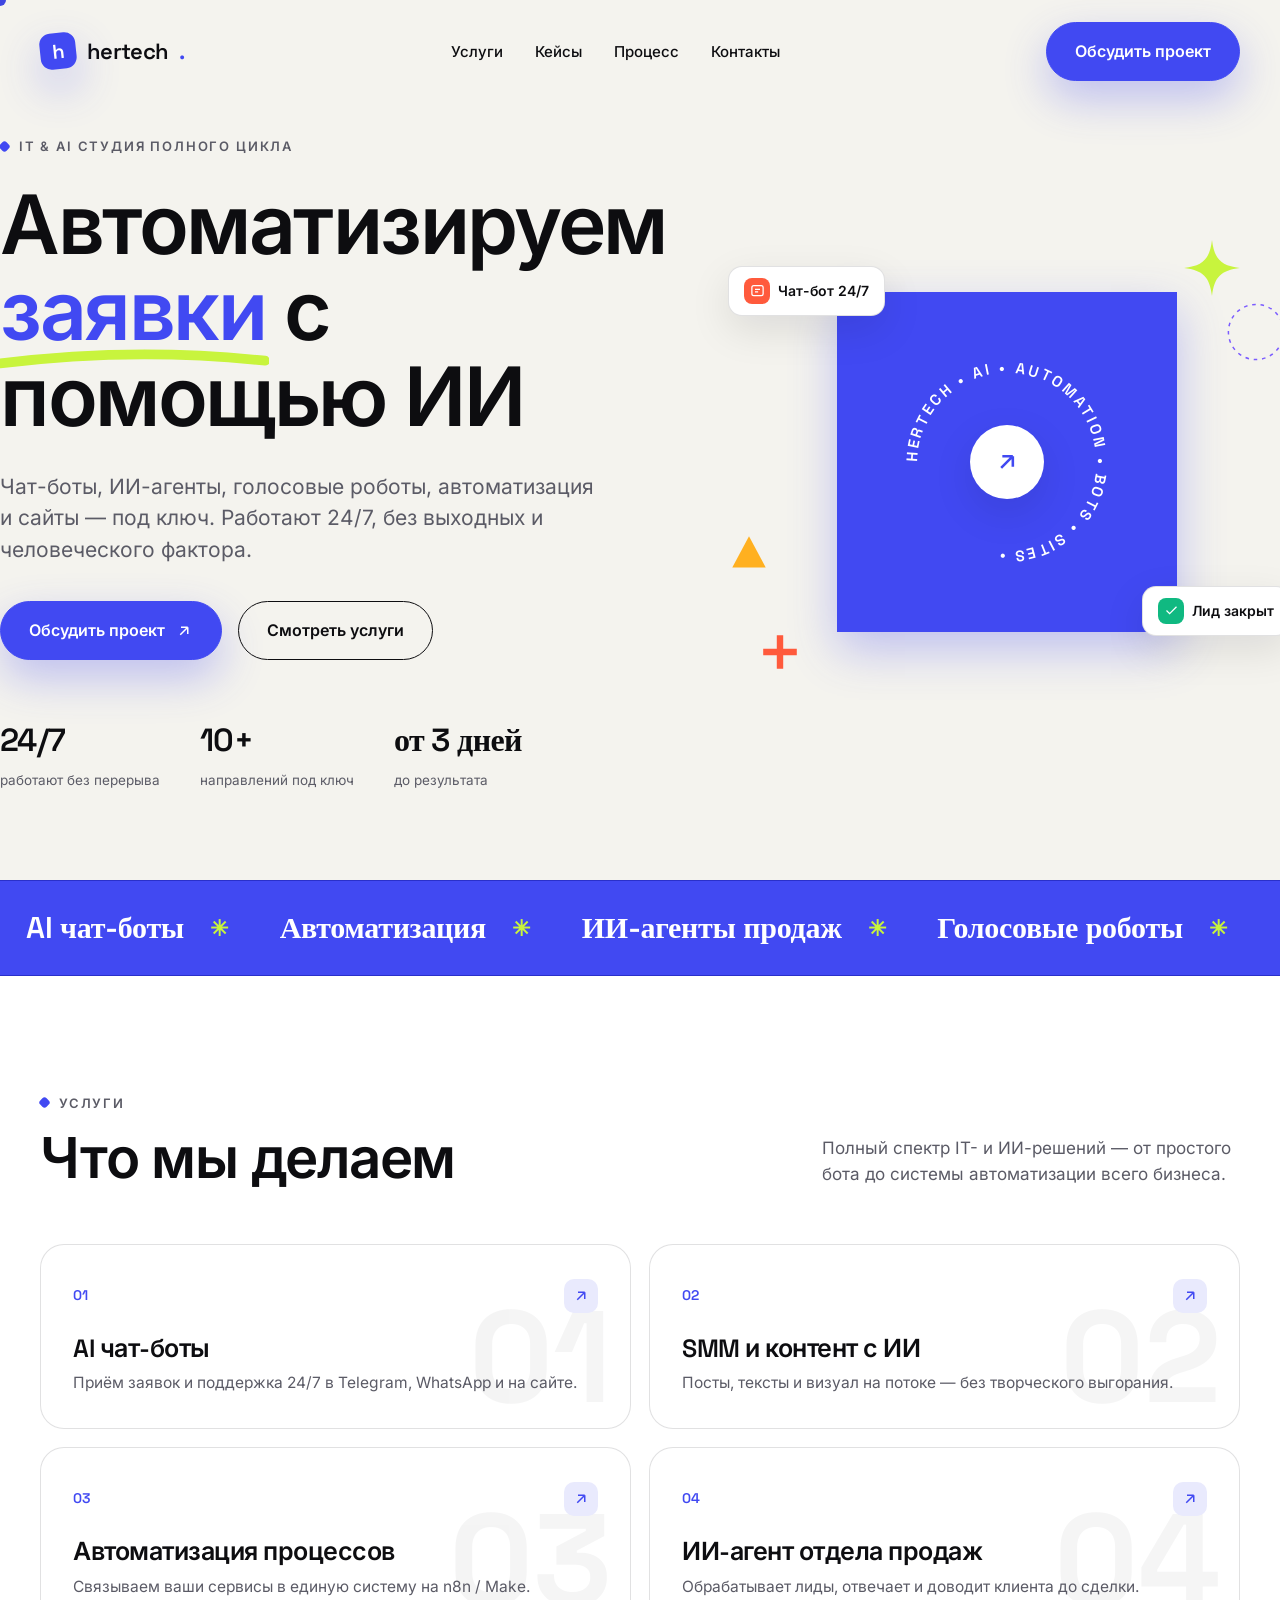
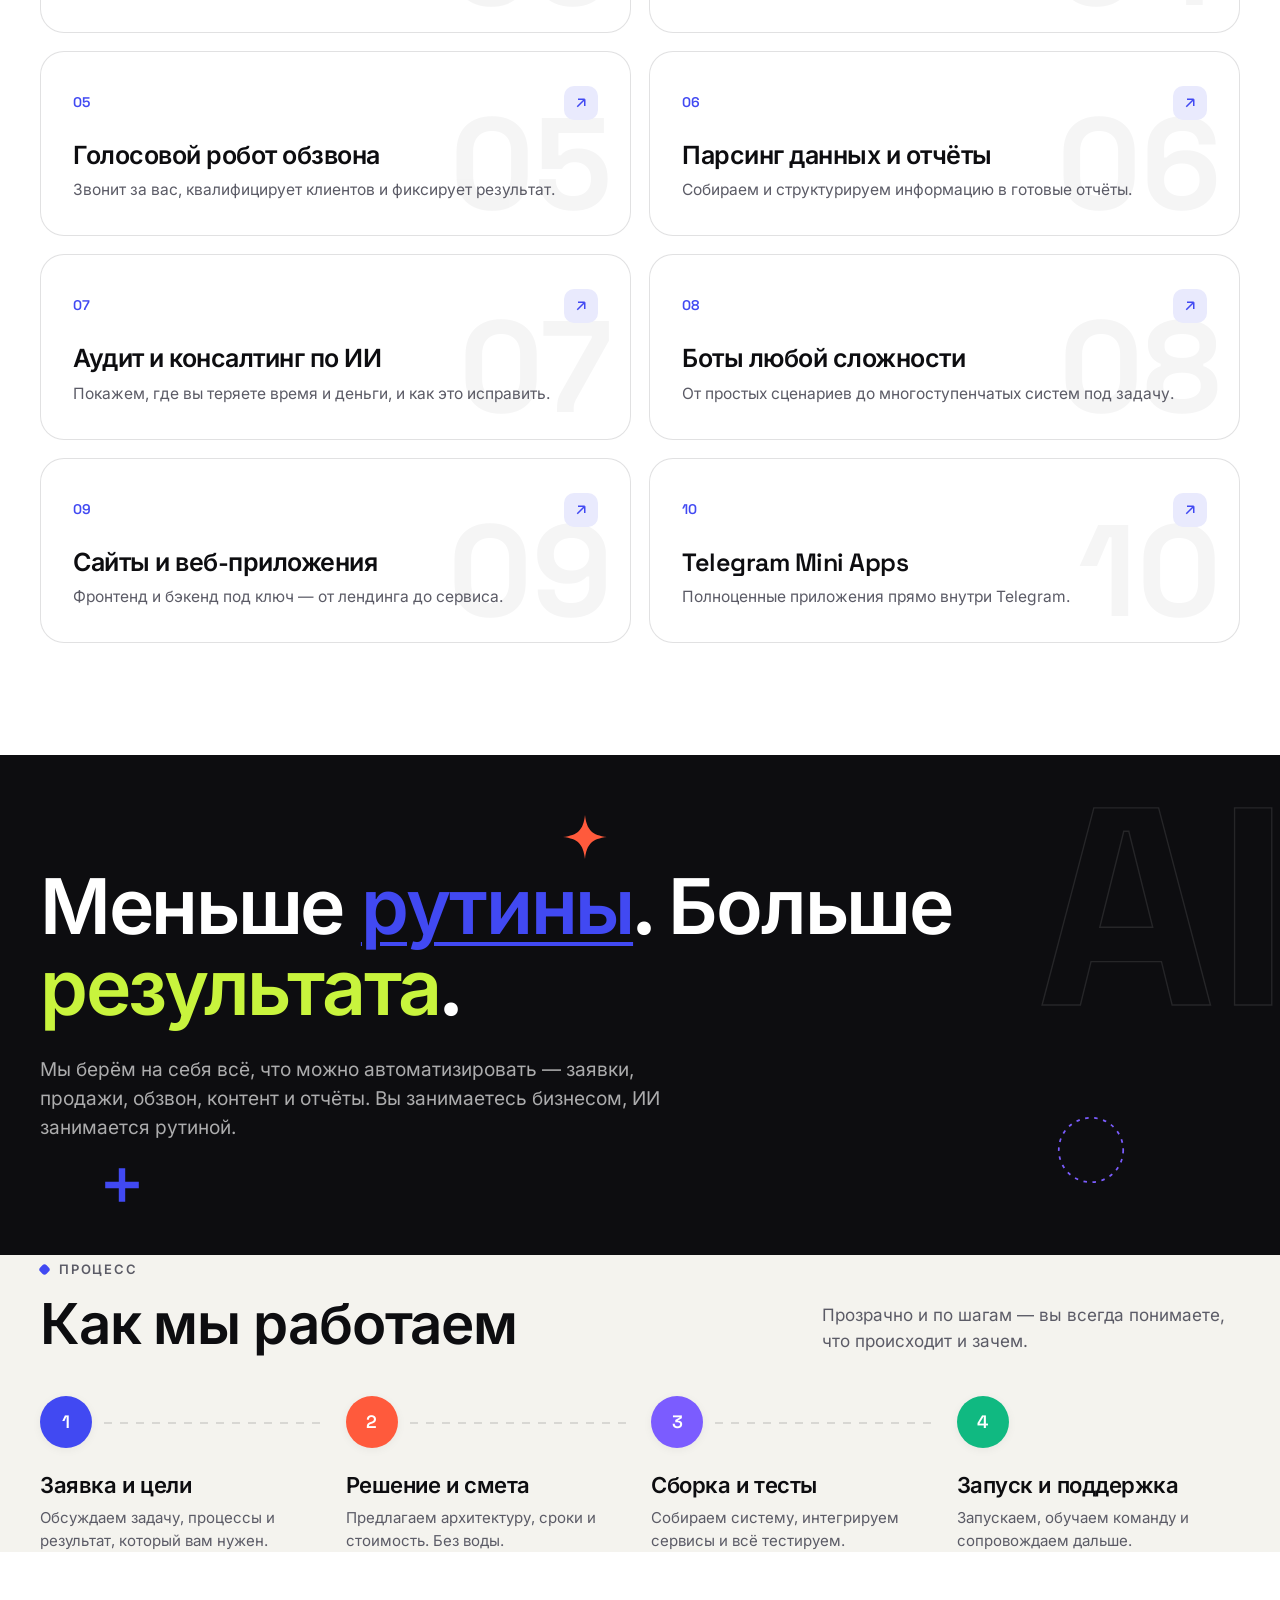
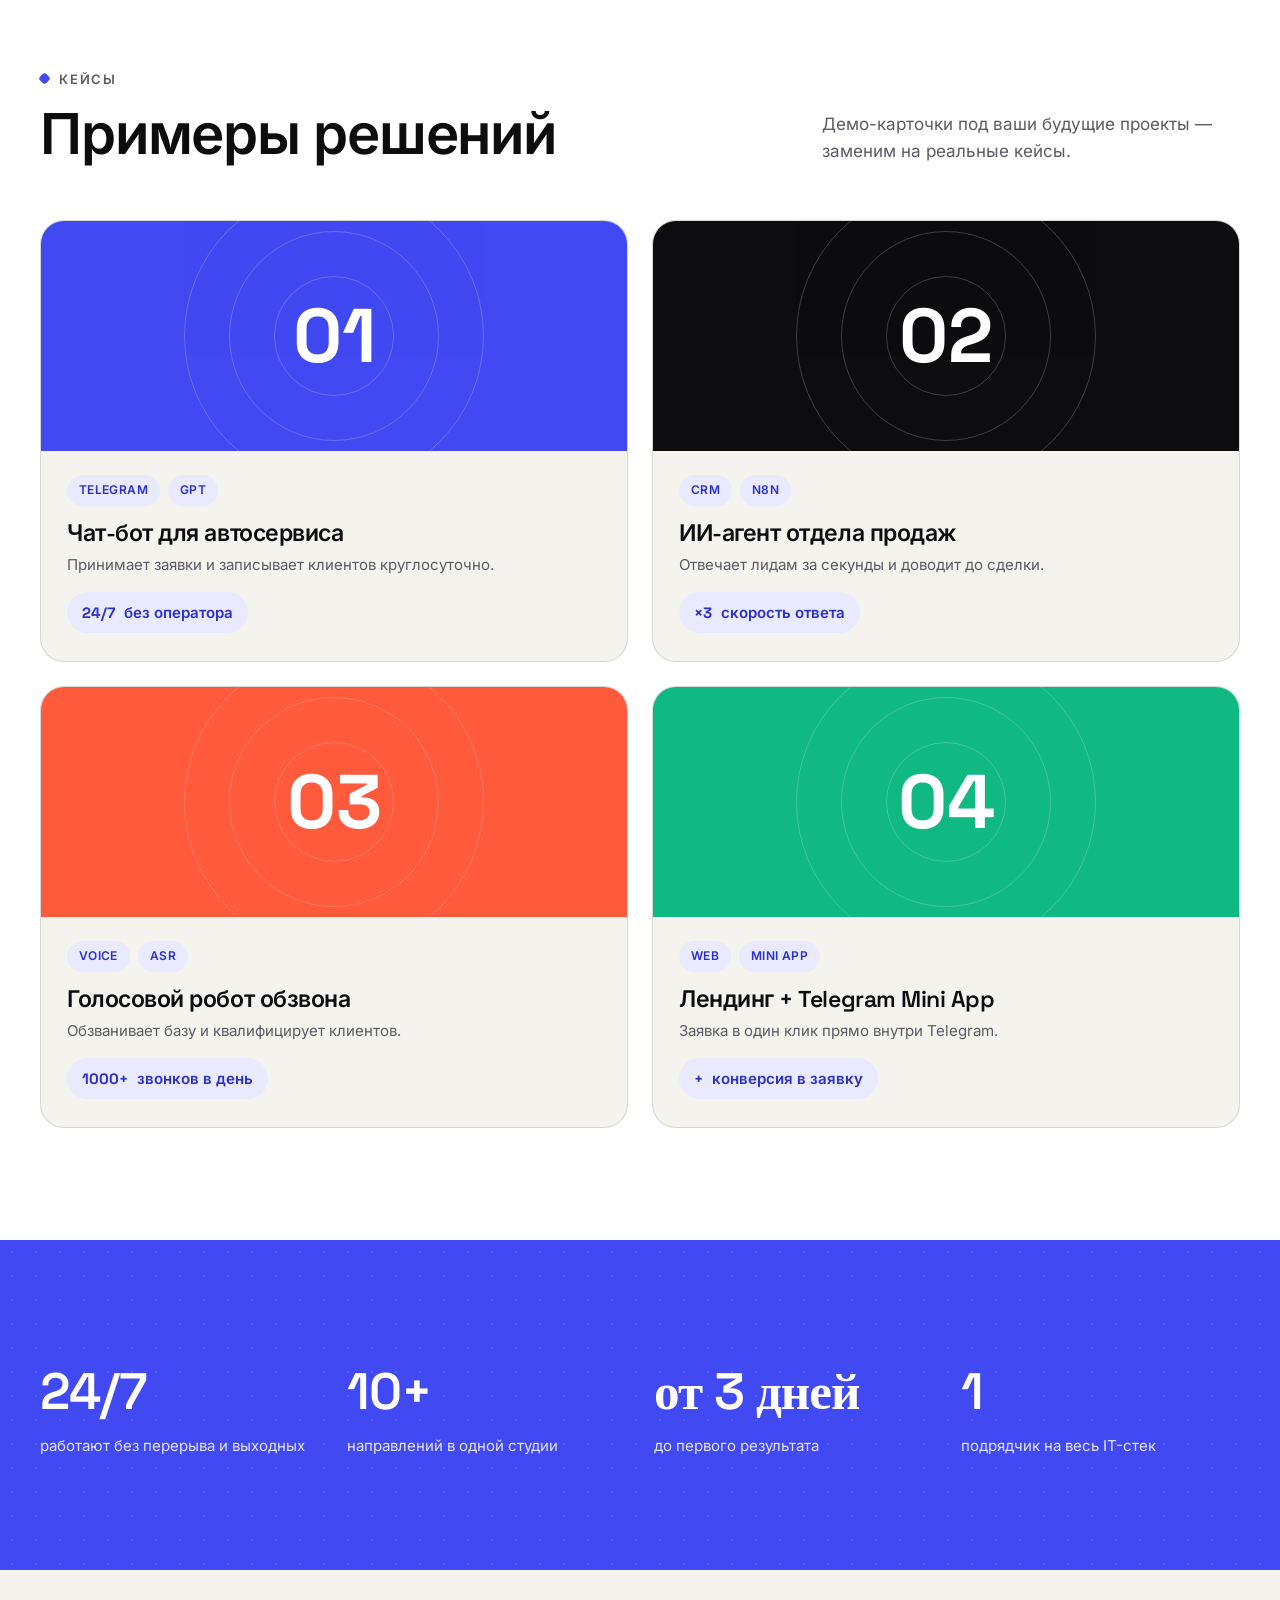
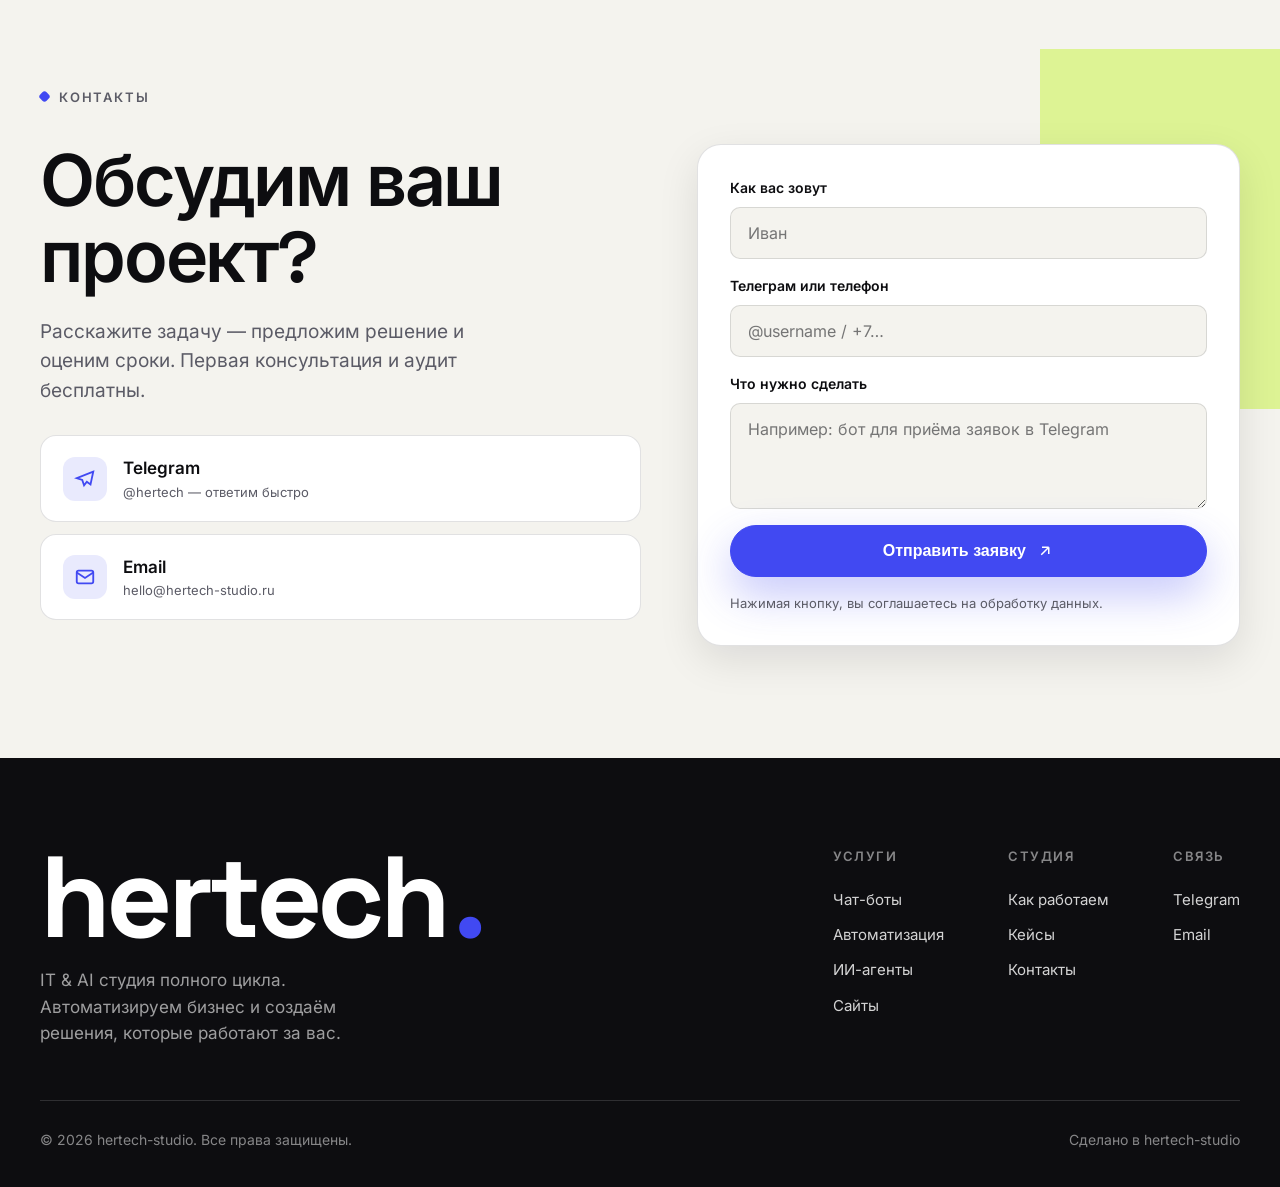
==== index.html @ 15179fe3 "Add files via upload" ====
<!DOCTYPE html>
<html lang="ru">
<head>
<meta charset="UTF-8">
<meta name="viewport" content="width=device-width, initial-scale=1.0">
<meta name="theme-color" content="#4149F2">
<meta http-equiv="Content-Security-Policy" content="default-src 'self'; script-src 'self' 'unsafe-inline'; style-src 'self' 'unsafe-inline'; font-src 'self'; img-src 'self' data:; connect-src 'self'; form-action 'self'; base-uri 'self'; object-src 'none'">
<meta name="referrer" content="strict-origin-when-cross-origin">
<title>hertech-studio — ИИ-решения и автоматизация для бизнеса</title>
<meta name="description" content="hertech-studio — IT & AI студия полного цикла. Чат-боты, ИИ-агенты продаж, голосовые роботы, автоматизация процессов, парсинг, сайты и Telegram Mini Apps под ключ.">
<link rel="preload" as="font" type="font/woff2" href="fonts/inter-cyrillic-400-normal.woff2" crossorigin>
<link rel="preload" as="font" type="font/woff2" href="fonts/inter-cyrillic-600-normal.woff2" crossorigin>
<style>
@font-face{font-family:'Inter';font-style:normal;font-weight:400;font-display:swap;src:url(fonts/inter-cyrillic-400-normal.woff2) format('woff2');unicode-range:U+0301,U+0400-045F,U+0490-0491,U+04B0-04B1,U+2116}
@font-face{font-family:'Inter';font-style:normal;font-weight:400;font-display:swap;src:url(fonts/inter-latin-400-normal.woff2) format('woff2');unicode-range:U+0000-00FF,U+0131,U+0152-0153,U+02BB-02BC,U+02C6,U+02DA,U+02DC,U+0304,U+0308,U+0329,U+2000-206F,U+20AC,U+2122,U+2191,U+2193,U+2212,U+2215,U+FEFF,U+FFFD}
@font-face{font-family:'Inter';font-style:normal;font-weight:500;font-display:swap;src:url(fonts/inter-cyrillic-500-normal.woff2) format('woff2');unicode-range:U+0301,U+0400-045F,U+0490-0491,U+04B0-04B1,U+2116}
@font-face{font-family:'Inter';font-style:normal;font-weight:500;font-display:swap;src:url(fonts/inter-latin-500-normal.woff2) format('woff2');unicode-range:U+0000-00FF,U+0131,U+0152-0153,U+02BB-02BC,U+02C6,U+02DA,U+02DC,U+0304,U+0308,U+0329,U+2000-206F,U+20AC,U+2122,U+2191,U+2193,U+2212,U+2215,U+FEFF,U+FFFD}
@font-face{font-family:'Inter';font-style:normal;font-weight:600;font-display:swap;src:url(fonts/inter-cyrillic-600-normal.woff2) format('woff2');unicode-range:U+0301,U+0400-045F,U+0490-0491,U+04B0-04B1,U+2116}
@font-face{font-family:'Inter';font-style:normal;font-weight:600;font-display:swap;src:url(fonts/inter-latin-600-normal.woff2) format('woff2');unicode-range:U+0000-00FF,U+0131,U+0152-0153,U+02BB-02BC,U+02C6,U+02DA,U+02DC,U+0304,U+0308,U+0329,U+2000-206F,U+20AC,U+2122,U+2191,U+2193,U+2212,U+2215,U+FEFF,U+FFFD}
@font-face{font-family:'Inter';font-style:normal;font-weight:700;font-display:swap;src:url(fonts/inter-cyrillic-700-normal.woff2) format('woff2');unicode-range:U+0301,U+0400-045F,U+0490-0491,U+04B0-04B1,U+2116}
@font-face{font-family:'Inter';font-style:normal;font-weight:700;font-display:swap;src:url(fonts/inter-latin-700-normal.woff2) format('woff2');unicode-range:U+0000-00FF,U+0131,U+0152-0153,U+02BB-02BC,U+02C6,U+02DA,U+02DC,U+0304,U+0308,U+0329,U+2000-206F,U+20AC,U+2122,U+2191,U+2193,U+2212,U+2215,U+FEFF,U+FFFD}
@font-face{font-family:'Space Grotesk';font-style:normal;font-weight:400;font-display:swap;src:url(fonts/space-grotesk-latin-400-normal.woff2) format('woff2');unicode-range:U+0000-00FF,U+0131,U+0152-0153,U+02BB-02BC,U+02C6,U+02DA,U+02DC,U+0304,U+0308,U+0329,U+2000-206F,U+20AC,U+2122,U+2191,U+2193,U+2212,U+2215,U+FEFF,U+FFFD}
@font-face{font-family:'Space Grotesk';font-style:normal;font-weight:500;font-display:swap;src:url(fonts/space-grotesk-latin-500-normal.woff2) format('woff2');unicode-range:U+0000-00FF,U+0131,U+0152-0153,U+02BB-02BC,U+02C6,U+02DA,U+02DC,U+0304,U+0308,U+0329,U+2000-206F,U+20AC,U+2122,U+2191,U+2193,U+2212,U+2215,U+FEFF,U+FFFD}
@font-face{font-family:'Space Grotesk';font-style:normal;font-weight:600;font-display:swap;src:url(fonts/space-grotesk-latin-600-normal.woff2) format('woff2');unicode-range:U+0000-00FF,U+0131,U+0152-0153,U+02BB-02BC,U+02C6,U+02DA,U+02DC,U+0304,U+0308,U+0329,U+2000-206F,U+20AC,U+2122,U+2191,U+2193,U+2212,U+2215,U+FEFF,U+FFFD}
@font-face{font-family:'Space Grotesk';font-style:normal;font-weight:700;font-display:swap;src:url(fonts/space-grotesk-latin-700-normal.woff2) format('woff2');unicode-range:U+0000-00FF,U+0131,U+0152-0153,U+02BB-02BC,U+02C6,U+02DA,U+02DC,U+0304,U+0308,U+0329,U+2000-206F,U+20AC,U+2122,U+2191,U+2193,U+2212,U+2215,U+FEFF,U+FFFD}
:root{
  --paper:#f4f3ee; --surface:#ffffff; --ink:#0d0d10; --muted:#5b5b66;
  --primary:#4149F2; --primary-ink:#2a30c9; --primary-soft:#e9eafd;
  --lime:#c8f43d; --orange:#ff5a3c; --violet:#7b5cff; --green:#10b981; --pink:#ff5ea8; --amber:#ffb020;
  --line:rgba(13,13,16,.12); --line-2:rgba(13,13,16,.06);
  --shadow-sm:0 2px 10px rgba(13,13,16,.05); --shadow-md:0 14px 40px rgba(13,13,16,.10);
  --shadow-primary:0 18px 44px rgba(65,73,242,.30);
  --r-sm:10px; --r:16px; --r-lg:24px; --r-xl:40px; --maxw:1280px;
}
*{box-sizing:border-box;margin:0;padding:0}
html{scroll-behavior:smooth;scroll-padding-top:96px}
body{background:var(--paper);color:var(--ink);font-family:"Inter",system-ui,sans-serif;font-size:17px;line-height:1.55;-webkit-font-smoothing:antialiased;-webkit-text-size-adjust:100%;text-size-adjust:100%;overflow-x:hidden}
a{color:inherit;text-decoration:none}
h1,h2,h3{font-family:"Space Grotesk","Inter",sans-serif;font-weight:600;line-height:1.05;letter-spacing:-.02em;overflow-wrap:break-word}
section{padding:112px 0;position:relative}
.wrap{max-width:var(--maxw);margin:0 auto;padding:0 40px}
:focus-visible{outline:3px solid var(--primary);outline-offset:3px;border-radius:6px}
.eyebrow{display:inline-flex;align-items:center;gap:10px;font-size:13px;font-weight:600;letter-spacing:.14em;text-transform:uppercase;color:var(--muted)}
.eyebrow::before{content:"";width:9px;height:9px;background:var(--primary);border-radius:3px;transform:rotate(45deg)}
.btn{display:inline-flex;align-items:center;gap:10px;font-weight:600;font-size:16px;padding:16px 28px;border-radius:100px;border:1.5px solid var(--ink);transition:transform .2s,background .2s,color .2s,box-shadow .2s;cursor:pointer;background:none}
.btn svg{width:18px;height:18px;transition:transform .2s}
.btn:hover{transform:translateY(-2px)}
.btn:hover svg{transform:translate(3px,-3px)}
.btn-primary{background:var(--primary);border-color:var(--primary);color:#fff;box-shadow:var(--shadow-primary)}
.btn-primary:hover{background:var(--primary-ink);border-color:var(--primary-ink)}
.btn-ghost:hover{background:var(--ink);color:var(--paper)}
.dots{background-image:radial-gradient(var(--line) 1.4px,transparent 1.4px);background-size:22px 22px}

@keyframes float{0%,100%{transform:translateY(0)}50%{transform:translateY(-16px)}}
@keyframes spin{to{transform:rotate(360deg)}}
@keyframes blob{0%,100%{border-radius:42% 58% 63% 37%/42% 45% 55% 58%}50%{border-radius:58% 42% 37% 63%/55% 58% 42% 45%}}
@keyframes scroll{to{transform:translateX(-50%)}}
.float{animation:float 6s ease-in-out infinite}
.float.d1{animation-delay:-1.5s}.float.d2{animation-delay:-3s}.float.d3{animation-delay:-4.5s}
.spin-slow{animation:spin 26s linear infinite}

/* NAV */
header{position:fixed;top:0;left:0;right:0;z-index:100;transition:.3s}
.nav{display:flex;align-items:center;justify-content:space-between;padding:22px 40px;transition:.3s}
header.solid .nav{padding:13px 40px;background:rgba(244,243,238,.82);backdrop-filter:blur(14px);border-bottom:1px solid var(--line)}
.logo{display:flex;align-items:center;gap:11px;font-family:"Space Grotesk";font-weight:600;font-size:22px;letter-spacing:-.03em}
.logo-mark{width:36px;height:36px;border-radius:11px;background:var(--primary);display:grid;place-items:center;color:#fff;font-size:20px;transform:rotate(-6deg);transition:.3s;box-shadow:var(--shadow-primary)}
.logo:hover .logo-mark{transform:rotate(8deg) scale(1.05)}
.logo em{color:var(--primary);font-style:normal}
.nav-mid{display:flex;gap:32px;align-items:center}
.nav-mid a{font-size:15px;font-weight:500;position:relative}
.nav-mid a::after{content:"";position:absolute;left:0;bottom:-5px;width:0;height:2px;background:var(--primary);transition:.25s}
.nav-mid a:hover::after{width:100%}
.nav-right{display:flex;align-items:center;gap:16px}
.pill{display:inline-flex;align-items:center;gap:8px;font-size:13px;font-weight:600;color:var(--green);padding:7px 14px;border:1px solid var(--line);border-radius:100px;background:var(--surface)}
.pill i{width:8px;height:8px;border-radius:50%;background:var(--green);display:inline-block;box-shadow:0 0 0 4px rgba(16,185,129,.18)}
.burger{display:none;flex-direction:column;gap:5px;background:none;border:none;cursor:pointer;padding:8px}
.burger span{width:26px;height:2.5px;background:var(--ink);border-radius:2px;transition:.3s}

/* HERO */
.hero{display:grid;grid-template-columns:1.12fr .88fr;gap:40px;align-items:center;padding:132px 0 88px;position:relative}
.hero-copy .eyebrow{margin-bottom:26px}
.hero h1{font-size:clamp(46px,6.4vw,92px);font-weight:600;letter-spacing:-.03em}
.hl{position:relative;white-space:nowrap}
.hl svg{position:absolute;left:-4px;right:-4px;bottom:-8px;width:calc(100% + 8px);height:.34em;z-index:-1}
.rot{color:var(--primary)}
.hero .lead{font-size:clamp(18px,1.7vw,21px);color:var(--muted);max-width:46ch;margin:30px 0 36px;line-height:1.5}
.hero-cta{display:flex;gap:16px;flex-wrap:wrap}
.hero-stats{display:flex;gap:40px;margin-top:56px;flex-wrap:wrap}
.hero-stats b{font-family:"Space Grotesk";font-size:32px;font-weight:600;display:block;letter-spacing:-.02em}
.hero-stats small{font-size:13.5px;color:var(--muted)}
/* hero visual */
.hero-visual{position:relative;height:460px}
.blob{position:absolute;top:50%;left:50%;width:340px;height:340px;transform:translate(-50%,-50%);background:var(--primary);animation:blob 16s ease-in-out infinite;box-shadow:var(--shadow-primary)}
.badge{position:absolute;top:50%;left:50%;transform:translate(-50%,-50%)}
.badge-text{font-family:"Space Grotesk";font-size:14px;font-weight:600;letter-spacing:2.5px;fill:#fff;text-transform:uppercase}
.badge-core{position:absolute;top:50%;left:50%;transform:translate(-50%,-50%);width:74px;height:74px;border-radius:50%;background:#fff;display:grid;place-items:center;box-shadow:var(--shadow-md)}
.badge-core svg{width:28px;height:28px;stroke:var(--primary)}
.chip{position:absolute;display:inline-flex;align-items:center;gap:8px;background:var(--surface);border:1px solid var(--line);border-radius:14px;padding:11px 15px;font-size:14px;font-weight:600;box-shadow:var(--shadow-md)}
.chip .ic{width:26px;height:26px;border-radius:8px;display:grid;place-items:center;color:#fff}
.chip svg{width:15px;height:15px;stroke:#fff}
.c-a{top:34px;left:-6px}.c-b{bottom:56px;right:-10px}
.shape{position:absolute}
.s-star{top:8px;right:40px;width:56px;height:56px;color:var(--lime)}
.s-plus{bottom:20px;left:26px;width:40px;height:40px;color:var(--orange)}
.s-ring{top:70px;right:-6px;width:60px;height:60px}
.s-ring circle{fill:none;stroke:var(--violet);stroke-width:2.5;stroke-dasharray:6 8}
.s-tri{bottom:120px;left:-4px;width:38px;height:38px;color:var(--amber)}

/* MARQUEE */
.marquee{background:var(--primary);color:#fff;padding:24px 0;overflow:hidden;white-space:nowrap;border-top:1px solid var(--primary-ink);border-bottom:1px solid var(--primary-ink)}
.marquee-track{display:inline-flex;animation:scroll 34s linear infinite}
.marquee-track span{font-family:"Space Grotesk";font-weight:600;font-size:30px;letter-spacing:-.01em;padding:0 26px;display:inline-flex;align-items:center;gap:26px}
.marquee-track span::after{content:"✳";color:var(--lime);font-size:22px}
.marquee:hover .marquee-track{animation-play-state:paused}

/* SECTION HEAD */
.sec-head{display:flex;justify-content:space-between;align-items:flex-end;gap:30px;margin-bottom:56px;flex-wrap:wrap}
.sec-head h2{font-size:clamp(36px,4.4vw,62px);margin-top:14px}
.sec-head p{color:var(--muted);max-width:38ch}

/* SERVICES */
.services{background:var(--surface)}
.svc-grid{display:grid;grid-template-columns:repeat(2,1fr);gap:18px}
.svc{position:relative;overflow:hidden;padding:34px 32px;border:1px solid var(--line);border-radius:var(--r-lg);background:var(--surface);transition:transform .25s,box-shadow .25s;cursor:pointer;isolation:isolate}
.svc::before{content:"";position:absolute;inset:0;transform:translateY(101%);transition:transform .4s cubic-bezier(.4,0,.1,1);z-index:-1}
.svc:hover{transform:translateY(-6px);box-shadow:var(--shadow-md);border-color:transparent}
.svc:hover::before{transform:translateY(0)}
.svc:hover,.svc:hover .svc-top span,.svc:hover p{color:#fff}
.svc:nth-child(6n+1)::before{background:var(--primary)}
.svc:nth-child(6n+2)::before{background:var(--ink)}
.svc:nth-child(6n+3)::before{background:var(--orange)}
.svc:nth-child(6n+4)::before{background:var(--violet)}
.svc:nth-child(6n+5)::before{background:var(--green)}
.svc:nth-child(6n+6)::before{background:var(--pink)}
.svc-top{display:flex;align-items:center;justify-content:space-between;margin-bottom:22px}
.svc-top span{font-family:"Space Grotesk";font-size:14px;font-weight:600;color:var(--primary)}
.svc-dot{width:34px;height:34px;border-radius:10px;display:grid;place-items:center;background:var(--primary-soft);transition:.3s}
.svc-dot svg{width:18px;height:18px;stroke:var(--primary);transition:.3s}
.svc:hover .svc-dot{background:rgba(255,255,255,.22)}
.svc:hover .svc-dot svg{stroke:#fff;transform:translate(2px,-2px)}
.svc h3{font-size:25px;font-weight:600;margin-bottom:10px}
.svc p{font-size:15.5px;color:var(--muted);line-height:1.5}
.svc-ghost{position:absolute;right:18px;bottom:-30px;font-family:"Space Grotesk";font-size:130px;font-weight:700;color:var(--ink);opacity:.04;z-index:-1;transition:.3s}
.svc:hover .svc-ghost{color:#fff;opacity:.12}

/* STATEMENT */
.statement{background:var(--ink);color:#fff;overflow:hidden}
.statement .wrap{position:relative;z-index:1}
.statement h2{font-size:clamp(38px,6vw,84px);font-weight:600;max-width:20ch;letter-spacing:-.03em}
.statement h2 em{font-style:normal;color:var(--lime)}
.statement h2 u{text-decoration:none;color:var(--primary);text-decoration:underline;text-decoration-color:var(--primary);text-underline-offset:8px;text-decoration-thickness:4px}
.statement p{color:rgba(255,255,255,.66);max-width:52ch;margin-top:26px;font-size:19px}
.ghost-word{position:absolute;right:-10px;top:40px;font-family:"Space Grotesk";font-size:clamp(120px,22vw,300px);font-weight:700;color:transparent;-webkit-text-stroke:1.4px rgba(255,255,255,.10);z-index:0;pointer-events:none;line-height:.8}
.st-shape{position:absolute;z-index:0;pointer-events:none}
.st-star{top:60px;left:44%;width:44px;color:var(--orange)}
.st-plus{bottom:50px;left:8%;width:40px;color:var(--primary)}
.st-ring{bottom:70px;right:12%;width:70px;height:70px}
.st-ring circle{fill:none;stroke:var(--violet);stroke-width:2.5;stroke-dasharray:5 8}

/* PROCESS */
.proc-grid{display:grid;grid-template-columns:repeat(4,1fr);gap:22px}
.proc{position:relative;padding-top:30px}
.proc-n{position:absolute;top:-14px;left:0;width:52px;height:52px;border-radius:50%;display:grid;place-items:center;font-family:"Space Grotesk";font-weight:600;color:#fff;font-size:18px;box-shadow:var(--shadow-sm)}
.proc:nth-child(1) .proc-n{background:var(--primary)}
.proc:nth-child(2) .proc-n{background:var(--orange)}
.proc:nth-child(3) .proc-n{background:var(--violet)}
.proc:nth-child(4) .proc-n{background:var(--green)}
.proc h3{font-size:22px;font-weight:600;margin:34px 0 10px}
.proc p{font-size:15px;color:var(--muted);line-height:1.5}
.proc::after{content:"";position:absolute;top:12px;left:64px;right:-4px;height:2px;background:repeating-linear-gradient(90deg,var(--line) 0 8px,transparent 8px 16px)}
.proc:last-child::after{display:none}

/* CASES */
.cases{background:var(--surface)}
.case-grid{display:grid;grid-template-columns:repeat(2,1fr);gap:24px}
.case{border-radius:var(--r-lg);overflow:hidden;border:1px solid var(--line);background:var(--paper);transition:transform .3s,box-shadow .3s;cursor:pointer}
.case:hover{transform:translateY(-6px);box-shadow:var(--shadow-md)}
.case-vis{height:230px;position:relative;overflow:hidden;display:grid;place-items:center}
.case-vis .num{font-family:"Space Grotesk";font-weight:700;font-size:76px;color:#fff;z-index:2}
.case-vis .rings{position:absolute;inset:0;opacity:.5}
.case-vis .rings i{position:absolute;top:50%;left:50%;transform:translate(-50%,-50%);border:1.5px solid rgba(255,255,255,.4);border-radius:50%}
.case-vis .rings i:nth-child(1){width:120px;height:120px}
.case-vis .rings i:nth-child(2){width:210px;height:210px}
.case-vis .rings i:nth-child(3){width:300px;height:300px}
.case-arrow{position:absolute;top:16px;right:16px;width:42px;height:42px;border-radius:50%;background:#fff;display:grid;place-items:center;opacity:0;transform:translateY(-6px);transition:.3s;z-index:3}
.case-arrow svg{width:18px;height:18px;stroke:var(--ink)}
.case:hover .case-arrow{opacity:1;transform:none}
.cv1{background:var(--primary)}.cv2{background:var(--ink)}.cv3{background:var(--orange)}.cv4{background:var(--green)}
.case-body{padding:24px 26px 28px}
.case-tags{display:flex;gap:8px;flex-wrap:wrap;margin-bottom:15px}
.tag{font-size:12px;font-weight:600;letter-spacing:.03em;text-transform:uppercase;padding:6px 12px;border-radius:100px;background:var(--primary-soft);color:var(--primary-ink)}
.case h3{font-size:23px;font-weight:600;margin-bottom:8px}
.case-body p{color:var(--muted);font-size:15px}
.case-res{display:inline-flex;align-items:center;gap:9px;font-weight:600;color:var(--primary-ink);font-size:15px;margin-top:16px;background:var(--primary-soft);padding:9px 15px;border-radius:100px}
.case-res b{font-family:"Space Grotesk"}

/* STATS BAND */
.band{background:var(--primary);color:#fff;overflow:hidden}
.band .wrap{position:relative;z-index:1;display:grid;grid-template-columns:repeat(4,1fr);gap:28px}
.band-item b{font-family:"Space Grotesk";font-size:clamp(40px,4vw,60px);font-weight:600;display:block;letter-spacing:-.02em}
.band-item span{font-size:15px;opacity:.86}
.band .dots{position:absolute;inset:0;opacity:.22;z-index:0;background-image:radial-gradient(rgba(255,255,255,.5) 1.4px,transparent 1.4px);background-size:24px 24px}

/* CONTACT */
.contact{position:relative;overflow:hidden}
.contact .cblob{position:absolute;top:10%;right:-120px;width:360px;height:360px;background:var(--lime);opacity:.5;animation:blob 18s ease-in-out infinite;z-index:0}
.contact .wrap{position:relative;z-index:1}
.contact h2{font-size:clamp(40px,5.6vw,82px);font-weight:600;max-width:15ch;margin-bottom:22px;letter-spacing:-.03em}
.contact-grid{display:grid;grid-template-columns:1.05fr .95fr;gap:56px;align-items:start}
.contact-lead{color:var(--muted);font-size:19px;margin-bottom:30px;max-width:40ch}
.contact-methods{display:flex;flex-direction:column;gap:12px}
.cm{display:flex;align-items:center;gap:16px;padding:19px 22px;border:1px solid var(--line);border-radius:var(--r);background:var(--surface);transition:.25s;font-weight:600}
.cm:hover{background:var(--ink);color:var(--paper);transform:translateX(6px)}
.cm .ic{width:44px;height:44px;border-radius:12px;background:var(--primary-soft);display:grid;place-items:center;flex-shrink:0;transition:.25s}
.cm .ic svg{width:22px;height:22px;stroke:var(--primary)}
.cm:hover .ic{background:rgba(255,255,255,.16)}.cm:hover .ic svg{stroke:#fff}
.cm small{display:block;font-weight:400;font-size:13px;color:var(--muted)}
.cm:hover small{color:rgba(255,255,255,.7)}
form{display:flex;flex-direction:column;gap:16px;background:var(--surface);padding:32px;border-radius:var(--r-lg);border:1px solid var(--line);box-shadow:var(--shadow-md)}
label{font-size:14px;font-weight:600;margin-bottom:-8px}
input,textarea{font-family:inherit;font-size:16px;padding:15px 17px;border:1px solid var(--line);border-radius:var(--r-sm);background:var(--paper);color:var(--ink);transition:.2s;width:100%}
input:focus,textarea:focus{outline:none;border-color:var(--primary);box-shadow:0 0 0 3px var(--primary-soft)}
textarea{resize:vertical;min-height:106px}

/* FOOTER */
footer{background:var(--ink);color:#fff;padding:88px 0 36px;position:relative;overflow:hidden}
.foot-top{display:flex;justify-content:space-between;gap:50px;flex-wrap:wrap;padding-bottom:54px;border-bottom:1px solid rgba(255,255,255,.14)}
.foot-brand{max-width:34ch}
.foot-mark{font-family:"Space Grotesk";font-size:clamp(60px,9vw,120px);font-weight:700;letter-spacing:-.04em;line-height:.9;display:flex;align-items:center;gap:6px}
.foot-mark em{color:var(--primary);font-style:normal}
.foot-mark .fstar{width:.32em;height:.32em;color:var(--lime)}
.foot-brand p{color:rgba(255,255,255,.6);margin-top:18px}
.foot-cols{display:flex;gap:64px;flex-wrap:wrap}
.foot-col h4{font-size:13px;text-transform:uppercase;letter-spacing:.12em;color:rgba(255,255,255,.5);margin-bottom:16px;font-weight:600}
.foot-col a{display:block;color:rgba(255,255,255,.82);padding:6px 0;font-size:15px;transition:.2s}
.foot-col a:hover{color:var(--lime);padding-left:6px}
.foot-bottom{display:flex;justify-content:space-between;gap:20px;flex-wrap:wrap;padding-top:28px;font-size:14px;color:rgba(255,255,255,.5)}
.totop{position:fixed;right:26px;bottom:26px;width:52px;height:52px;border-radius:50%;background:var(--primary);border:none;display:grid;place-items:center;cursor:pointer;box-shadow:var(--shadow-primary);opacity:0;transform:translateY(20px);transition:.3s;z-index:90}
.totop.show{opacity:1;transform:none}
.totop svg{width:22px;height:22px;stroke:#fff}

/* REVEAL + CURSOR */
.reveal{opacity:0;transform:translateY(28px);transition:opacity .7s cubic-bezier(.2,.7,.2,1),transform .7s cubic-bezier(.2,.7,.2,1)}
.reveal.in{opacity:1;transform:none}
.cursor{position:fixed;top:0;left:0;width:12px;height:12px;border-radius:50%;background:var(--primary);pointer-events:none;z-index:9999;mix-blend-mode:multiply;transform:translate(-50%,-50%);transition:width .2s,height .2s,opacity .2s}
.cursor.big{width:46px;height:46px;opacity:.4}
@media(hover:none){.cursor{display:none}}

@media(max-width:1000px){
  .hero{grid-template-columns:1fr}
  .hero-visual{display:none}
  .proc-grid{grid-template-columns:repeat(2,1fr);gap:40px 22px}
  .proc::after{display:none}
}
@media(max-width:820px){
  section{padding:76px 0}
  .wrap,.nav{padding-left:22px;padding-right:22px}
  .nav-mid,.pill{display:none}
  .nav-right .btn{display:none}
  .burger{display:flex}
  .nav-mid.open{display:flex;position:absolute;top:100%;left:0;right:0;flex-direction:column;gap:0;background:var(--paper);border-bottom:1px solid var(--line);padding:8px 22px 20px}
  .nav-mid.open a{padding:14px 0;border-bottom:1px solid var(--line-2);width:100%}
  .svc-grid,.case-grid,.band .wrap,.contact-grid{grid-template-columns:1fr}
  .band .wrap{gap:34px}
  .hero{padding:104px 0 56px}
}
@media(max-width:520px){
  .proc-grid{grid-template-columns:1fr;gap:34px}
  .hero h1{font-size:clamp(30px,8.5vw,38px)}
  .hero .lead{font-size:17px;margin:24px 0 30px}
  .hero-stats{gap:22px;margin-top:40px}
  .hero-stats b{font-size:28px}
  .sec-head h2{font-size:clamp(28px,7vw,34px)}
  .statement h2{font-size:clamp(28px,7.5vw,36px)}
  .contact h2{font-size:clamp(30px,8vw,40px)}
  .contact-grid{gap:36px}
  .svc{padding:28px 22px}
  .svc h3{font-size:22px}
  .marquee-track span{font-size:24px;padding:0 20px}
  .foot-mark{font-size:clamp(46px,13vw,60px)}
  .foot-top{gap:32px}
}
@media(prefers-reduced-motion:reduce){*{animation:none!important;transition:none!important}.reveal{opacity:1;transform:none}}
</style>
<noscript><style>.reveal{opacity:1!important;transform:none!important}</style></noscript>
</head>
<body>
<div class="cursor" id="cursor" aria-hidden="true"></div>

<header id="header">
  <nav class="wrap nav">
    <a href="#top" class="logo"><span class="logo-mark">h</span>hertech<em>.</em></a>
    <div class="nav-mid" id="navmid">
      <a href="#services">Услуги</a>
      <a href="#cases">Кейсы</a>
      <a href="#process">Процесс</a>
      <a href="#contact">Контакты</a>
    </div>
    <div class="nav-right">
      <a href="#contact" class="btn btn-primary">Обсудить проект</a>
      <button class="burger" id="burger" aria-label="Открыть меню" aria-expanded="false"><span></span><span></span><span></span></button>
    </div>
  </nav>
</header>

<main id="top">
  <section class="hero wrap">
    <div class="hero-copy">
      <span class="eyebrow">IT &amp; AI студия полного цикла</span>
      <h1>Автоматизируем <span class="hl"><span class="rot" id="rot">продажи</span><svg viewBox="0 0 200 20" preserveAspectRatio="none" aria-hidden="true"><path d="M3 14 Q100 2 197 12" fill="none" stroke="#c8f43d" stroke-width="7" stroke-linecap="round"/></svg></span> с помощью ИИ</h1>
      <p class="lead">Чат-боты, ИИ-агенты, голосовые роботы, автоматизация и сайты — под ключ. Работают 24/7, без выходных и человеческого фактора.</p>
      <div class="hero-cta">
        <a href="#contact" class="btn btn-primary">Обсудить проект <svg viewBox="0 0 24 24" fill="none" stroke="currentColor" stroke-width="2"><path d="M7 17L17 7M17 7H8M17 7V16"/></svg></a>
        <a href="#services" class="btn btn-ghost">Смотреть услуги</a>
      </div>
      <div class="hero-stats">
        <div><b>24/7</b><small>работают без перерыва</small></div>
        <div><b>10+</b><small>направлений под ключ</small></div>
        <div><b>от 3&nbsp;дней</b><small>до результата</small></div>
      </div>
    </div>
    <div class="hero-visual" aria-hidden="true">
      <div class="blob float"></div>
      <svg class="badge spin-slow" viewBox="0 0 220 220" width="240" height="240"><defs><path id="bc" d="M110,110 m-82,0 a82,82 0 1,1 164,0 a82,82 0 1,1 -164,0"/></defs><text class="badge-text"><textPath href="#bc" xlink:href="#bc">hertech • ai • automation • bots • sites • </textPath></text></svg>
      <div class="badge-core"><svg viewBox="0 0 24 24" fill="none" stroke-width="2.2"><path d="M7 17L17 7M17 7H8M17 7V16"/></svg></div>
      <div class="chip c-a float d1"><span class="ic" style="background:var(--orange)"><svg viewBox="0 0 24 24" fill="none" stroke-width="2"><path d="M8 10h8M8 14h5"/><rect x="3" y="4" width="18" height="16" rx="3"/></svg></span>Чат-бот 24/7</div>
      <div class="chip c-b float d2"><span class="ic" style="background:var(--green)"><svg viewBox="0 0 24 24" fill="none" stroke-width="2"><path d="M4 12l5 5L20 6"/></svg></span>Лид закрыт</div>
      <svg class="shape s-star float d3" viewBox="0 0 100 100" fill="currentColor"><path d="M50 0C54 34 66 46 100 50C66 54 54 66 50 100C46 66 34 54 0 50C34 46 46 34 50 0Z"/></svg>
      <svg class="shape s-plus float d1" viewBox="0 0 100 100" fill="currentColor"><path d="M42 8h16v34h34v16H58v34H42V58H8V42h34z"/></svg>
      <svg class="shape s-ring spin-slow" viewBox="0 0 100 100"><circle cx="50" cy="50" r="46"/></svg>
      <svg class="shape s-tri float d2" viewBox="0 0 100 100" fill="currentColor"><path d="M50 6l44 82H6z"/></svg>
    </div>
  </section>

  <div class="marquee" aria-hidden="true">
    <div class="marquee-track">
      <span>AI чат-боты</span><span>Автоматизация</span><span>ИИ-агенты продаж</span><span>Голосовые роботы</span><span>SMM с ИИ</span><span>Парсинг данных</span><span>Сайты</span><span>Tg Mini Apps</span>
      <span>AI чат-боты</span><span>Автоматизация</span><span>ИИ-агенты продаж</span><span>Голосовые роботы</span><span>SMM с ИИ</span><span>Парсинг данных</span><span>Сайты</span><span>Tg Mini Apps</span>
    </div>
  </div>

  <section class="services" id="services">
    <div class="wrap">
      <div class="sec-head reveal">
        <div><span class="eyebrow">Услуги</span><h2>Что мы делаем</h2></div>
        <p>Полный спектр IT- и ИИ-решений — от простого бота до системы автоматизации всего бизнеса.</p>
      </div>
      <div class="svc-grid">
        <div class="svc reveal"><div class="svc-top"><span>01</span><span class="svc-dot"><svg viewBox="0 0 24 24" fill="none" stroke-width="2"><path d="M7 17L17 7M17 7H8M17 7V16"/></svg></span></div><h3>AI чат-боты</h3><p>Приём заявок и поддержка 24/7 в Telegram, WhatsApp и на сайте.</p><span class="svc-ghost">01</span></div>
        <div class="svc reveal"><div class="svc-top"><span>02</span><span class="svc-dot"><svg viewBox="0 0 24 24" fill="none" stroke-width="2"><path d="M7 17L17 7M17 7H8M17 7V16"/></svg></span></div><h3>SMM и контент с ИИ</h3><p>Посты, тексты и визуал на потоке — без творческого выгорания.</p><span class="svc-ghost">02</span></div>
        <div class="svc reveal"><div class="svc-top"><span>03</span><span class="svc-dot"><svg viewBox="0 0 24 24" fill="none" stroke-width="2"><path d="M7 17L17 7M17 7H8M17 7V16"/></svg></span></div><h3>Автоматизация процессов</h3><p>Связываем ваши сервисы в единую систему на n8n / Make.</p><span class="svc-ghost">03</span></div>
        <div class="svc reveal"><div class="svc-top"><span>04</span><span class="svc-dot"><svg viewBox="0 0 24 24" fill="none" stroke-width="2"><path d="M7 17L17 7M17 7H8M17 7V16"/></svg></span></div><h3>ИИ-агент отдела продаж</h3><p>Обрабатывает лиды, отвечает и доводит клиента до сделки.</p><span class="svc-ghost">04</span></div>
        <div class="svc reveal"><div class="svc-top"><span>05</span><span class="svc-dot"><svg viewBox="0 0 24 24" fill="none" stroke-width="2"><path d="M7 17L17 7M17 7H8M17 7V16"/></svg></span></div><h3>Голосовой робот обзвона</h3><p>Звонит за вас, квалифицирует клиентов и фиксирует результат.</p><span class="svc-ghost">05</span></div>
        <div class="svc reveal"><div class="svc-top"><span>06</span><span class="svc-dot"><svg viewBox="0 0 24 24" fill="none" stroke-width="2"><path d="M7 17L17 7M17 7H8M17 7V16"/></svg></span></div><h3>Парсинг данных и отчёты</h3><p>Собираем и структурируем информацию в готовые отчёты.</p><span class="svc-ghost">06</span></div>
        <div class="svc reveal"><div class="svc-top"><span>07</span><span class="svc-dot"><svg viewBox="0 0 24 24" fill="none" stroke-width="2"><path d="M7 17L17 7M17 7H8M17 7V16"/></svg></span></div><h3>Аудит и консалтинг по ИИ</h3><p>Покажем, где вы теряете время и деньги, и как это исправить.</p><span class="svc-ghost">07</span></div>
        <div class="svc reveal"><div class="svc-top"><span>08</span><span class="svc-dot"><svg viewBox="0 0 24 24" fill="none" stroke-width="2"><path d="M7 17L17 7M17 7H8M17 7V16"/></svg></span></div><h3>Боты любой сложности</h3><p>От простых сценариев до многоступенчатых систем под задачу.</p><span class="svc-ghost">08</span></div>
        <div class="svc reveal"><div class="svc-top"><span>09</span><span class="svc-dot"><svg viewBox="0 0 24 24" fill="none" stroke-width="2"><path d="M7 17L17 7M17 7H8M17 7V16"/></svg></span></div><h3>Сайты и веб-приложения</h3><p>Фронтенд и бэкенд под ключ — от лендинга до сервиса.</p><span class="svc-ghost">09</span></div>
        <div class="svc reveal"><div class="svc-top"><span>10</span><span class="svc-dot"><svg viewBox="0 0 24 24" fill="none" stroke-width="2"><path d="M7 17L17 7M17 7H8M17 7V16"/></svg></span></div><h3>Telegram Mini Apps</h3><p>Полноценные приложения прямо внутри Telegram.</p><span class="svc-ghost">10</span></div>
      </div>
    </div>
  </section>

  <section class="statement">
    <span class="ghost-word" aria-hidden="true">AI</span>
    <svg class="st-shape st-star float" viewBox="0 0 100 100" fill="currentColor" aria-hidden="true"><path d="M50 0C54 34 66 46 100 50C66 54 54 66 50 100C46 66 34 54 0 50C34 46 46 34 50 0Z"/></svg>
    <svg class="st-shape st-plus float d2" viewBox="0 0 100 100" fill="currentColor" aria-hidden="true"><path d="M42 8h16v34h34v16H58v34H42V58H8V42h34z"/></svg>
    <svg class="st-shape st-ring spin-slow" viewBox="0 0 100 100" aria-hidden="true"><circle cx="50" cy="50" r="46"/></svg>
    <div class="wrap">
      <h2 class="reveal">Меньше <u>рутины</u>. Больше <em>результата</em>.</h2>
      <p class="reveal">Мы берём на себя всё, что можно автоматизировать — заявки, продажи, обзвон, контент и отчёты. Вы занимаетесь бизнесом, ИИ занимается рутиной.</p>
    </div>
  </section>

  <section class="process wrap" id="process">
    <div class="sec-head reveal">
      <div><span class="eyebrow">Процесс</span><h2>Как мы работаем</h2></div>
      <p>Прозрачно и по шагам — вы всегда понимаете, что происходит и зачем.</p>
    </div>
    <div class="proc-grid">
      <div class="proc reveal"><div class="proc-n">1</div><h3>Заявка и цели</h3><p>Обсуждаем задачу, процессы и результат, который вам нужен.</p></div>
      <div class="proc reveal"><div class="proc-n">2</div><h3>Решение и смета</h3><p>Предлагаем архитектуру, сроки и стоимость. Без воды.</p></div>
      <div class="proc reveal"><div class="proc-n">3</div><h3>Сборка и тесты</h3><p>Собираем систему, интегрируем сервисы и всё тестируем.</p></div>
      <div class="proc reveal"><div class="proc-n">4</div><h3>Запуск и поддержка</h3><p>Запускаем, обучаем команду и сопровождаем дальше.</p></div>
    </div>
  </section>

  <section class="cases" id="cases">
    <div class="wrap">
      <div class="sec-head reveal">
        <div><span class="eyebrow">Кейсы</span><h2>Примеры решений</h2></div>
        <p>Демо-карточки под ваши будущие проекты — заменим на реальные кейсы.</p>
      </div>
      <div class="case-grid">
        <div class="case reveal"><div class="case-vis cv1"><div class="rings"><i></i><i></i><i></i></div><div class="num">01</div><span class="case-arrow"><svg viewBox="0 0 24 24" fill="none" stroke-width="2"><path d="M7 17L17 7M17 7H8M17 7V16"/></svg></span></div><div class="case-body"><div class="case-tags"><span class="tag">Telegram</span><span class="tag">GPT</span></div><h3>Чат-бот для автосервиса</h3><p>Принимает заявки и записывает клиентов круглосуточно.</p><div class="case-res"><b>24/7</b> без оператора</div></div></div>
        <div class="case reveal"><div class="case-vis cv2"><div class="rings"><i></i><i></i><i></i></div><div class="num">02</div><span class="case-arrow"><svg viewBox="0 0 24 24" fill="none" stroke-width="2"><path d="M7 17L17 7M17 7H8M17 7V16"/></svg></span></div><div class="case-body"><div class="case-tags"><span class="tag">CRM</span><span class="tag">n8n</span></div><h3>ИИ-агент отдела продаж</h3><p>Отвечает лидам за секунды и доводит до сделки.</p><div class="case-res"><b>×3</b> скорость ответа</div></div></div>
        <div class="case reveal"><div class="case-vis cv3"><div class="rings"><i></i><i></i><i></i></div><div class="num">03</div><span class="case-arrow"><svg viewBox="0 0 24 24" fill="none" stroke-width="2"><path d="M7 17L17 7M17 7H8M17 7V16"/></svg></span></div><div class="case-body"><div class="case-tags"><span class="tag">Voice</span><span class="tag">ASR</span></div><h3>Голосовой робот обзвона</h3><p>Обзванивает базу и квалифицирует клиентов.</p><div class="case-res"><b>1000+</b> звонков в день</div></div></div>
        <div class="case reveal"><div class="case-vis cv4"><div class="rings"><i></i><i></i><i></i></div><div class="num">04</div><span class="case-arrow"><svg viewBox="0 0 24 24" fill="none" stroke-width="2"><path d="M7 17L17 7M17 7H8M17 7V16"/></svg></span></div><div class="case-body"><div class="case-tags"><span class="tag">Web</span><span class="tag">Mini App</span></div><h3>Лендинг + Telegram Mini App</h3><p>Заявка в один клик прямо внутри Telegram.</p><div class="case-res"><b>+</b> конверсия в заявку</div></div></div>
      </div>
    </div>
  </section>

  <section class="band">
    <div class="dots" aria-hidden="true"></div>
    <div class="wrap">
      <div class="band-item reveal"><b>24/7</b><span>работают без перерыва и выходных</span></div>
      <div class="band-item reveal"><b>10+</b><span>направлений в одной студии</span></div>
      <div class="band-item reveal"><b>от 3&nbsp;дней</b><span>до первого результата</span></div>
      <div class="band-item reveal"><b>1</b><span>подрядчик на весь IT-стек</span></div>
    </div>
  </section>

  <section class="contact" id="contact">
    <div class="cblob" aria-hidden="true"></div>
    <div class="wrap">
      <div class="sec-head reveal" style="margin-bottom:36px"><div><span class="eyebrow">Контакты</span></div></div>
      <div class="contact-grid">
        <div class="reveal">
          <h2>Обсудим ваш проект?</h2>
          <p class="contact-lead">Расскажите задачу — предложим решение и оценим сроки. Первая консультация и аудит бесплатны.</p>
          <div class="contact-methods">
            <a href="https://t.me/hertech" class="cm" rel="noopener noreferrer"><span class="ic"><svg viewBox="0 0 24 24" fill="none" stroke-width="2"><path d="M21 4L3 11l6 2 2 6 3-4 4 3z"/></svg></span><div>Telegram<small>@hertech — ответим быстро</small></div></a>
            <a href="mailto:hello@hertech-studio.ru" class="cm"><span class="ic"><svg viewBox="0 0 24 24" fill="none" stroke-width="2"><rect x="3" y="5" width="18" height="14" rx="2"/><path d="M3 7l9 6 9-6"/></svg></span><div>Email<small>hello@hertech-studio.ru</small></div></a>
          </div>
        </div>
        <form class="reveal" id="leadform">
          <label for="fn">Как вас зовут</label>
          <input id="fn" name="name" placeholder="Иван" required>
          <label for="ct">Телеграм или телефон</label>
          <input id="ct" name="contact" placeholder="@username / +7…" required>
          <label for="ms">Что нужно сделать</label>
          <textarea id="ms" name="msg" placeholder="Например: бот для приёма заявок в Telegram"></textarea>
          <button type="submit" class="btn btn-primary" style="justify-content:center;width:100%">Отправить заявку <svg viewBox="0 0 24 24" fill="none" stroke="currentColor" stroke-width="2"><path d="M7 17L17 7M17 7H8M17 7V16"/></svg></button>
          <small style="color:var(--muted);font-size:13px">Нажимая кнопку, вы соглашаетесь на обработку данных.</small>
        </form>
      </div>
    </div>
  </section>
</main>

<footer>
  <div class="wrap">
    <div class="foot-top">
      <div class="foot-brand">
        <div class="foot-mark">hertech<em>.</em><svg class="fstar spin-slow" viewBox="0 0 100 100" fill="currentColor" aria-hidden="true"><path d="M50 0C54 34 66 46 100 50C66 54 54 66 50 100C46 66 34 54 0 50C34 46 46 34 50 0Z"/></svg></div>
        <p>IT &amp; AI студия полного цикла. Автоматизируем бизнес и создаём решения, которые работают за вас.</p>
      </div>
      <div class="foot-cols">
        <div class="foot-col"><h4>Услуги</h4><a href="#services">Чат-боты</a><a href="#services">Автоматизация</a><a href="#services">ИИ-агенты</a><a href="#services">Сайты</a></div>
        <div class="foot-col"><h4>Студия</h4><a href="#process">Как работаем</a><a href="#cases">Кейсы</a><a href="#contact">Контакты</a></div>
        <div class="foot-col"><h4>Связь</h4><a href="https://t.me/hertech" rel="noopener noreferrer">Telegram</a><a href="mailto:hello@hertech-studio.ru">Email</a></div>
      </div>
    </div>
    <div class="foot-bottom">
      <span>© 2026 hertech-studio. Все права защищены.</span>
      <span>Сделано в hertech-studio</span>
    </div>
  </div>
</footer>

<button class="totop" id="totop" aria-label="Наверх"><svg viewBox="0 0 24 24" fill="none" stroke="currentColor" stroke-width="2"><path d="M12 19V5M5 12l7-7 7 7"/></svg></button>

<script>
(function(){
  var header=document.getElementById('header'),totop=document.getElementById('totop');
  addEventListener('scroll',function(){var y=scrollY;header.classList.toggle('solid',y>40);totop.classList.toggle('show',y>600)},{passive:true});
  totop.addEventListener('click',function(){scrollTo({top:0,behavior:'smooth'})});

  var burger=document.getElementById('burger'),mid=document.getElementById('navmid');
  burger.addEventListener('click',function(){var o=mid.classList.toggle('open');burger.setAttribute('aria-expanded',o)});
  mid.addEventListener('click',function(e){if(e.target.tagName==='A'){mid.classList.remove('open');burger.setAttribute('aria-expanded','false')}});

  var words=['продажи','заявки','поддержку','контент','отчёты','рутину'],i=0,rot=document.getElementById('rot');
  rot.style.transition='opacity .22s';
  setInterval(function(){i=(i+1)%words.length;rot.style.opacity=0;setTimeout(function(){rot.textContent=words[i];rot.style.opacity=1},220)},2300);

  var io=new IntersectionObserver(function(es){es.forEach(function(en){if(en.isIntersecting){en.target.classList.add('in');io.unobserve(en.target)}})},{threshold:.14});
  document.querySelectorAll('.reveal').forEach(function(el){io.observe(el)});

  if(matchMedia('(pointer:fine)').matches){
    var cur=document.getElementById('cursor'),cx=0,cy=0,tx=0,ty=0;
    addEventListener('mousemove',function(e){tx=e.clientX;ty=e.clientY});
    (function loop(){cx+=(tx-cx)*.22;cy+=(ty-cy)*.22;cur.style.left=cx+'px';cur.style.top=cy+'px';requestAnimationFrame(loop)})();
    document.querySelectorAll('a,button,.svc,.case').forEach(function(el){
      el.addEventListener('mouseenter',function(){cur.classList.add('big')});
      el.addEventListener('mouseleave',function(){cur.classList.remove('big')});
    });
  }

  var lead=document.getElementById('leadform');
  if(lead)lead.addEventListener('submit',function(e){
    e.preventDefault();
    var v=function(id){var el=document.getElementById(id);return el?(el.value||'').trim():''};
    var body=encodeURIComponent('Имя: '+v('fn')+'\nКонтакт: '+v('ct')+'\nЗадача: '+v('ms'));
    window.location.href='mailto:hello@hertech-studio.ru?subject='+encodeURIComponent('Заявка с сайта')+'&body='+body;
  });
})();
</script>
</body>
</html>
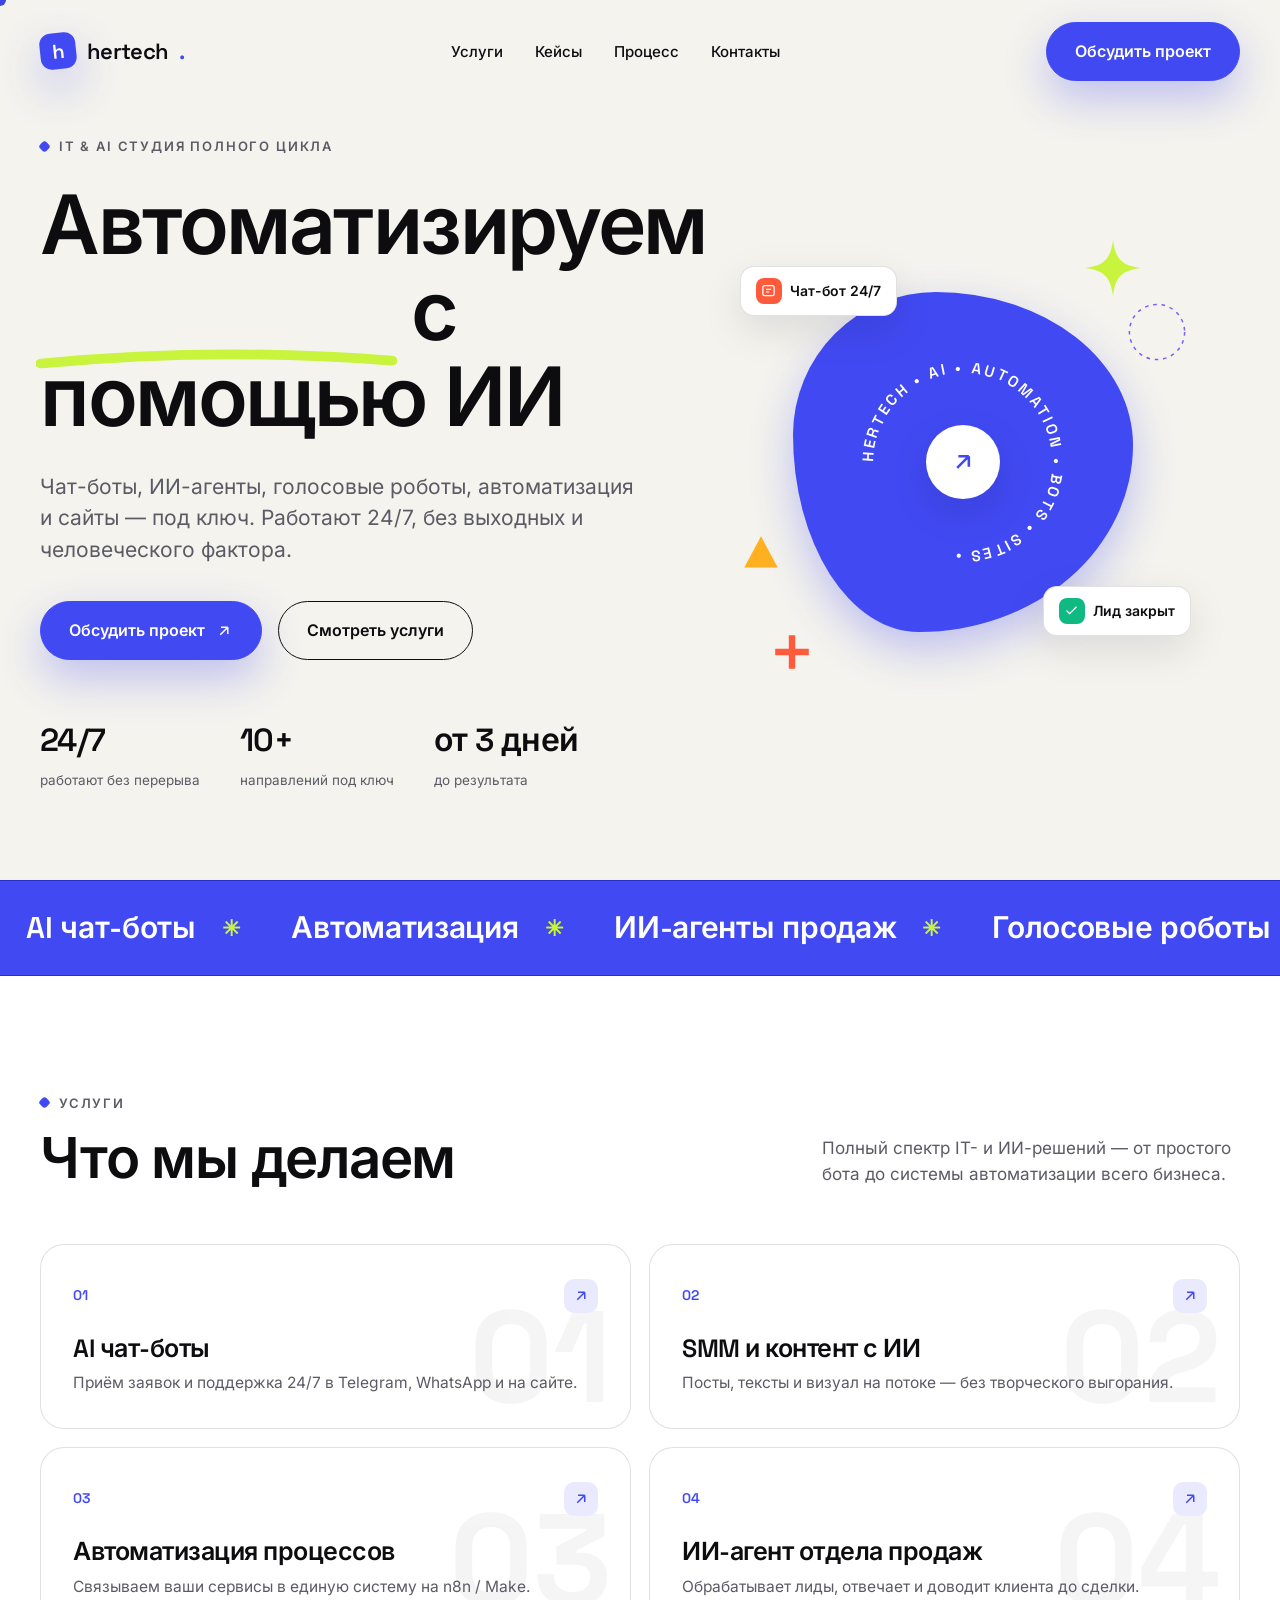
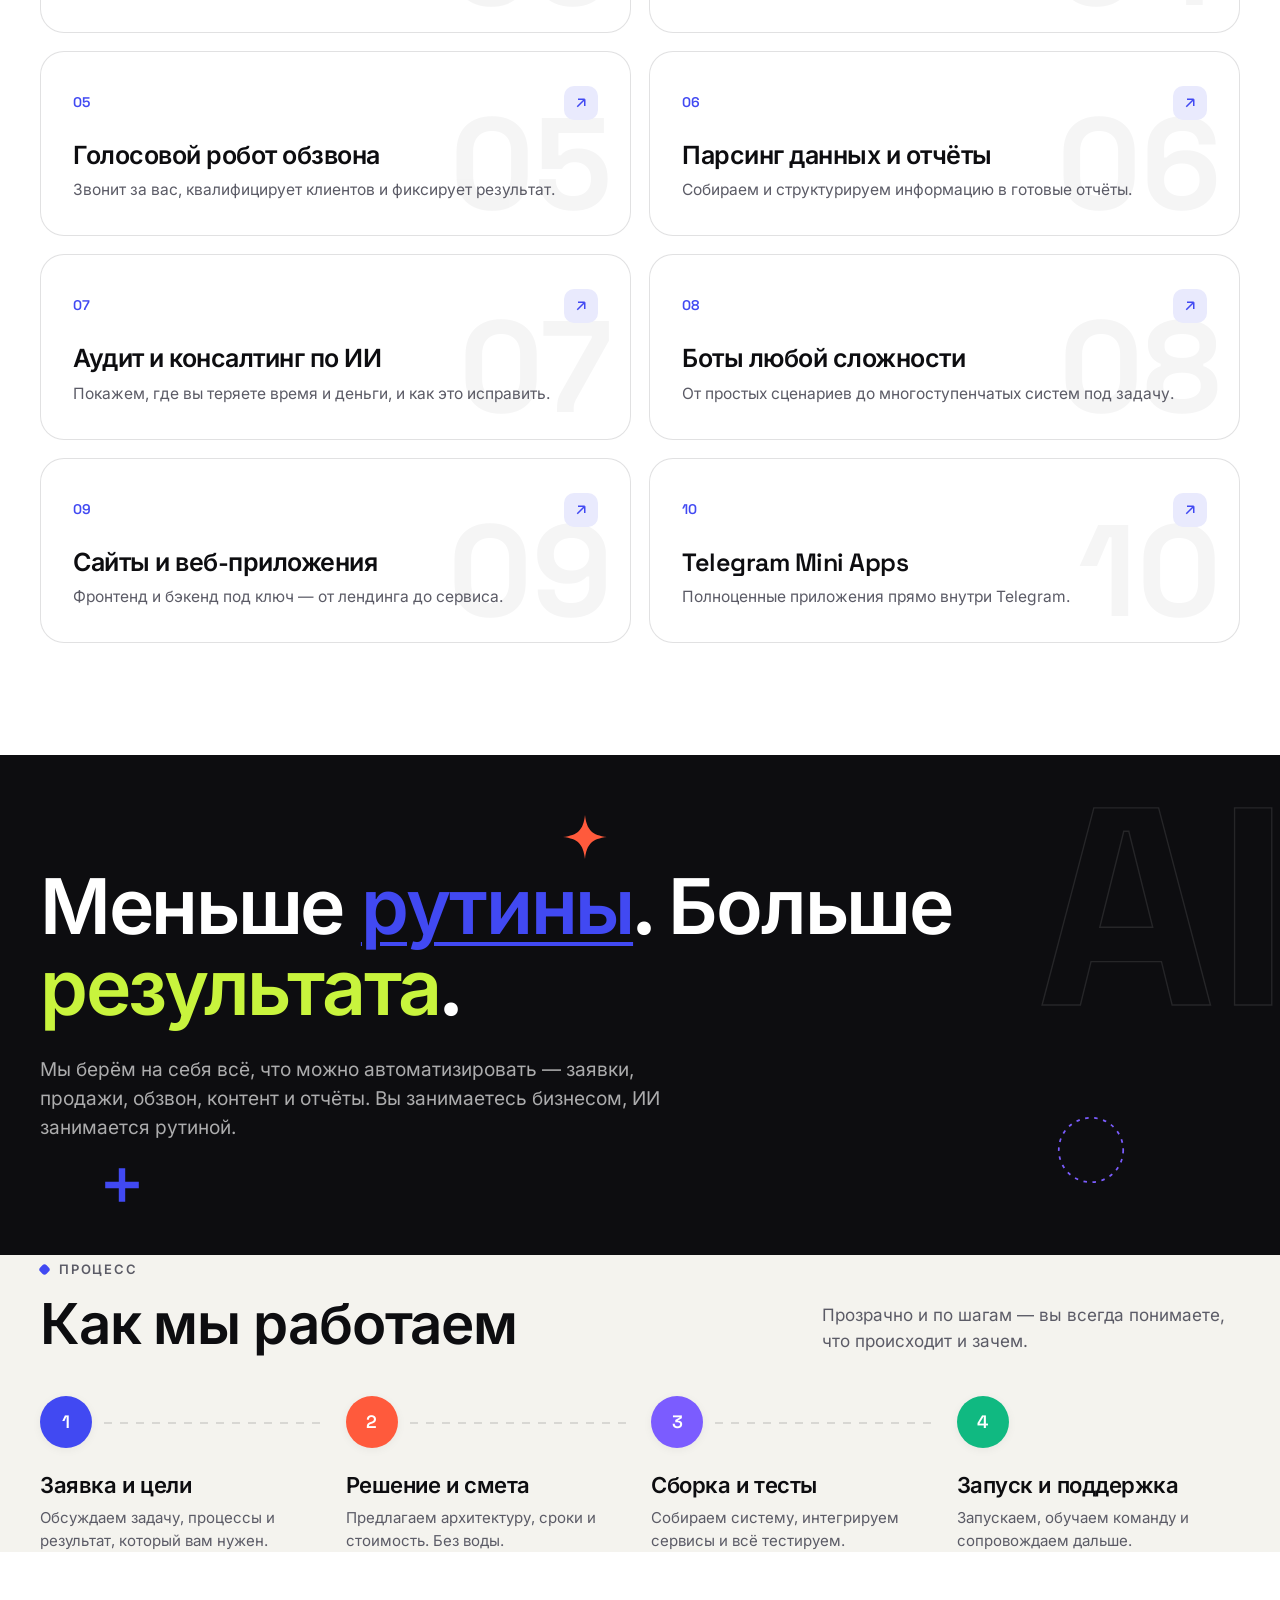
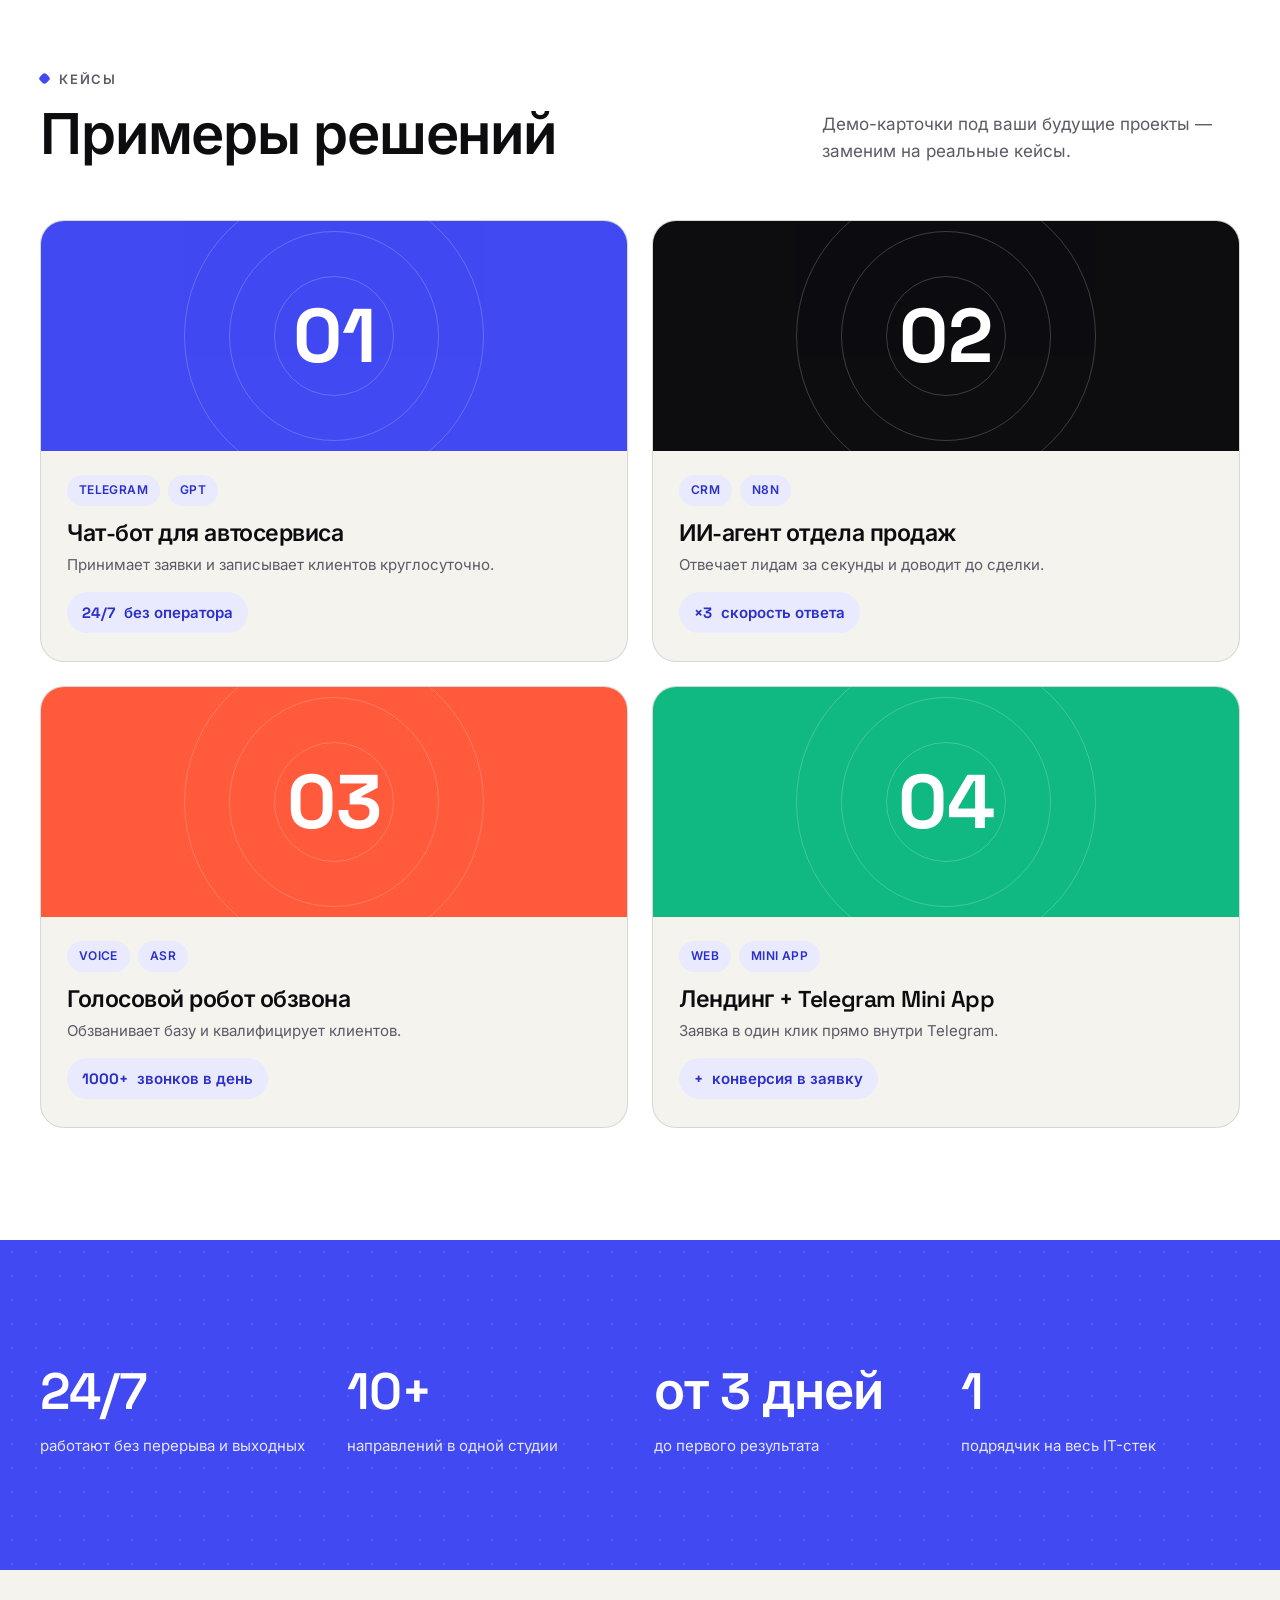
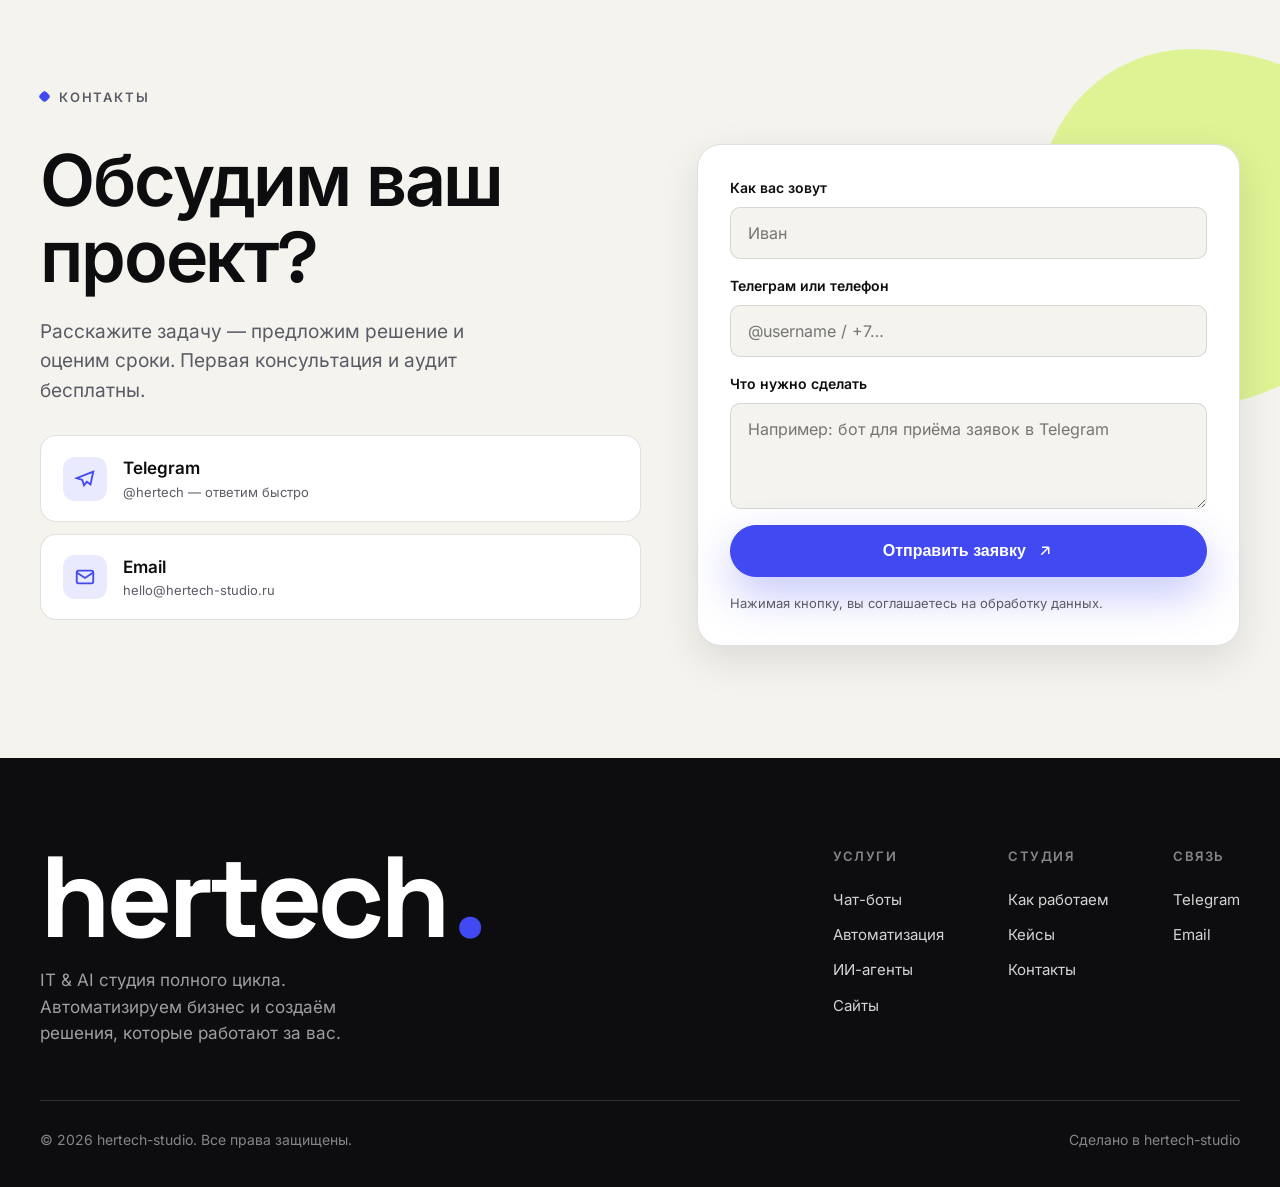
==== commit 6f82358c: "Оптимизация мобильной версии: отступы hero, кириллица, декор, мобильное меню" ====
--- a/index.html
+++ b/index.html
@@ -63,7 +63,7 @@
 header{position:fixed;top:0;left:0;right:0;z-index:100;transition:.3s}
 .nav{display:flex;align-items:center;justify-content:space-between;padding:22px 40px;transition:.3s}
 header.solid .nav{padding:13px 40px;background:rgba(244,243,238,.82);backdrop-filter:blur(14px);border-bottom:1px solid var(--line)}
-.logo{display:flex;align-items:center;gap:11px;font-family:"Space Grotesk";font-weight:600;font-size:22px;letter-spacing:-.03em}
+.logo{display:flex;align-items:center;gap:11px;font-family:"Space Grotesk","Inter",sans-serif;font-weight:600;font-size:22px;letter-spacing:-.03em}
 .logo-mark{width:36px;height:36px;border-radius:11px;background:var(--primary);display:grid;place-items:center;color:#fff;font-size:20px;transform:rotate(-6deg);transition:.3s;box-shadow:var(--shadow-primary)}
 .logo:hover .logo-mark{transform:rotate(8deg) scale(1.05)}
 .logo em{color:var(--primary);font-style:normal}
@@ -76,9 +76,10 @@
 .pill i{width:8px;height:8px;border-radius:50%;background:var(--green);display:inline-block;box-shadow:0 0 0 4px rgba(16,185,129,.18)}
 .burger{display:none;flex-direction:column;gap:5px;background:none;border:none;cursor:pointer;padding:8px}
 .burger span{width:26px;height:2.5px;background:var(--ink);border-radius:2px;transition:.3s}
+.menu-cta{display:none}
 
 /* HERO */
-.hero{display:grid;grid-template-columns:1.12fr .88fr;gap:40px;align-items:center;padding:132px 0 88px;position:relative}
+.hero{display:grid;grid-template-columns:1.12fr .88fr;gap:40px;align-items:center;padding-top:132px;padding-bottom:88px;position:relative}
 .hero-copy .eyebrow{margin-bottom:26px}
 .hero h1{font-size:clamp(46px,6.4vw,92px);font-weight:600;letter-spacing:-.03em}
 .hl{position:relative;white-space:nowrap}
@@ -87,13 +88,13 @@
 .hero .lead{font-size:clamp(18px,1.7vw,21px);color:var(--muted);max-width:46ch;margin:30px 0 36px;line-height:1.5}
 .hero-cta{display:flex;gap:16px;flex-wrap:wrap}
 .hero-stats{display:flex;gap:40px;margin-top:56px;flex-wrap:wrap}
-.hero-stats b{font-family:"Space Grotesk";font-size:32px;font-weight:600;display:block;letter-spacing:-.02em}
+.hero-stats b{font-family:"Space Grotesk","Inter",sans-serif;font-size:32px;font-weight:600;display:block;letter-spacing:-.02em}
 .hero-stats small{font-size:13.5px;color:var(--muted)}
 /* hero visual */
 .hero-visual{position:relative;height:460px}
-.blob{position:absolute;top:50%;left:50%;width:340px;height:340px;transform:translate(-50%,-50%);background:var(--primary);animation:blob 16s ease-in-out infinite;box-shadow:var(--shadow-primary)}
+.blob{position:absolute;top:50%;left:50%;width:340px;height:340px;transform:translate(-50%,-50%);background:var(--primary);border-radius:42% 58% 63% 37%/42% 45% 55% 58%;animation:blob 16s ease-in-out infinite;box-shadow:var(--shadow-primary)}
 .badge{position:absolute;top:50%;left:50%;transform:translate(-50%,-50%)}
-.badge-text{font-family:"Space Grotesk";font-size:14px;font-weight:600;letter-spacing:2.5px;fill:#fff;text-transform:uppercase}
+.badge-text{font-family:"Space Grotesk","Inter",sans-serif;font-size:14px;font-weight:600;letter-spacing:2.5px;fill:#fff;text-transform:uppercase}
 .badge-core{position:absolute;top:50%;left:50%;transform:translate(-50%,-50%);width:74px;height:74px;border-radius:50%;background:#fff;display:grid;place-items:center;box-shadow:var(--shadow-md)}
 .badge-core svg{width:28px;height:28px;stroke:var(--primary)}
 .chip{position:absolute;display:inline-flex;align-items:center;gap:8px;background:var(--surface);border:1px solid var(--line);border-radius:14px;padding:11px 15px;font-size:14px;font-weight:600;box-shadow:var(--shadow-md)}
@@ -110,7 +111,7 @@
 /* MARQUEE */
 .marquee{background:var(--primary);color:#fff;padding:24px 0;overflow:hidden;white-space:nowrap;border-top:1px solid var(--primary-ink);border-bottom:1px solid var(--primary-ink)}
 .marquee-track{display:inline-flex;animation:scroll 34s linear infinite}
-.marquee-track span{font-family:"Space Grotesk";font-weight:600;font-size:30px;letter-spacing:-.01em;padding:0 26px;display:inline-flex;align-items:center;gap:26px}
+.marquee-track span{font-family:"Space Grotesk","Inter",sans-serif;font-weight:600;font-size:30px;letter-spacing:-.01em;padding:0 26px;display:inline-flex;align-items:center;gap:26px}
 .marquee-track span::after{content:"✳";color:var(--lime);font-size:22px}
 .marquee:hover .marquee-track{animation-play-state:paused}
 
@@ -134,14 +135,14 @@
 .svc:nth-child(6n+5)::before{background:var(--green)}
 .svc:nth-child(6n+6)::before{background:var(--pink)}
 .svc-top{display:flex;align-items:center;justify-content:space-between;margin-bottom:22px}
-.svc-top span{font-family:"Space Grotesk";font-size:14px;font-weight:600;color:var(--primary)}
+.svc-top span{font-family:"Space Grotesk","Inter",sans-serif;font-size:14px;font-weight:600;color:var(--primary)}
 .svc-dot{width:34px;height:34px;border-radius:10px;display:grid;place-items:center;background:var(--primary-soft);transition:.3s}
 .svc-dot svg{width:18px;height:18px;stroke:var(--primary);transition:.3s}
 .svc:hover .svc-dot{background:rgba(255,255,255,.22)}
 .svc:hover .svc-dot svg{stroke:#fff;transform:translate(2px,-2px)}
 .svc h3{font-size:25px;font-weight:600;margin-bottom:10px}
 .svc p{font-size:15.5px;color:var(--muted);line-height:1.5}
-.svc-ghost{position:absolute;right:18px;bottom:-30px;font-family:"Space Grotesk";font-size:130px;font-weight:700;color:var(--ink);opacity:.04;z-index:-1;transition:.3s}
+.svc-ghost{position:absolute;right:18px;bottom:-30px;font-family:"Space Grotesk","Inter",sans-serif;font-size:130px;font-weight:700;color:var(--ink);opacity:.04;z-index:-1;transition:.3s}
 .svc:hover .svc-ghost{color:#fff;opacity:.12}
 
 /* STATEMENT */
@@ -151,7 +152,7 @@
 .statement h2 em{font-style:normal;color:var(--lime)}
 .statement h2 u{text-decoration:none;color:var(--primary);text-decoration:underline;text-decoration-color:var(--primary);text-underline-offset:8px;text-decoration-thickness:4px}
 .statement p{color:rgba(255,255,255,.66);max-width:52ch;margin-top:26px;font-size:19px}
-.ghost-word{position:absolute;right:-10px;top:40px;font-family:"Space Grotesk";font-size:clamp(120px,22vw,300px);font-weight:700;color:transparent;-webkit-text-stroke:1.4px rgba(255,255,255,.10);z-index:0;pointer-events:none;line-height:.8}
+.ghost-word{position:absolute;right:-10px;top:40px;font-family:"Space Grotesk","Inter",sans-serif;font-size:clamp(120px,22vw,300px);font-weight:700;color:transparent;-webkit-text-stroke:1.4px rgba(255,255,255,.10);z-index:0;pointer-events:none;line-height:.8}
 .st-shape{position:absolute;z-index:0;pointer-events:none}
 .st-star{top:60px;left:44%;width:44px;color:var(--orange)}
 .st-plus{bottom:50px;left:8%;width:40px;color:var(--primary)}
@@ -161,7 +162,7 @@
 /* PROCESS */
 .proc-grid{display:grid;grid-template-columns:repeat(4,1fr);gap:22px}
 .proc{position:relative;padding-top:30px}
-.proc-n{position:absolute;top:-14px;left:0;width:52px;height:52px;border-radius:50%;display:grid;place-items:center;font-family:"Space Grotesk";font-weight:600;color:#fff;font-size:18px;box-shadow:var(--shadow-sm)}
+.proc-n{position:absolute;top:-14px;left:0;width:52px;height:52px;border-radius:50%;display:grid;place-items:center;font-family:"Space Grotesk","Inter",sans-serif;font-weight:600;color:#fff;font-size:18px;box-shadow:var(--shadow-sm)}
 .proc:nth-child(1) .proc-n{background:var(--primary)}
 .proc:nth-child(2) .proc-n{background:var(--orange)}
 .proc:nth-child(3) .proc-n{background:var(--violet)}
@@ -177,7 +178,7 @@
 .case{border-radius:var(--r-lg);overflow:hidden;border:1px solid var(--line);background:var(--paper);transition:transform .3s,box-shadow .3s;cursor:pointer}
 .case:hover{transform:translateY(-6px);box-shadow:var(--shadow-md)}
 .case-vis{height:230px;position:relative;overflow:hidden;display:grid;place-items:center}
-.case-vis .num{font-family:"Space Grotesk";font-weight:700;font-size:76px;color:#fff;z-index:2}
+.case-vis .num{font-family:"Space Grotesk","Inter",sans-serif;font-weight:700;font-size:76px;color:#fff;z-index:2}
 .case-vis .rings{position:absolute;inset:0;opacity:.5}
 .case-vis .rings i{position:absolute;top:50%;left:50%;transform:translate(-50%,-50%);border:1.5px solid rgba(255,255,255,.4);border-radius:50%}
 .case-vis .rings i:nth-child(1){width:120px;height:120px}
@@ -193,18 +194,18 @@
 .case h3{font-size:23px;font-weight:600;margin-bottom:8px}
 .case-body p{color:var(--muted);font-size:15px}
 .case-res{display:inline-flex;align-items:center;gap:9px;font-weight:600;color:var(--primary-ink);font-size:15px;margin-top:16px;background:var(--primary-soft);padding:9px 15px;border-radius:100px}
-.case-res b{font-family:"Space Grotesk"}
+.case-res b{font-family:"Space Grotesk","Inter",sans-serif}
 
 /* STATS BAND */
 .band{background:var(--primary);color:#fff;overflow:hidden}
 .band .wrap{position:relative;z-index:1;display:grid;grid-template-columns:repeat(4,1fr);gap:28px}
-.band-item b{font-family:"Space Grotesk";font-size:clamp(40px,4vw,60px);font-weight:600;display:block;letter-spacing:-.02em}
+.band-item b{font-family:"Space Grotesk","Inter",sans-serif;font-size:clamp(40px,4vw,60px);font-weight:600;display:block;letter-spacing:-.02em}
 .band-item span{font-size:15px;opacity:.86}
 .band .dots{position:absolute;inset:0;opacity:.22;z-index:0;background-image:radial-gradient(rgba(255,255,255,.5) 1.4px,transparent 1.4px);background-size:24px 24px}
 
 /* CONTACT */
 .contact{position:relative;overflow:hidden}
-.contact .cblob{position:absolute;top:10%;right:-120px;width:360px;height:360px;background:var(--lime);opacity:.5;animation:blob 18s ease-in-out infinite;z-index:0}
+.contact .cblob{position:absolute;top:10%;right:-120px;width:360px;height:360px;background:var(--lime);opacity:.5;border-radius:42% 58% 63% 37%/42% 45% 55% 58%;animation:blob 18s ease-in-out infinite;z-index:0}
 .contact .wrap{position:relative;z-index:1}
 .contact h2{font-size:clamp(40px,5.6vw,82px);font-weight:600;max-width:15ch;margin-bottom:22px;letter-spacing:-.03em}
 .contact-grid{display:grid;grid-template-columns:1.05fr .95fr;gap:56px;align-items:start}
@@ -227,7 +228,7 @@
 footer{background:var(--ink);color:#fff;padding:88px 0 36px;position:relative;overflow:hidden}
 .foot-top{display:flex;justify-content:space-between;gap:50px;flex-wrap:wrap;padding-bottom:54px;border-bottom:1px solid rgba(255,255,255,.14)}
 .foot-brand{max-width:34ch}
-.foot-mark{font-family:"Space Grotesk";font-size:clamp(60px,9vw,120px);font-weight:700;letter-spacing:-.04em;line-height:.9;display:flex;align-items:center;gap:6px}
+.foot-mark{font-family:"Space Grotesk","Inter",sans-serif;font-size:clamp(60px,9vw,120px);font-weight:700;letter-spacing:-.04em;line-height:.9;display:flex;align-items:center;gap:6px}
 .foot-mark em{color:var(--primary);font-style:normal}
 .foot-mark .fstar{width:.32em;height:.32em;color:var(--lime)}
 .foot-brand p{color:rgba(255,255,255,.6);margin-top:18px}
@@ -255,21 +256,33 @@
 }
 @media(max-width:820px){
   section{padding:76px 0}
-  .wrap,.nav{padding-left:22px;padding-right:22px}
+  .wrap,.nav,header.solid .nav{padding-left:22px;padding-right:22px}
   .nav-mid,.pill{display:none}
   .nav-right .btn{display:none}
   .burger{display:flex}
-  .nav-mid.open{display:flex;position:absolute;top:100%;left:0;right:0;flex-direction:column;gap:0;background:var(--paper);border-bottom:1px solid var(--line);padding:8px 22px 20px}
-  .nav-mid.open a{padding:14px 0;border-bottom:1px solid var(--line-2);width:100%}
+  header.menu-open .nav{background:rgba(244,243,238,.96);backdrop-filter:blur(14px);border-bottom:1px solid var(--line)}
+  header.menu-open .burger span:nth-child(1){transform:translateY(7.5px) rotate(45deg)}
+  header.menu-open .burger span:nth-child(2){opacity:0}
+  header.menu-open .burger span:nth-child(3){transform:translateY(-7.5px) rotate(-45deg)}
+  .nav-mid.open{display:flex;position:absolute;top:100%;left:0;right:0;flex-direction:column;gap:0;background:var(--paper);border-bottom:1px solid var(--line);padding:8px 22px 20px;box-shadow:var(--shadow-md)}
+  .nav-mid.open a{padding:14px 0;border-bottom:1px solid var(--line-2);width:100%;font-size:16px}
+  .nav-mid.open a.menu-cta{display:flex;justify-content:center;margin-top:16px;padding:14px 20px;border:none;background:var(--primary);color:#fff;border-radius:100px;font-weight:600;box-shadow:var(--shadow-primary)}
+  .nav-mid.open a.menu-cta::after{display:none}
+  .st-shape{display:none}
+  .ghost-word{font-size:clamp(90px,18vw,150px);top:24px}
+  .contact .cblob{width:220px;height:220px;right:-110px;top:2%;opacity:.35}
   .svc-grid,.case-grid,.band .wrap,.contact-grid{grid-template-columns:1fr}
   .band .wrap{gap:34px}
-  .hero{padding:104px 0 56px}
+  .hero{padding-top:104px;padding-bottom:56px}
 }
 @media(max-width:520px){
   .proc-grid{grid-template-columns:1fr;gap:34px}
+  .proc h3{margin:28px 0 8px}
   .hero h1{font-size:clamp(30px,8.5vw,38px)}
   .hero .lead{font-size:17px;margin:24px 0 30px}
-  .hero-stats{gap:22px;margin-top:40px}
+  .hero-cta{flex-direction:column;align-items:stretch}
+  .hero-cta .btn{justify-content:center}
+  .hero-stats{gap:22px 28px;margin-top:40px}
   .hero-stats b{font-size:28px}
   .sec-head h2{font-size:clamp(28px,7vw,34px)}
   .statement h2{font-size:clamp(28px,7.5vw,36px)}
@@ -296,6 +309,7 @@
       <a href="#cases">Кейсы</a>
       <a href="#process">Процесс</a>
       <a href="#contact">Контакты</a>
+      <a href="#contact" class="menu-cta">Обсудить проект</a>
     </div>
     <div class="nav-right">
       <a href="#contact" class="btn btn-primary">Обсудить проект</a>
@@ -467,8 +481,8 @@
   totop.addEventListener('click',function(){scrollTo({top:0,behavior:'smooth'})});
 
   var burger=document.getElementById('burger'),mid=document.getElementById('navmid');
-  burger.addEventListener('click',function(){var o=mid.classList.toggle('open');burger.setAttribute('aria-expanded',o)});
-  mid.addEventListener('click',function(e){if(e.target.tagName==='A'){mid.classList.remove('open');burger.setAttribute('aria-expanded','false')}});
+  burger.addEventListener('click',function(){var o=mid.classList.toggle('open');burger.setAttribute('aria-expanded',o);header.classList.toggle('menu-open',o)});
+  mid.addEventListener('click',function(e){if(e.target.tagName==='A'){mid.classList.remove('open');burger.setAttribute('aria-expanded','false');header.classList.remove('menu-open')}});
 
   var words=['продажи','заявки','поддержку','контент','отчёты','рутину'],i=0,rot=document.getElementById('rot');
   rot.style.transition='opacity .22s';
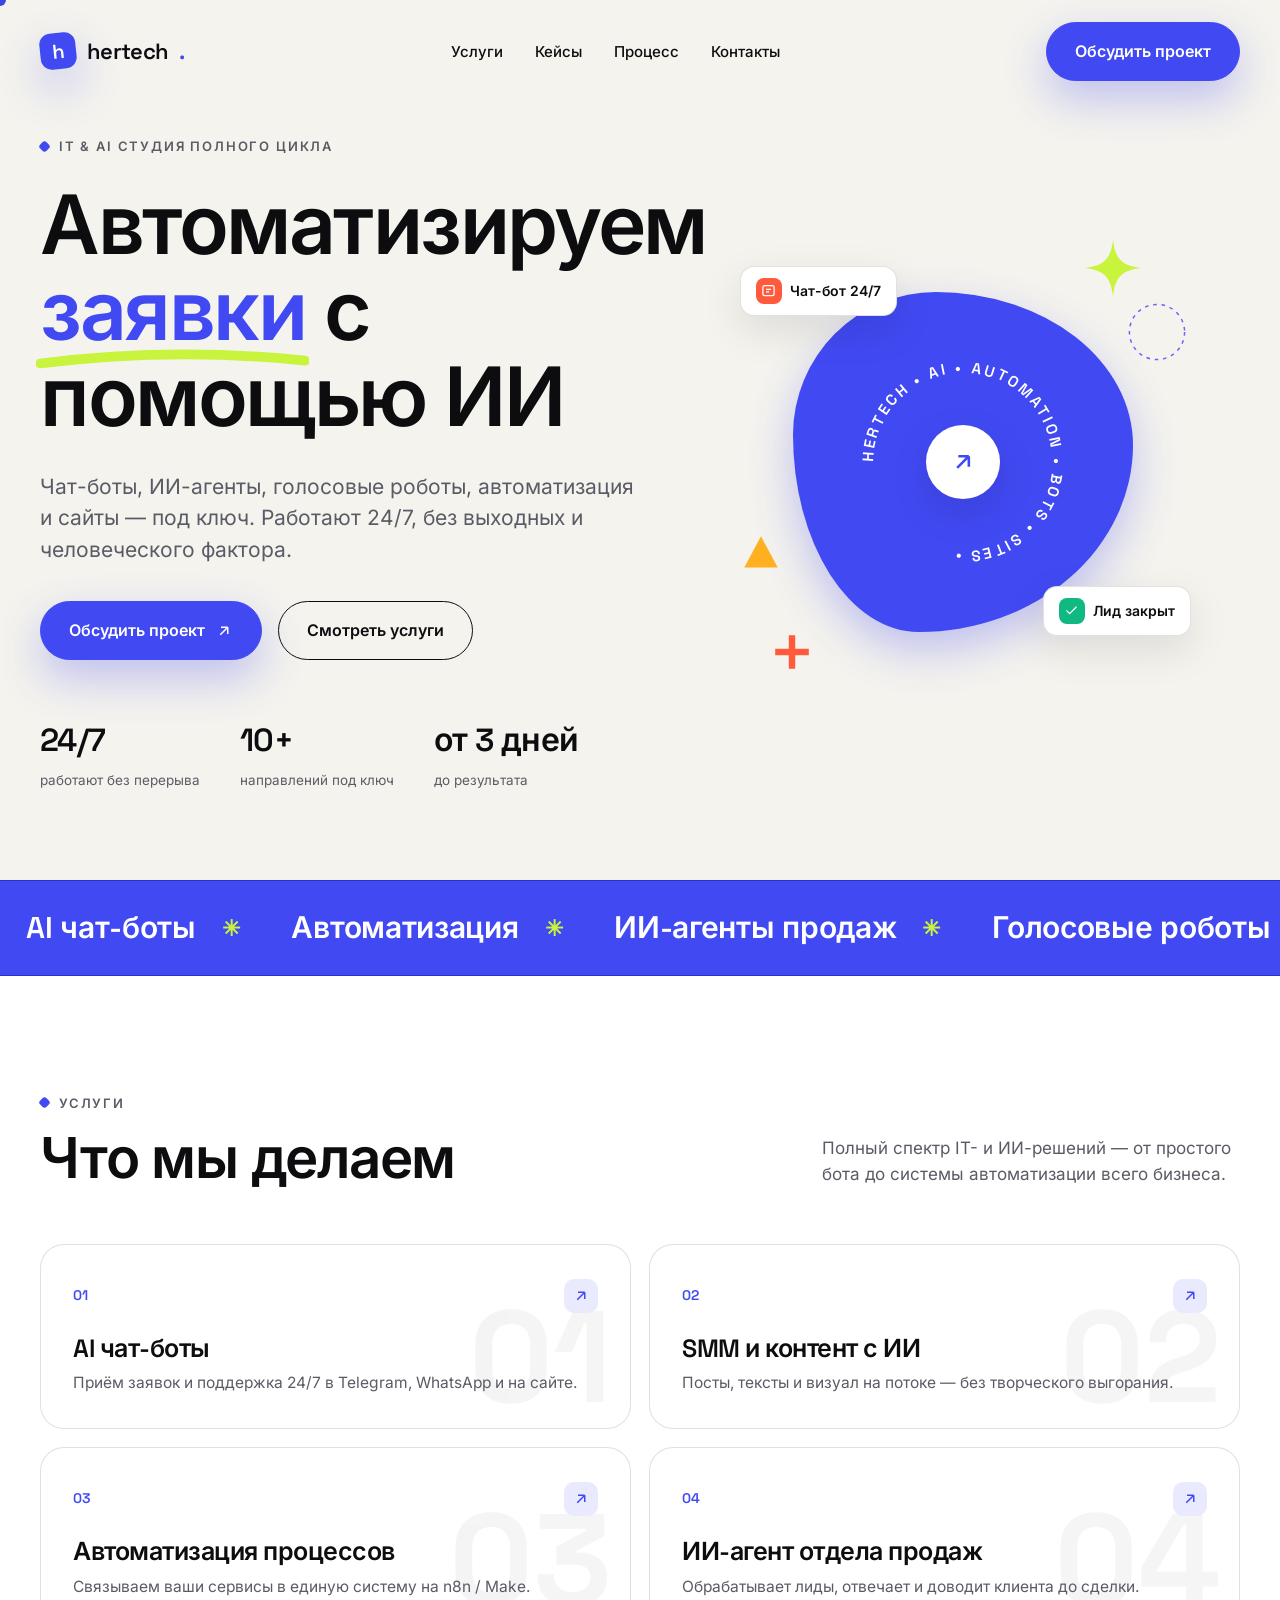
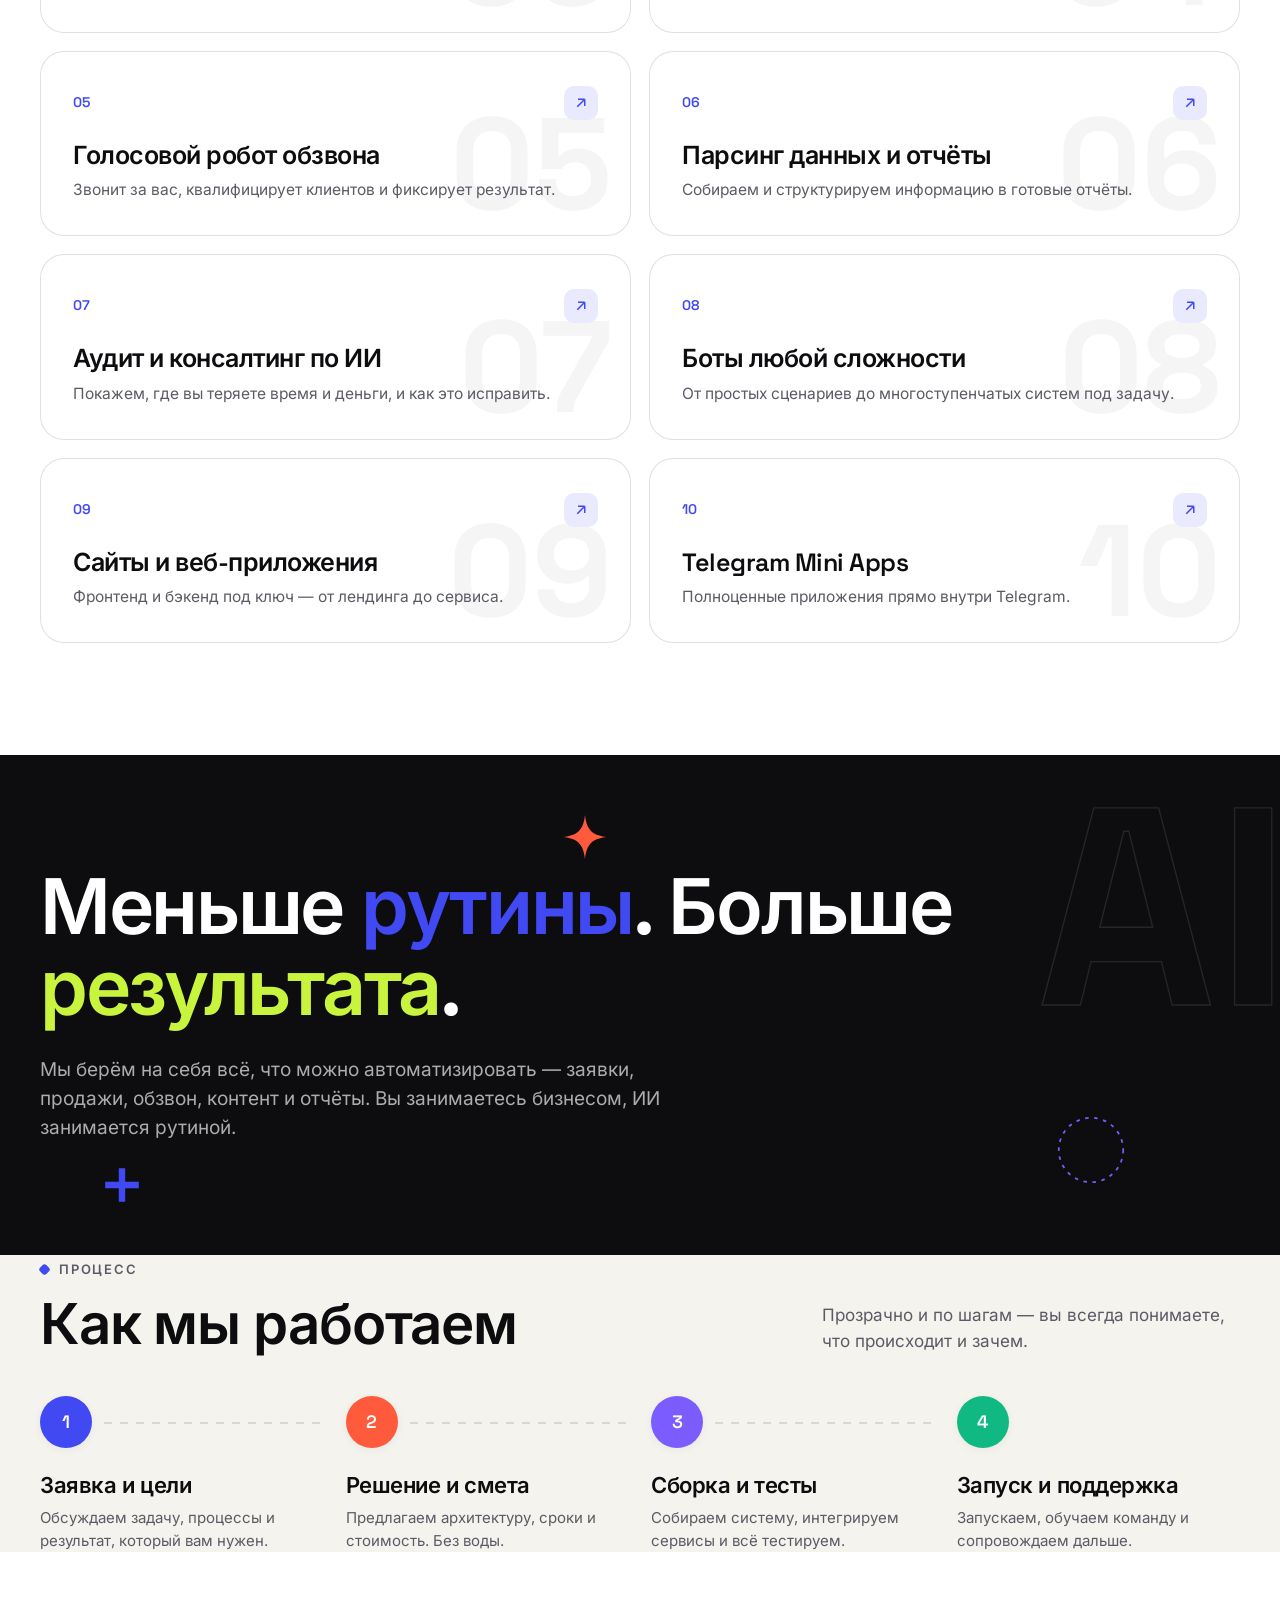
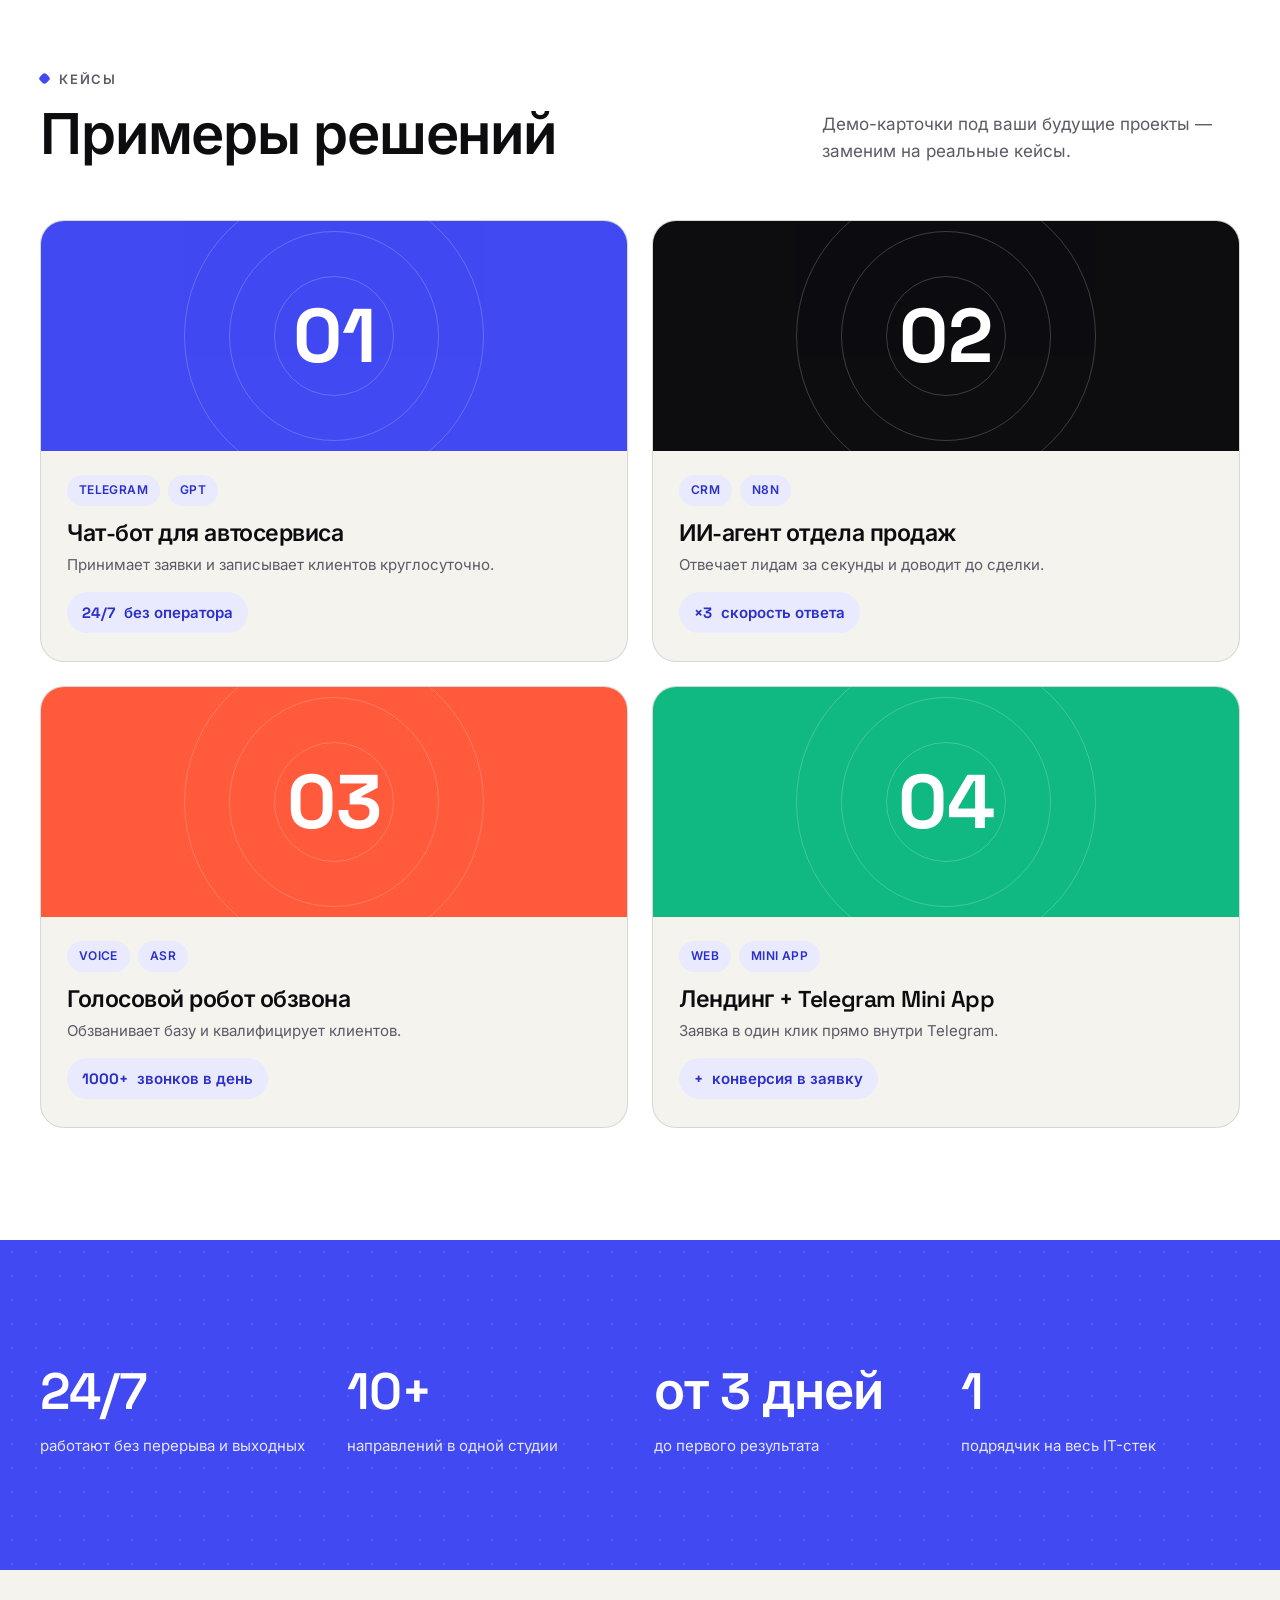
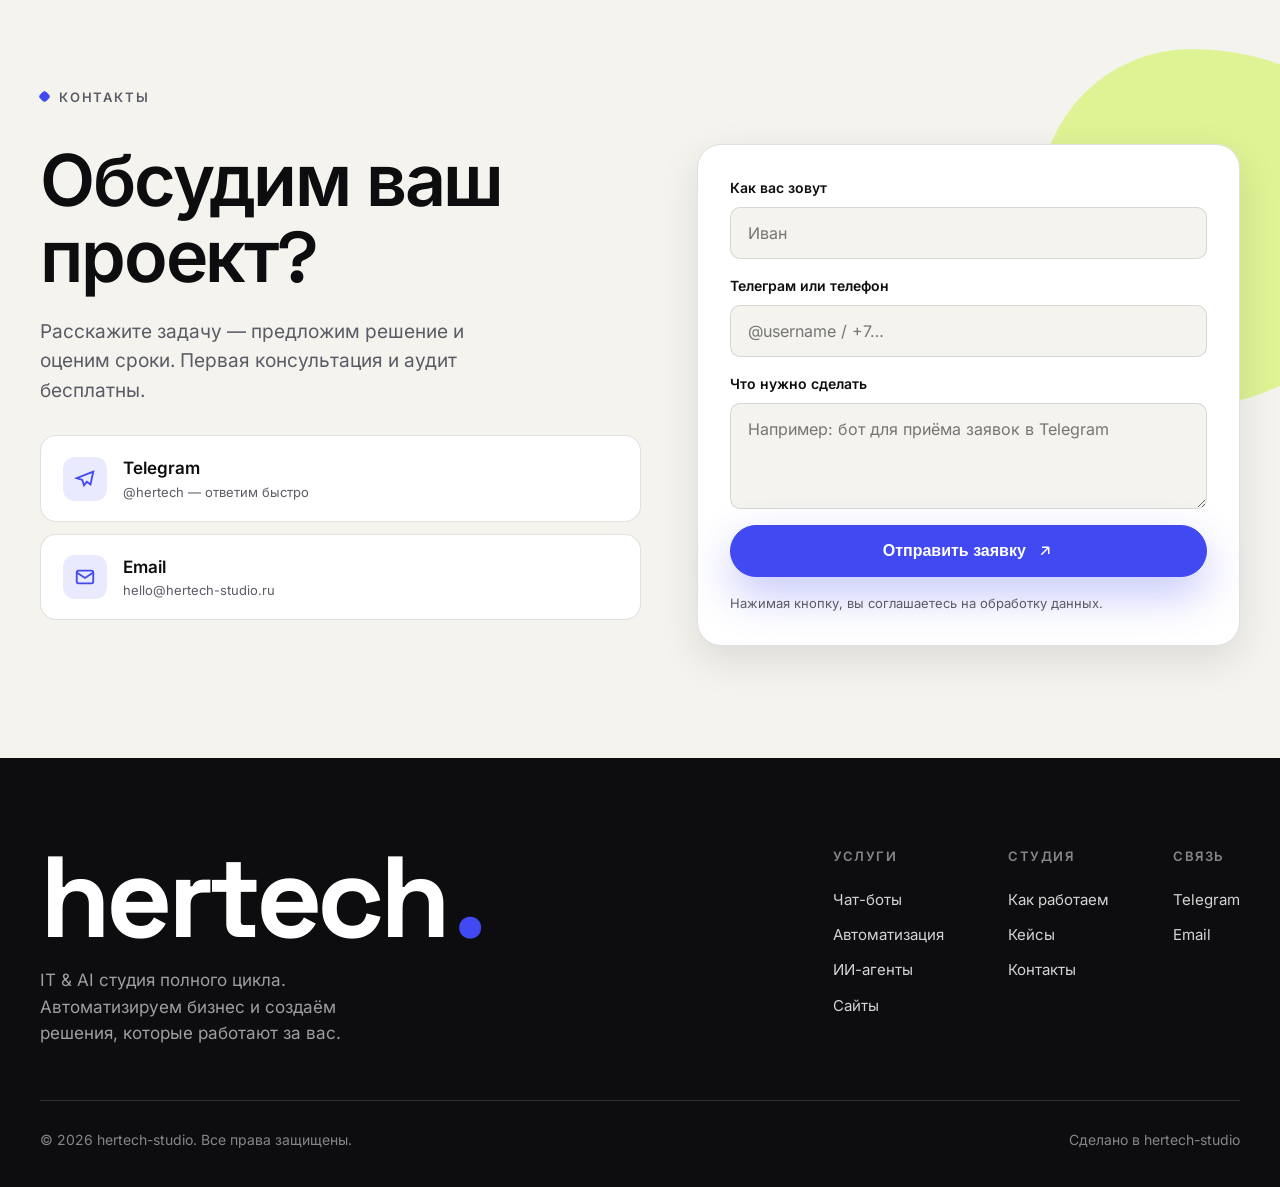
==== commit 9de246a4: "Убрано подчёркивание «рутины», ghost-слово AI отодвинуто от края на мобильных" ====
--- a/index.html
+++ b/index.html
@@ -150,7 +150,7 @@
 .statement .wrap{position:relative;z-index:1}
 .statement h2{font-size:clamp(38px,6vw,84px);font-weight:600;max-width:20ch;letter-spacing:-.03em}
 .statement h2 em{font-style:normal;color:var(--lime)}
-.statement h2 u{text-decoration:none;color:var(--primary);text-decoration:underline;text-decoration-color:var(--primary);text-underline-offset:8px;text-decoration-thickness:4px}
+.statement h2 u{text-decoration:none;color:var(--primary)}
 .statement p{color:rgba(255,255,255,.66);max-width:52ch;margin-top:26px;font-size:19px}
 .ghost-word{position:absolute;right:-10px;top:40px;font-family:"Space Grotesk","Inter",sans-serif;font-size:clamp(120px,22vw,300px);font-weight:700;color:transparent;-webkit-text-stroke:1.4px rgba(255,255,255,.10);z-index:0;pointer-events:none;line-height:.8}
 .st-shape{position:absolute;z-index:0;pointer-events:none}
@@ -269,7 +269,7 @@
   .nav-mid.open a.menu-cta{display:flex;justify-content:center;margin-top:16px;padding:14px 20px;border:none;background:var(--primary);color:#fff;border-radius:100px;font-weight:600;box-shadow:var(--shadow-primary)}
   .nav-mid.open a.menu-cta::after{display:none}
   .st-shape{display:none}
-  .ghost-word{font-size:clamp(90px,18vw,150px);top:24px}
+  .ghost-word{font-size:clamp(90px,18vw,150px);top:24px;right:18px}
   .contact .cblob{width:220px;height:220px;right:-110px;top:2%;opacity:.35}
   .svc-grid,.case-grid,.band .wrap,.contact-grid{grid-template-columns:1fr}
   .band .wrap{gap:34px}
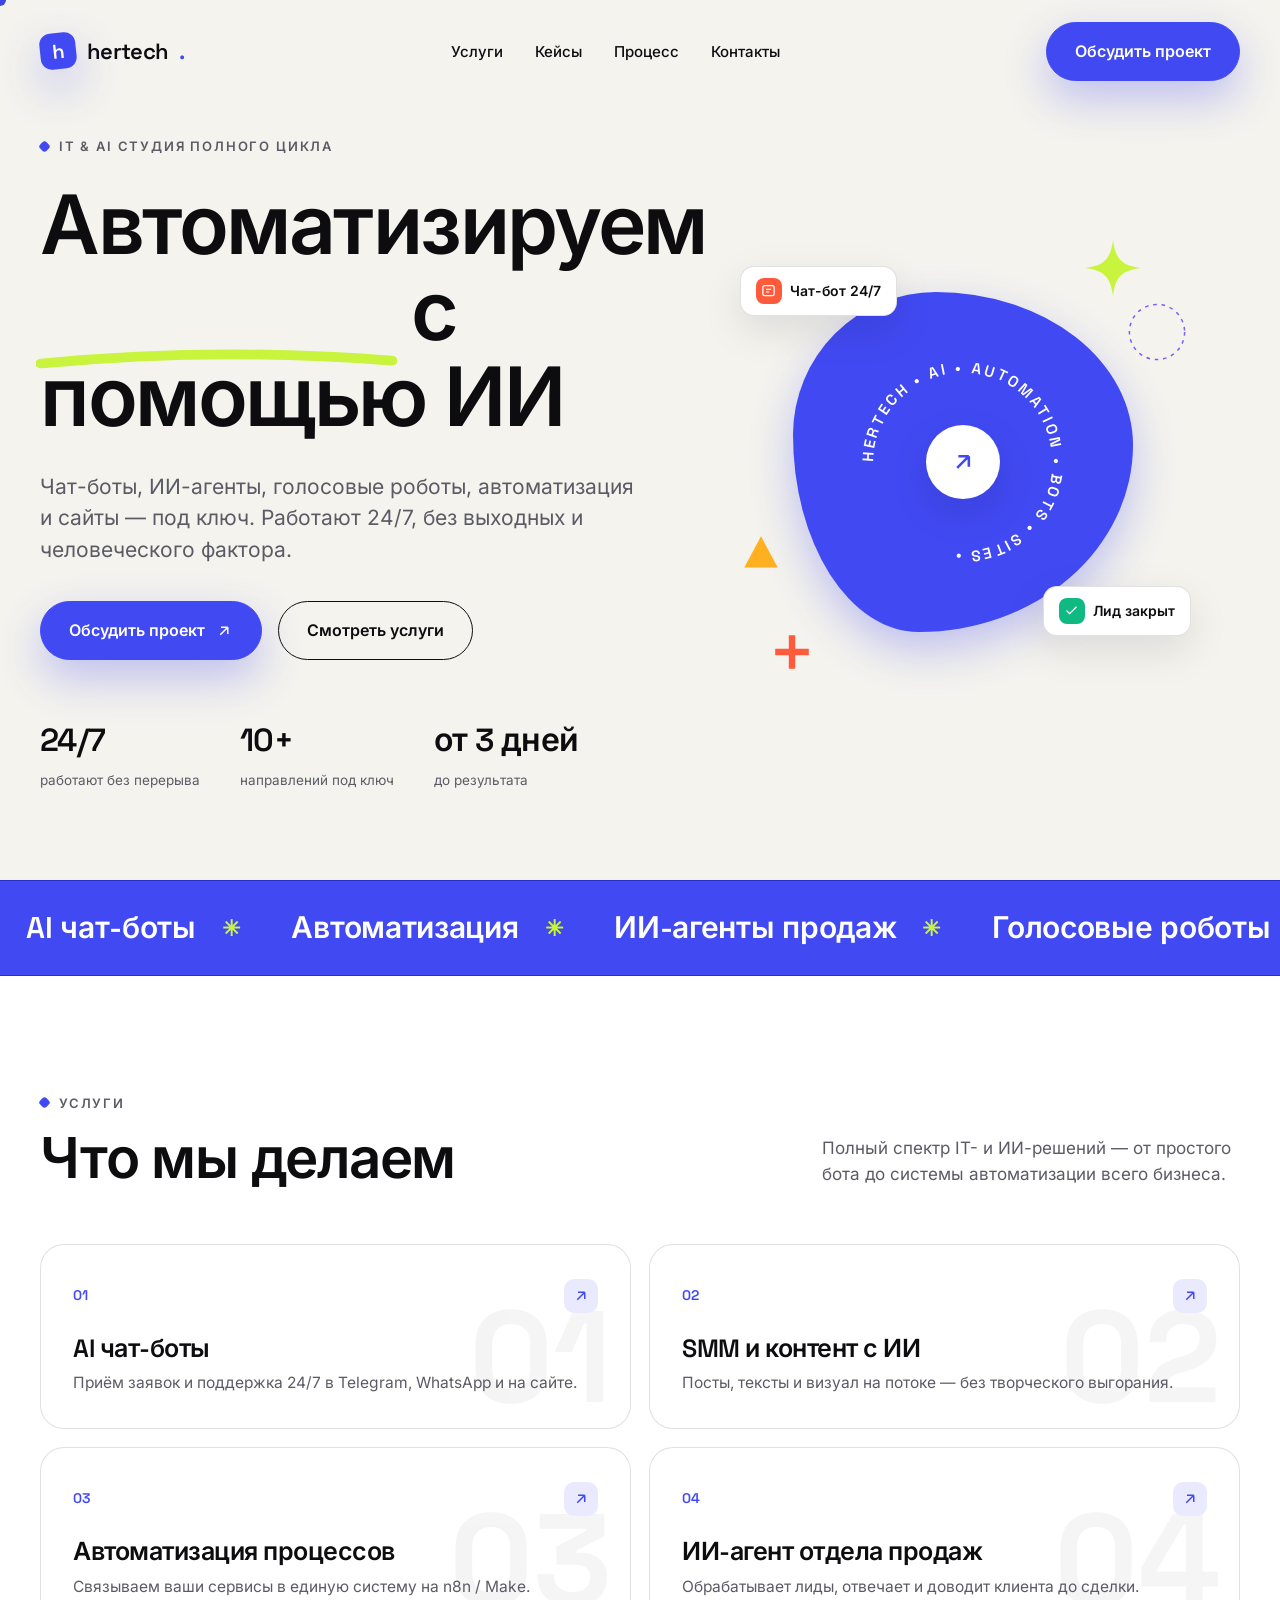
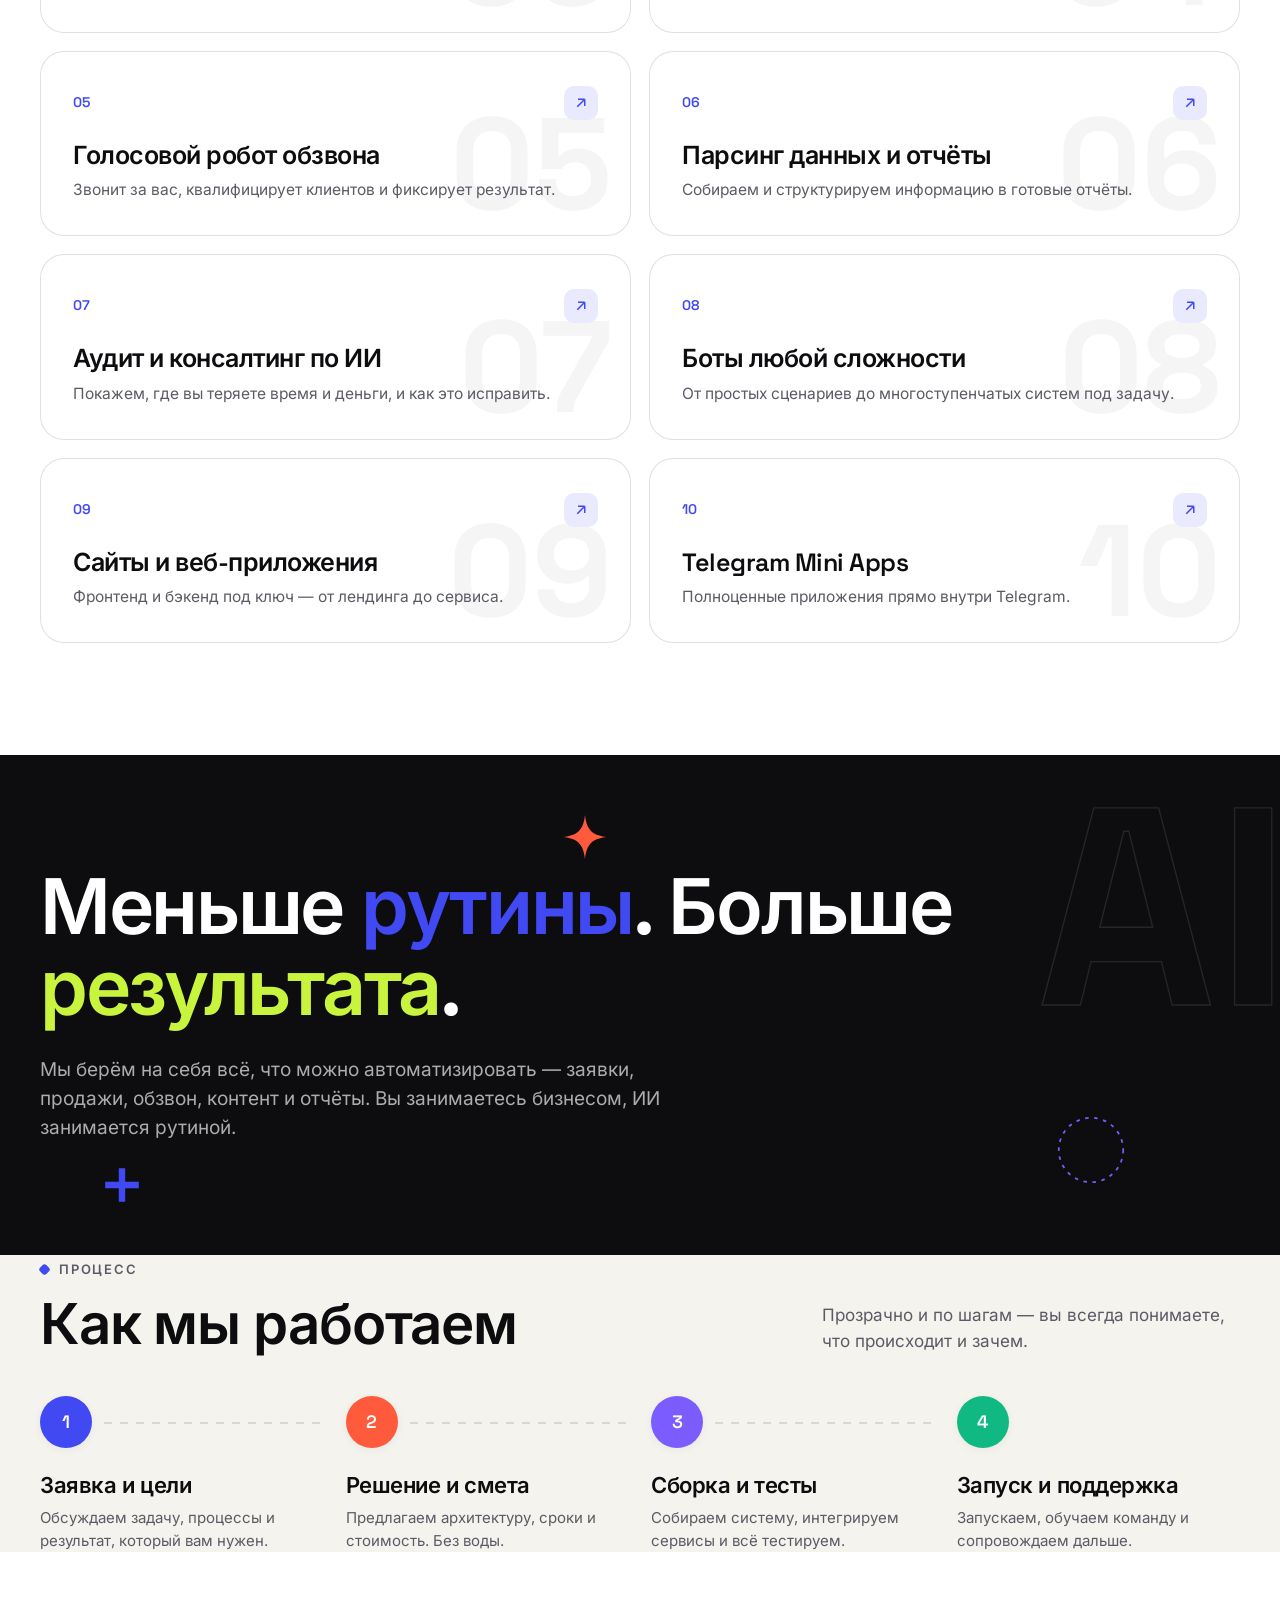
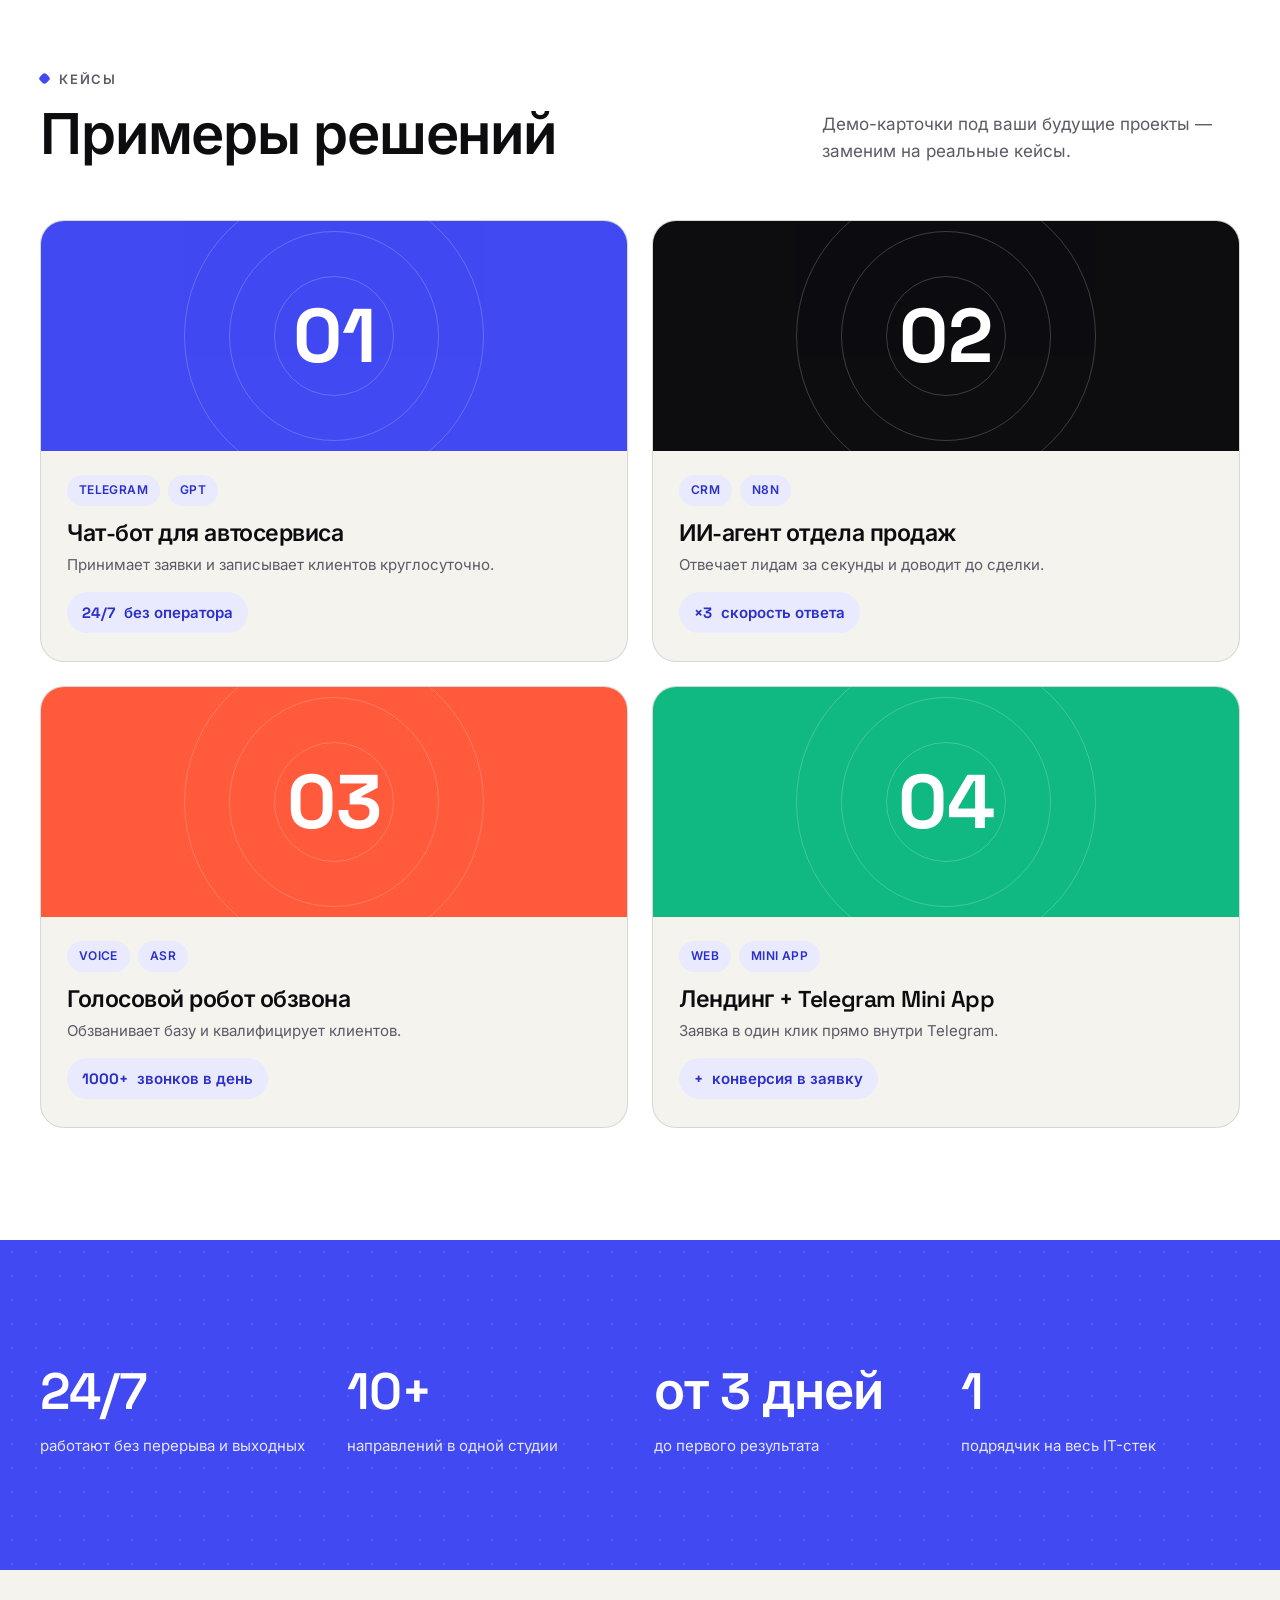
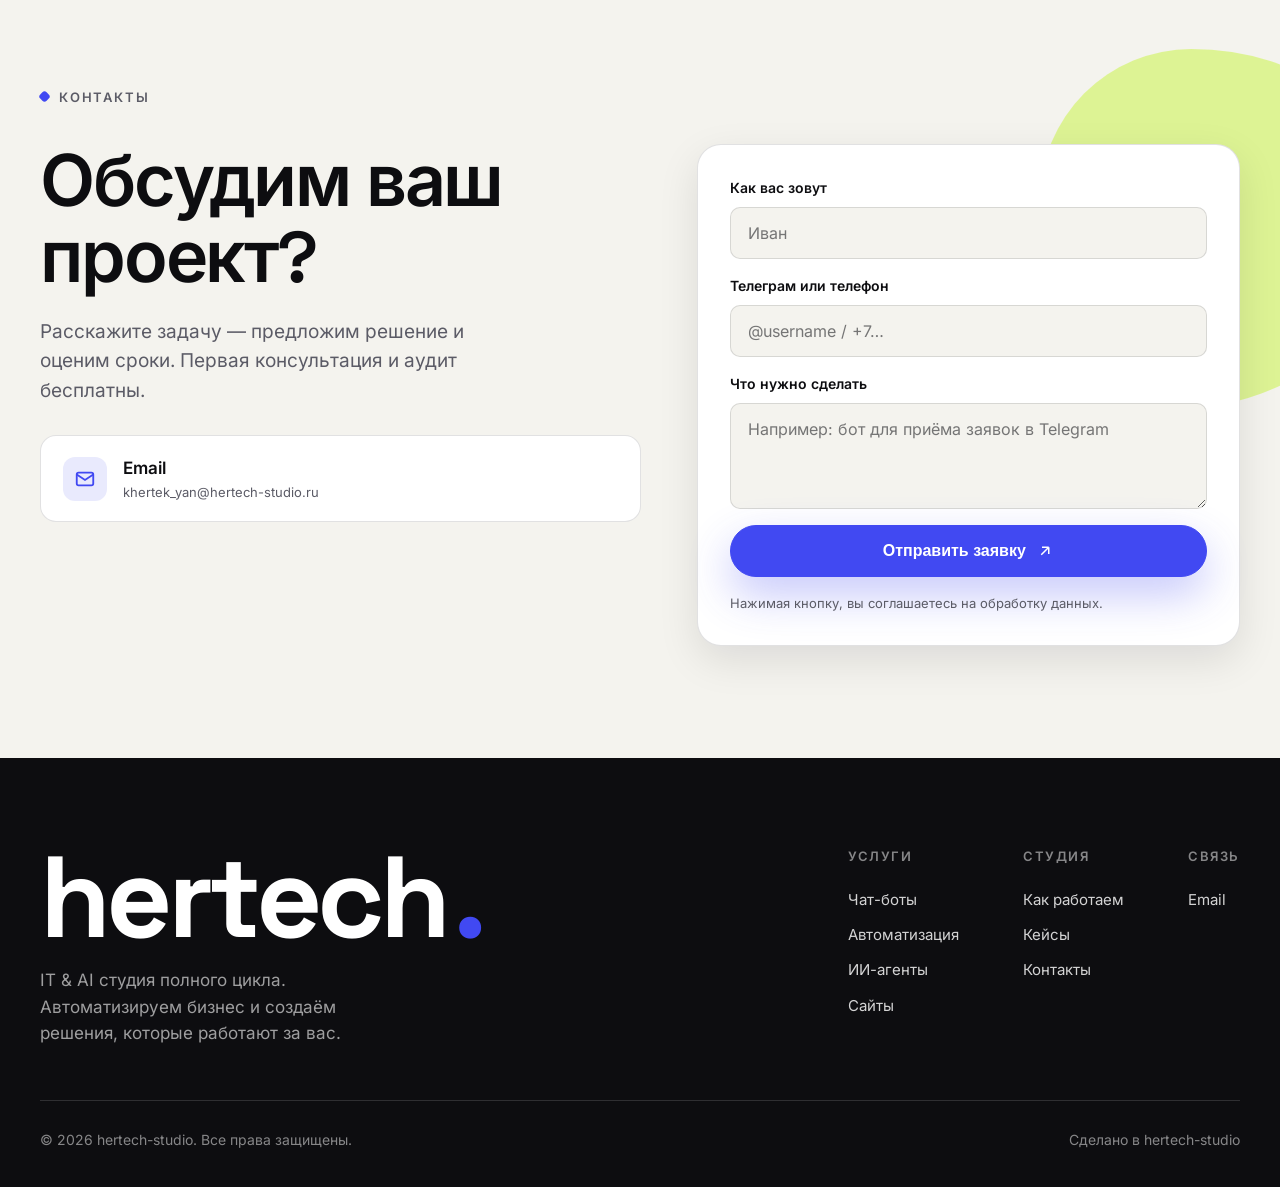
==== commit 1c9c9743: "Add OG/Twitter link preview, remove Telegram links, update email" ====
--- a/index.html
+++ b/index.html
@@ -8,6 +8,21 @@
 <meta name="referrer" content="strict-origin-when-cross-origin">
 <title>hertech-studio — ИИ-решения и автоматизация для бизнеса</title>
 <meta name="description" content="hertech-studio — IT & AI студия полного цикла. Чат-боты, ИИ-агенты продаж, голосовые роботы, автоматизация процессов, парсинг, сайты и Telegram Mini Apps под ключ.">
+<link rel="canonical" href="https://hertech-studio.ru/">
+<meta property="og:type" content="website">
+<meta property="og:site_name" content="hertech-studio">
+<meta property="og:locale" content="ru_RU">
+<meta property="og:url" content="https://hertech-studio.ru/">
+<meta property="og:title" content="hertech-studio — ИИ-решения и автоматизация для бизнеса">
+<meta property="og:description" content="IT & AI студия полного цикла. Чат-боты, ИИ-агенты продаж, голосовые роботы, автоматизация процессов, парсинг, сайты и Telegram Mini Apps под ключ.">
+<meta property="og:image" content="https://hertech-studio.ru/og-image.png">
+<meta property="og:image:width" content="1200">
+<meta property="og:image:height" content="630">
+<meta property="og:image:alt" content="hertech. — Меньше рутины. Больше результата.">
+<meta name="twitter:card" content="summary_large_image">
+<meta name="twitter:title" content="hertech-studio — ИИ-решения и автоматизация для бизнеса">
+<meta name="twitter:description" content="IT & AI студия полного цикла. Чат-боты, ИИ-агенты, автоматизация, сайты и Telegram Mini Apps под ключ.">
+<meta name="twitter:image" content="https://hertech-studio.ru/og-image.png">
 <link rel="preload" as="font" type="font/woff2" href="fonts/inter-cyrillic-400-normal.woff2" crossorigin>
 <link rel="preload" as="font" type="font/woff2" href="fonts/inter-cyrillic-600-normal.woff2" crossorigin>
 <style>
@@ -433,8 +448,7 @@
           <h2>Обсудим ваш проект?</h2>
           <p class="contact-lead">Расскажите задачу — предложим решение и оценим сроки. Первая консультация и аудит бесплатны.</p>
           <div class="contact-methods">
-            <a href="https://t.me/hertech" class="cm" rel="noopener noreferrer"><span class="ic"><svg viewBox="0 0 24 24" fill="none" stroke-width="2"><path d="M21 4L3 11l6 2 2 6 3-4 4 3z"/></svg></span><div>Telegram<small>@hertech — ответим быстро</small></div></a>
-            <a href="mailto:hello@hertech-studio.ru" class="cm"><span class="ic"><svg viewBox="0 0 24 24" fill="none" stroke-width="2"><rect x="3" y="5" width="18" height="14" rx="2"/><path d="M3 7l9 6 9-6"/></svg></span><div>Email<small>hello@hertech-studio.ru</small></div></a>
+            <a href="mailto:khertek_yan@hertech-studio.ru" class="cm"><span class="ic"><svg viewBox="0 0 24 24" fill="none" stroke-width="2"><rect x="3" y="5" width="18" height="14" rx="2"/><path d="M3 7l9 6 9-6"/></svg></span><div>Email<small>khertek_yan@hertech-studio.ru</small></div></a>
           </div>
         </div>
         <form class="reveal" id="leadform">
@@ -462,7 +476,7 @@
       <div class="foot-cols">
         <div class="foot-col"><h4>Услуги</h4><a href="#services">Чат-боты</a><a href="#services">Автоматизация</a><a href="#services">ИИ-агенты</a><a href="#services">Сайты</a></div>
         <div class="foot-col"><h4>Студия</h4><a href="#process">Как работаем</a><a href="#cases">Кейсы</a><a href="#contact">Контакты</a></div>
-        <div class="foot-col"><h4>Связь</h4><a href="https://t.me/hertech" rel="noopener noreferrer">Telegram</a><a href="mailto:hello@hertech-studio.ru">Email</a></div>
+        <div class="foot-col"><h4>Связь</h4><a href="mailto:khertek_yan@hertech-studio.ru">Email</a></div>
       </div>
     </div>
     <div class="foot-bottom">
@@ -506,7 +520,7 @@
     e.preventDefault();
     var v=function(id){var el=document.getElementById(id);return el?(el.value||'').trim():''};
     var body=encodeURIComponent('Имя: '+v('fn')+'\nКонтакт: '+v('ct')+'\nЗадача: '+v('ms'));
-    window.location.href='mailto:hello@hertech-studio.ru?subject='+encodeURIComponent('Заявка с сайта')+'&body='+body;
+    window.location.href='mailto:khertek_yan@hertech-studio.ru?subject='+encodeURIComponent('Заявка с сайта')+'&body='+body;
   });
 })();
 </script>
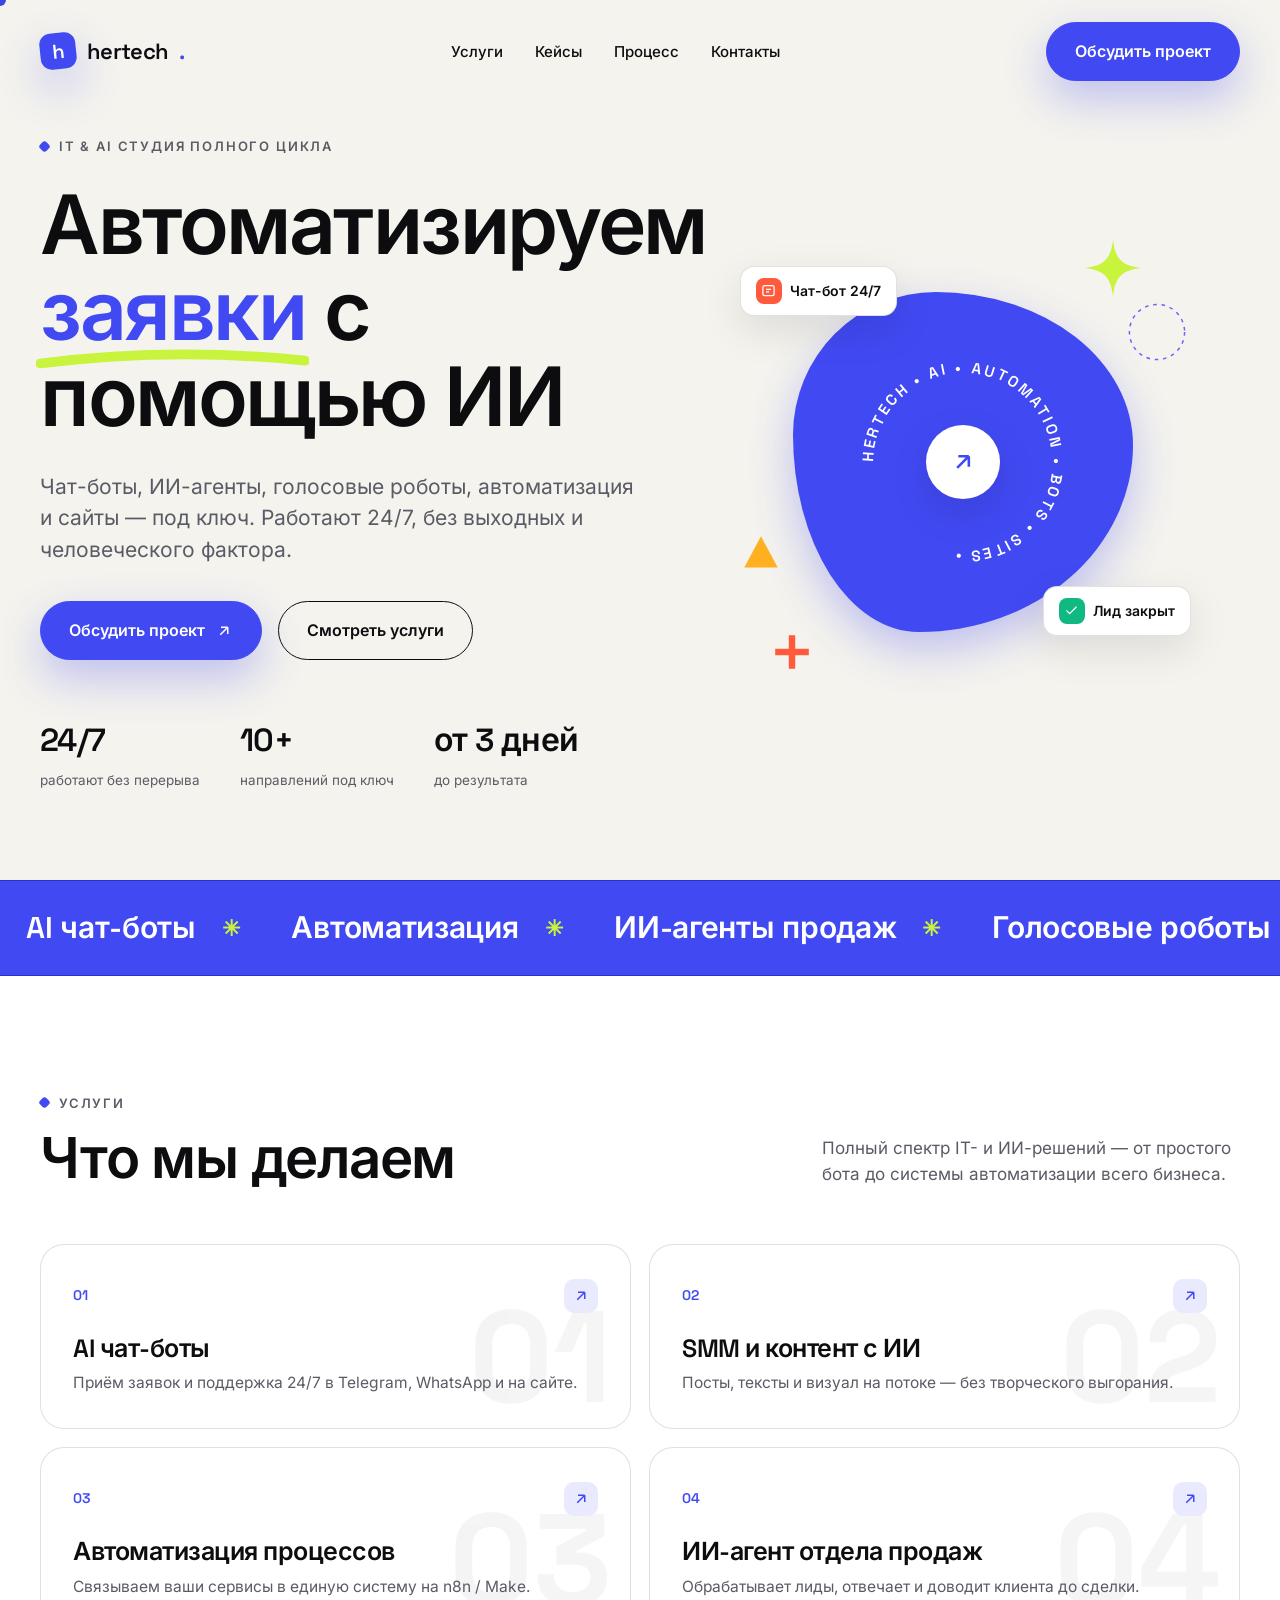
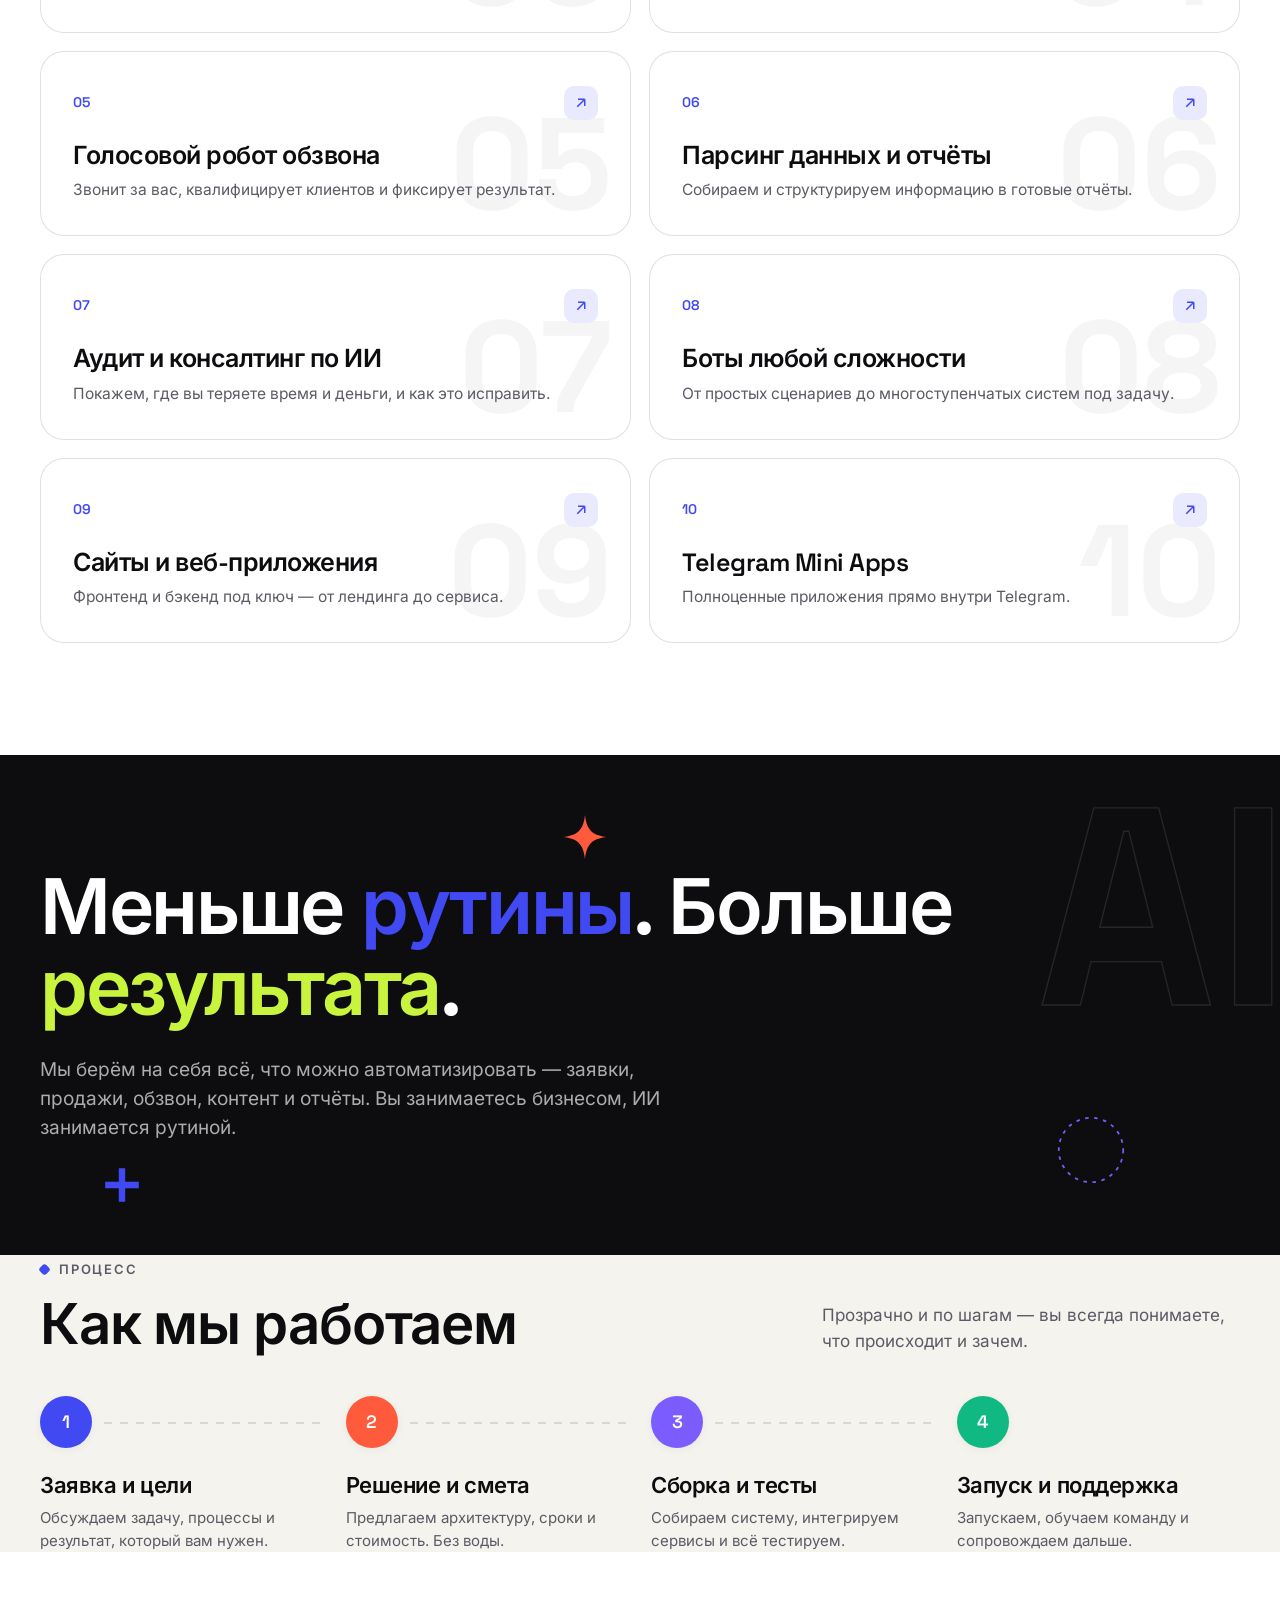
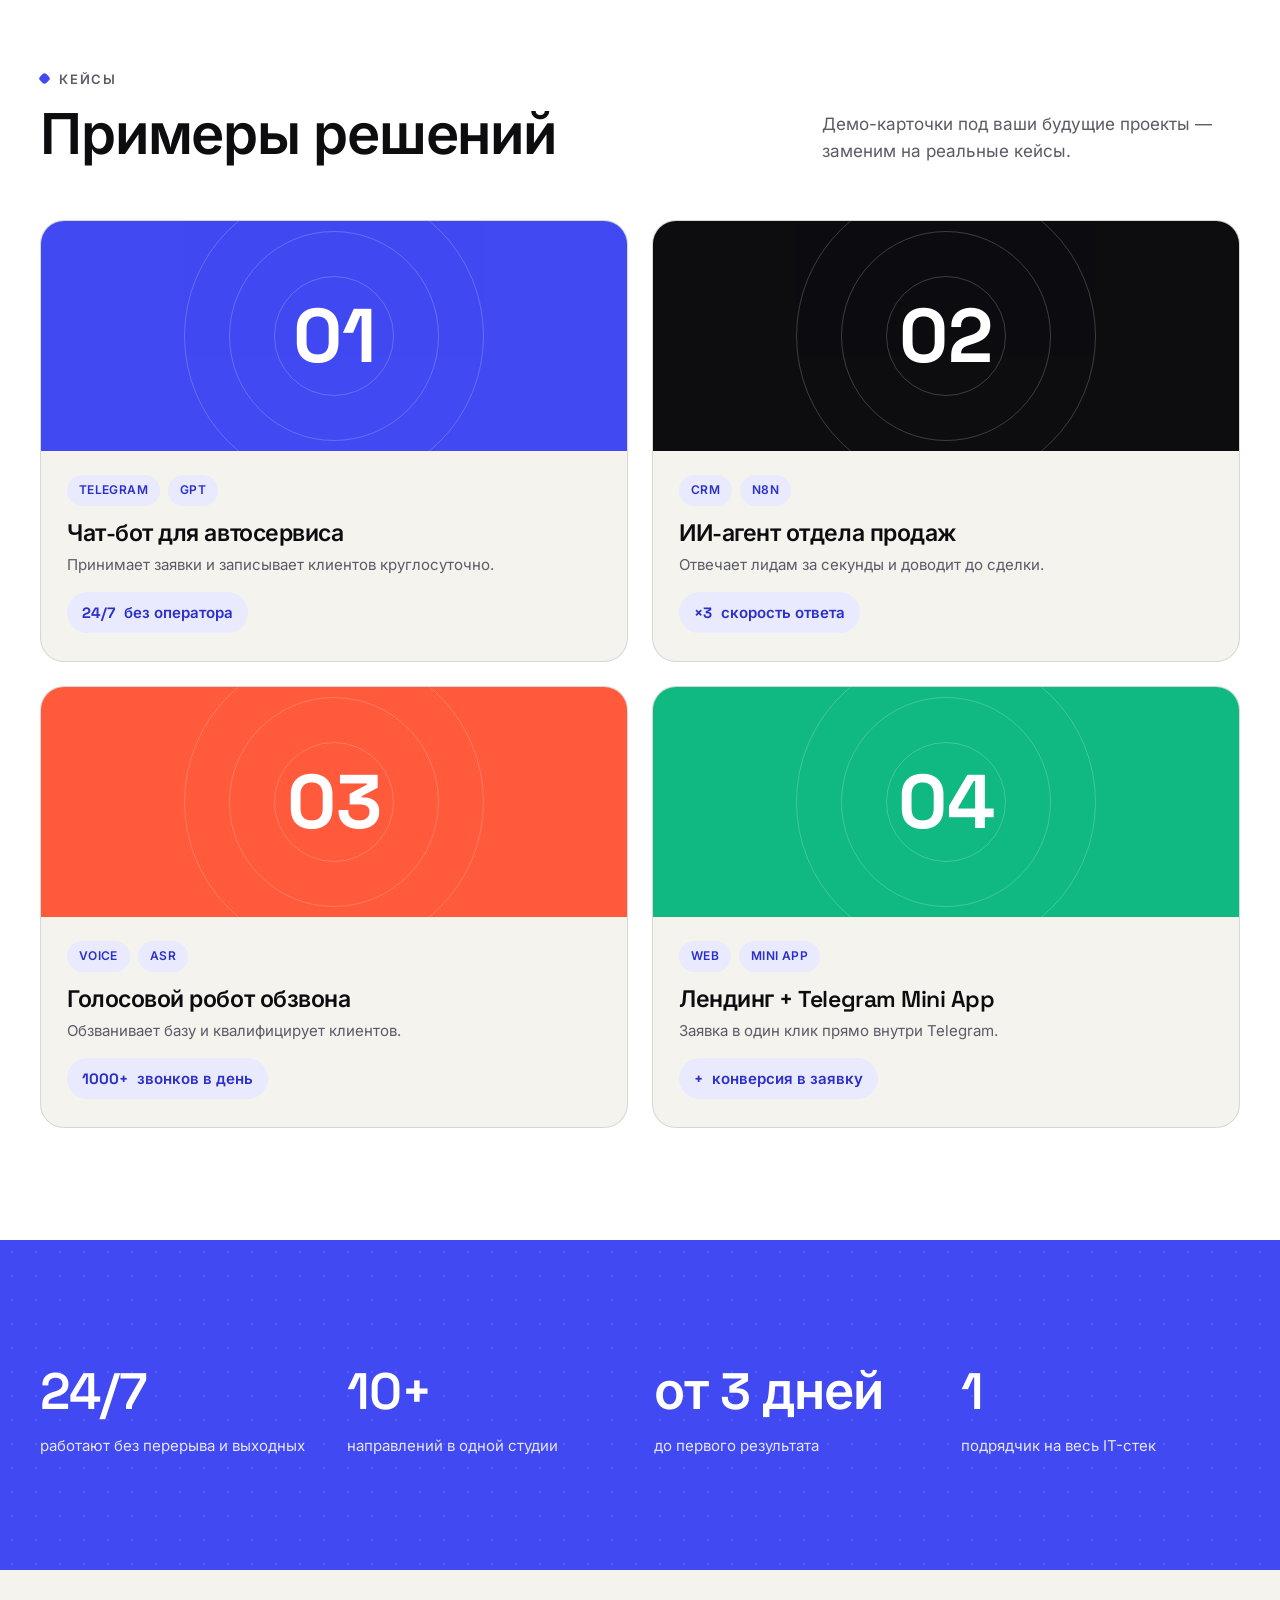
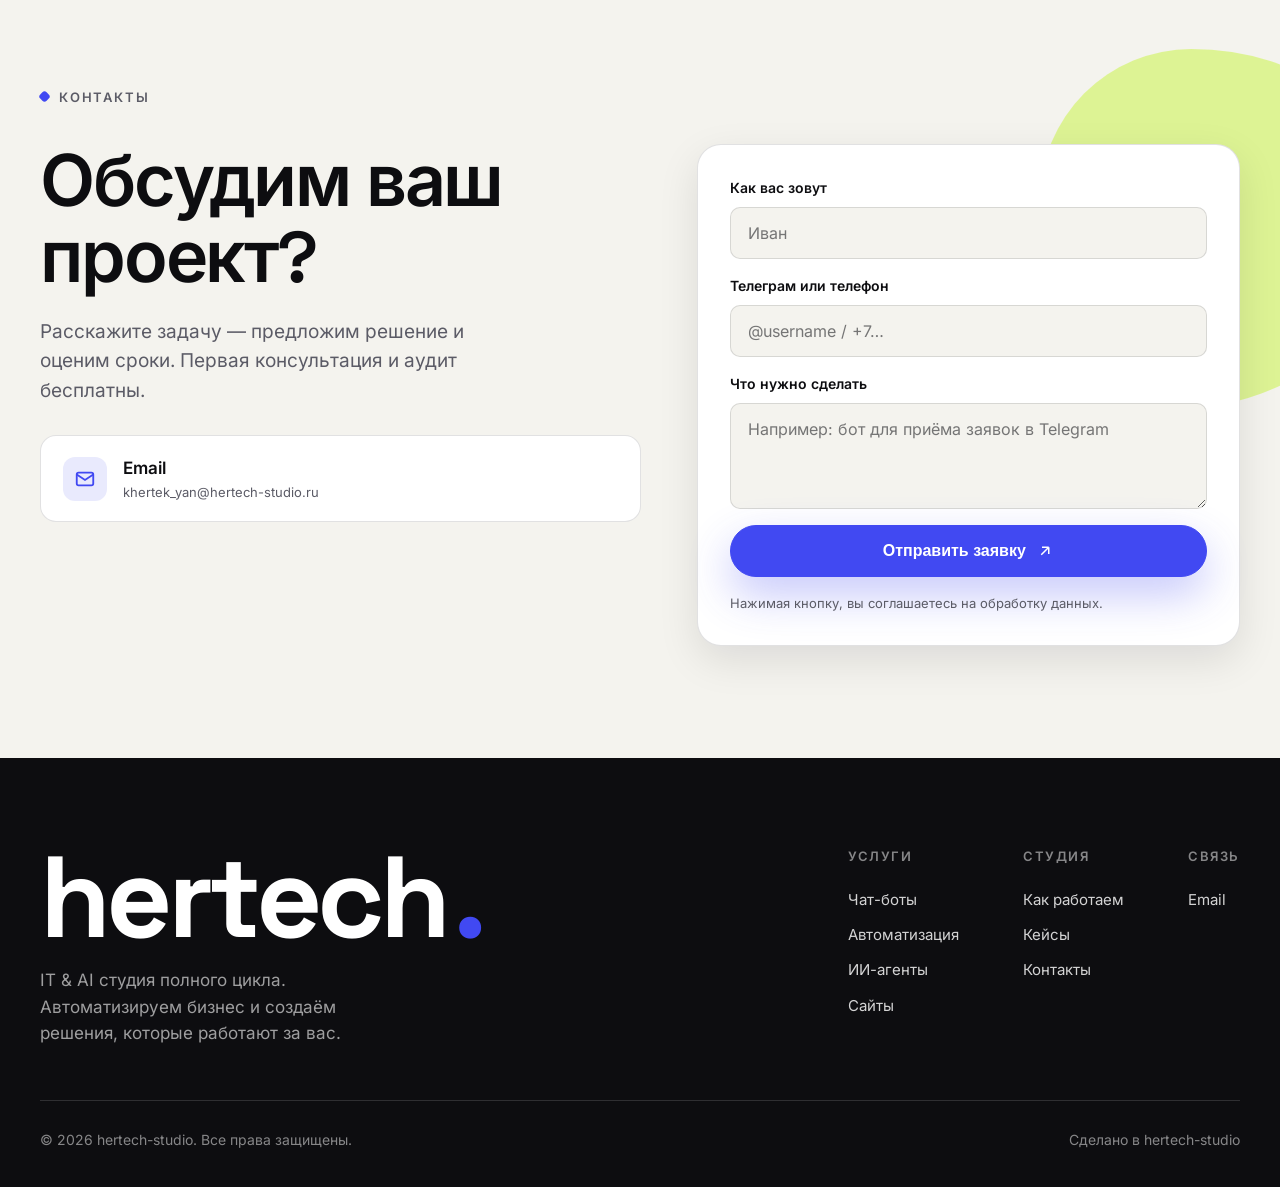
==== commit dfa73666: "Add brand favicon, right-click-to-copy email with toast" ====
--- a/index.html
+++ b/index.html
@@ -4,7 +4,11 @@
 <meta charset="UTF-8">
 <meta name="viewport" content="width=device-width, initial-scale=1.0">
 <meta name="theme-color" content="#4149F2">
-<meta http-equiv="Content-Security-Policy" content="default-src 'self'; script-src 'self' 'unsafe-inline'; style-src 'self' 'unsafe-inline'; font-src 'self'; img-src 'self' data:; connect-src 'self'; form-action 'self'; base-uri 'self'; object-src 'none'">
+<link rel="icon" type="image/svg+xml" href="favicon.svg">
+<link rel="icon" type="image/png" sizes="32x32" href="favicon-32.png">
+<link rel="icon" type="image/png" sizes="192x192" href="favicon-192.png">
+<link rel="apple-touch-icon" href="apple-touch-icon.png">
+<meta http-equiv="Content-Security-Policy" content="default-src 'self'; script-src 'self' 'unsafe-inline'; style-src 'self' 'unsafe-inline'; font-src 'self'; img-src 'self' data:; connect-src 'self' https://api.telegram.org; form-action 'self'; base-uri 'self'; object-src 'none'">
 <meta name="referrer" content="strict-origin-when-cross-origin">
 <title>hertech-studio — ИИ-решения и автоматизация для бизнеса</title>
 <meta name="description" content="hertech-studio — IT & AI студия полного цикла. Чат-боты, ИИ-агенты продаж, голосовые роботы, автоматизация процессов, парсинг, сайты и Telegram Mini Apps под ключ.">
@@ -309,6 +313,9 @@
   .foot-mark{font-size:clamp(46px,13vw,60px)}
   .foot-top{gap:32px}
 }
+.copy-toast{position:fixed;left:50%;bottom:28px;transform:translateX(-50%) translateY(20px);background:var(--ink);color:#fff;font-size:14px;font-weight:500;padding:12px 20px;border-radius:12px;box-shadow:0 8px 24px rgba(13,13,16,.25);opacity:0;pointer-events:none;transition:opacity .25s,transform .25s;z-index:9999;white-space:nowrap}
+.copy-toast.show{opacity:1;transform:translateX(-50%) translateY(0)}
+.copy-toast b{color:var(--lime)}
 @media(prefers-reduced-motion:reduce){*{animation:none!important;transition:none!important}.reveal{opacity:1;transform:none}}
 </style>
 <noscript><style>.reveal{opacity:1!important;transform:none!important}</style></noscript>
@@ -515,13 +522,55 @@
     });
   }
 
+  var toastEl=null,toastT=null;
+  function toast(html){
+    if(!toastEl){toastEl=document.createElement('div');toastEl.className='copy-toast';document.body.appendChild(toastEl)}
+    toastEl.innerHTML=html;toastEl.classList.add('show');
+    clearTimeout(toastT);toastT=setTimeout(function(){toastEl.classList.remove('show')},2200);
+  }
+  function copyText(t,ok){
+    if(navigator.clipboard&&navigator.clipboard.writeText){navigator.clipboard.writeText(t).then(ok,function(){legacyCopy(t);ok()})}
+    else{legacyCopy(t);ok()}
+  }
+  function legacyCopy(t){var ta=document.createElement('textarea');ta.value=t;ta.style.position='fixed';ta.style.opacity='0';document.body.appendChild(ta);ta.select();try{document.execCommand('copy')}catch(e){}document.body.removeChild(ta)}
+  document.querySelectorAll('a[href^="mailto:"]').forEach(function(el){
+    el.addEventListener('contextmenu',function(e){
+      e.preventDefault();
+      var em=el.getAttribute('href').replace(/^mailto:/,'').split('?')[0];
+      copyText(em,function(){toast('Почта скопирована: <b>'+em+'</b>')});
+    });
+  });
+
   var lead=document.getElementById('leadform');
   if(lead)lead.addEventListener('submit',function(e){
     e.preventDefault();
     var v=function(id){var el=document.getElementById(id);return el?(el.value||'').trim():''};
-    var body=encodeURIComponent('Имя: '+v('fn')+'\nКонтакт: '+v('ct')+'\nЗадача: '+v('ms'));
-    window.location.href='mailto:khertek_yan@hertech-studio.ru?subject='+encodeURIComponent('Заявка с сайта')+'&body='+body;
+    var btn=lead.querySelector('button[type="submit"],.btn');
+    var name=v('fn'),ct=v('ct'),ms=v('ms');
+    var text='🔥 Новая заявка с сайта\n\n'+
+      '👤 Имя: '+name+'\n'+
+      '📱 Контакт: '+ct+'\n'+
+      '📝 Задача: '+(ms||'—')+'\n\n'+
+      '🕐 '+new Date().toLocaleString('ru-RU',{timeZone:'Europe/Moscow'})+' МСК';
+    var done=function(ok){
+      if(btn){btn.textContent=ok?'✓ Заявка отправлена':'Ошибка — напишите на почту';btn.disabled=ok}
+      if(ok)lead.reset();
+      setTimeout(function(){if(btn){btn.textContent='Отправить заявку';btn.disabled=false}},5000);
+    };
+    if(btn){btn.textContent='Отправляем…';btn.disabled=true}
+    fetch('https://api.telegram.org/bot'+TG_T+'/sendMessage',{
+      method:'POST',
+      headers:{'Content-Type':'application/json'},
+      body:JSON.stringify({chat_id:TG_C,text:text})
+    }).then(function(r){return r.json()}).then(function(j){
+      done(!!j.ok);
+      if(!j.ok)window.location.href='mailto:khertek_yan@hertech-studio.ru?subject='+encodeURIComponent('Заявка с сайта')+'&body='+encodeURIComponent('Имя: '+name+'\nКонтакт: '+ct+'\nЗадача: '+ms);
+    }).catch(function(){
+      done(false);
+      window.location.href='mailto:khertek_yan@hertech-studio.ru?subject='+encodeURIComponent('Заявка с сайта')+'&body='+encodeURIComponent('Имя: '+name+'\nКонтакт: '+ct+'\nЗадача: '+ms);
+    });
   });
+  var TG_T='8651457746:AAHENPNFlZU3X28HNB3Akff4Qk3TCYm3G34',TG_C='1291657098';
 })();
 </script>
 </body>
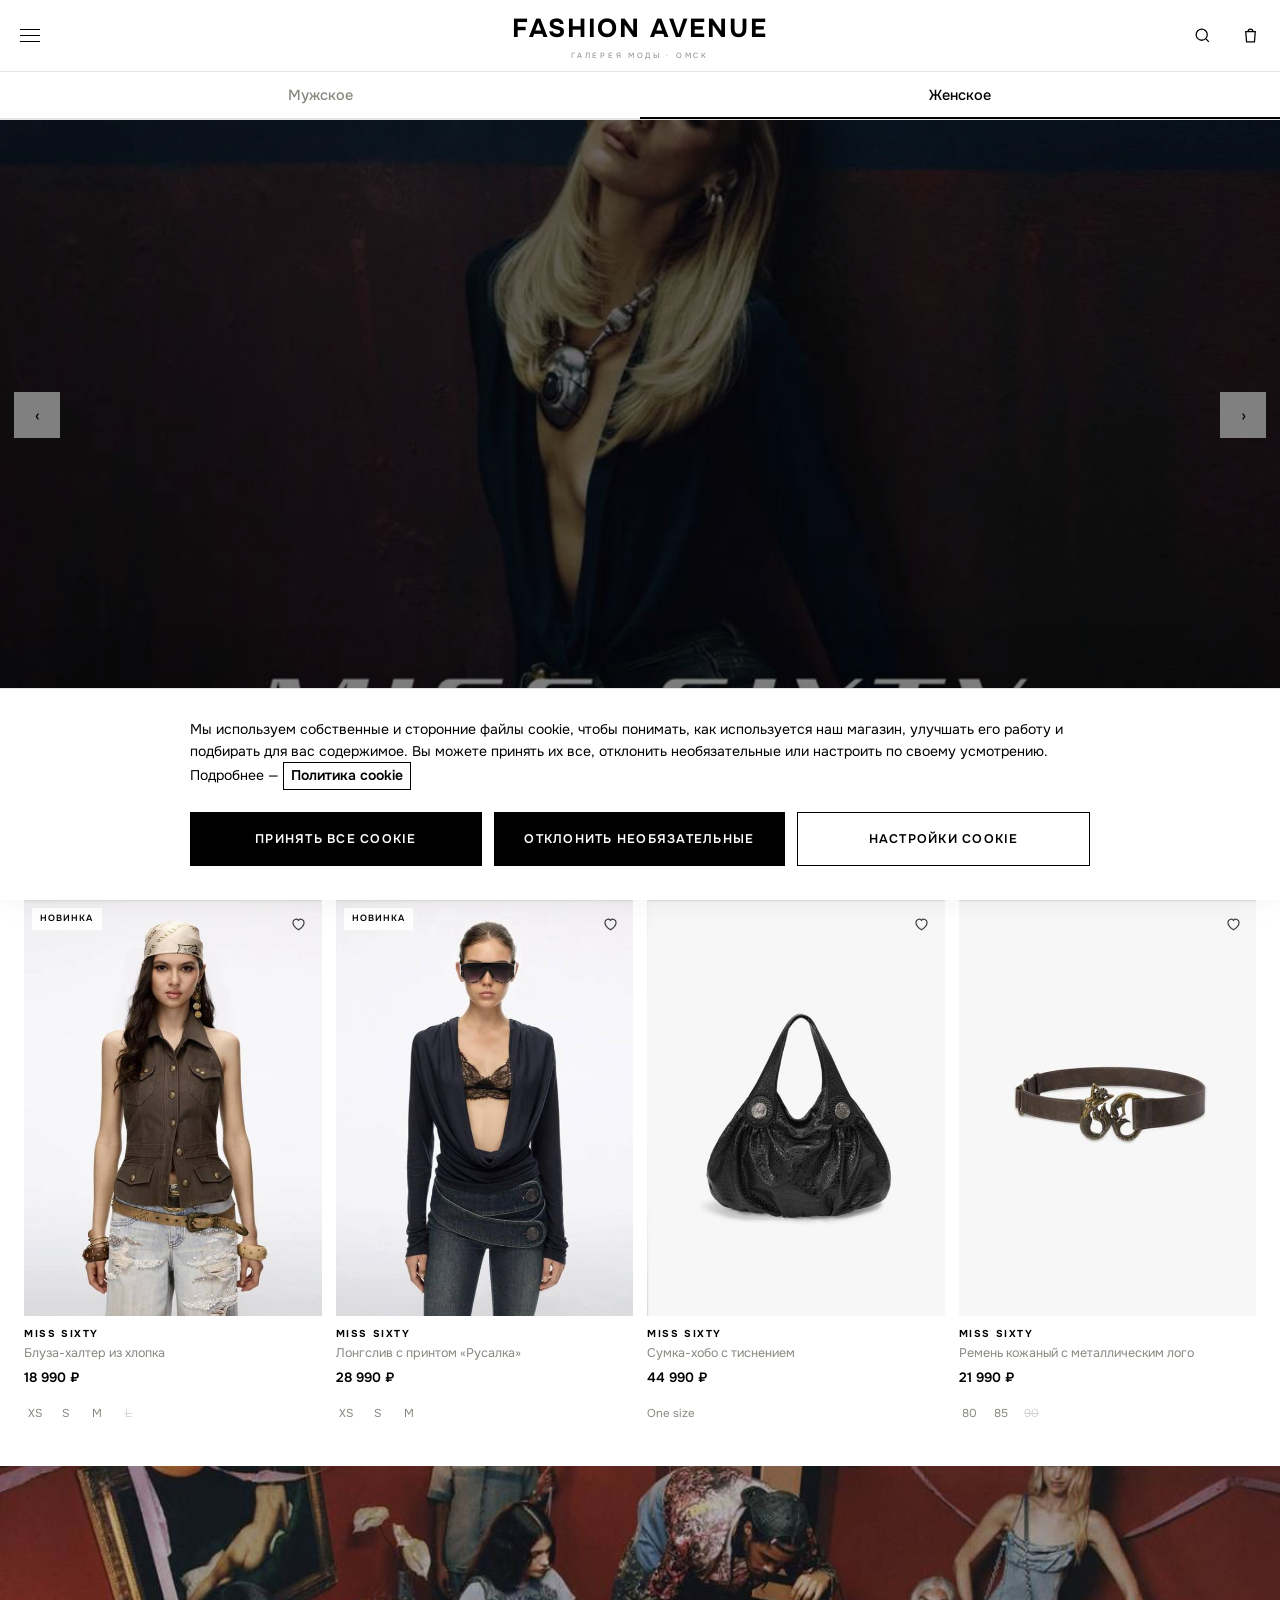
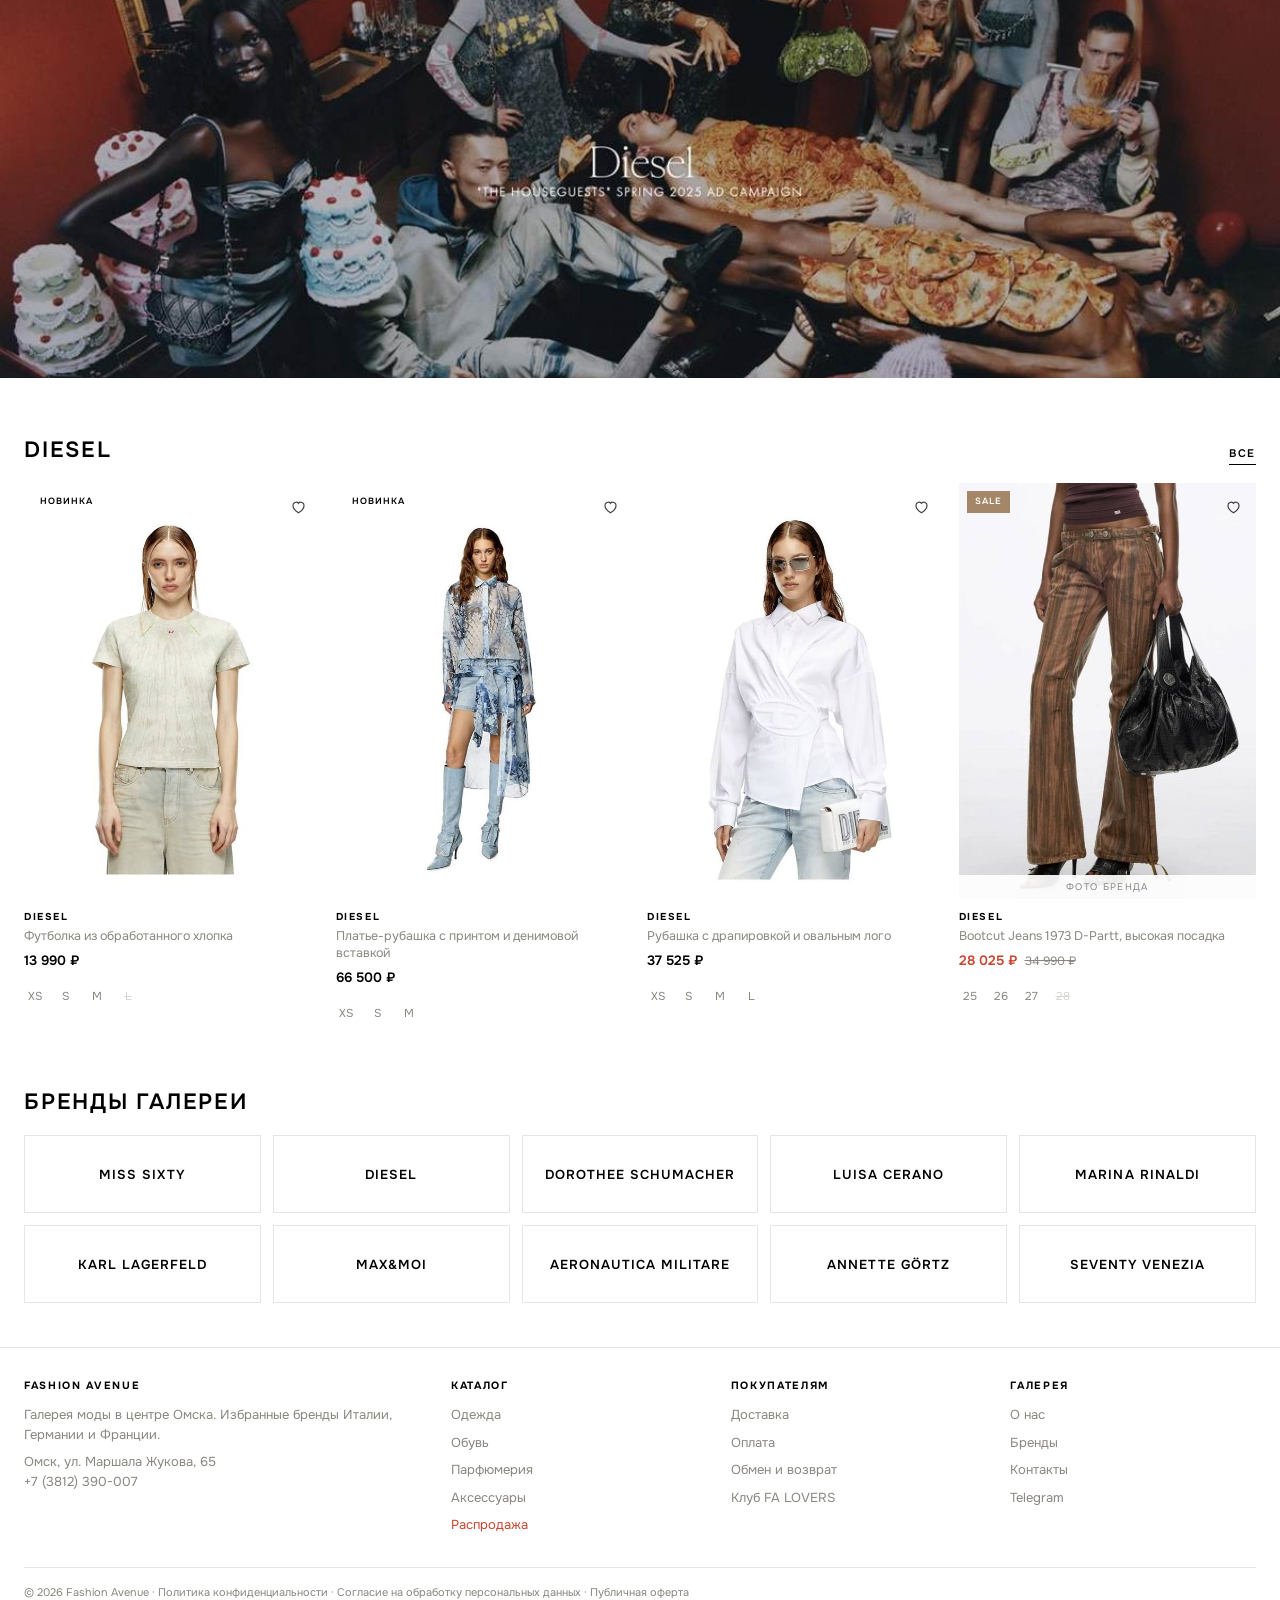
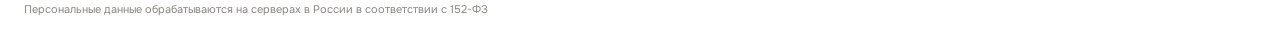
==== commit 6e25a072: "Sticky header" ====
--- a/index.html
+++ b/index.html
@@ -2,575 +2,469 @@
 <html lang="ru">
 <head>
 <meta charset="UTF-8">
-<meta name="viewport" content="width=device-width, initial-scale=1.0">
-<meta name="theme-color" content="#4149F2">
-<link rel="icon" type="image/svg+xml" href="favicon.svg">
-<link rel="icon" type="image/png" sizes="32x32" href="favicon-32.png">
-<link rel="icon" type="image/png" sizes="192x192" href="favicon-192.png">
-<link rel="apple-touch-icon" href="apple-touch-icon.png">
-<meta http-equiv="Content-Security-Policy" content="default-src 'self'; script-src 'self' 'unsafe-inline'; style-src 'self' 'unsafe-inline'; font-src 'self'; img-src 'self' data:; connect-src 'self' https://api.telegram.org; form-action 'self'; base-uri 'self'; object-src 'none'">
-<meta name="referrer" content="strict-origin-when-cross-origin">
-<title>hertech-studio — ИИ-решения и автоматизация для бизнеса</title>
-<meta name="description" content="hertech-studio — IT & AI студия полного цикла. Чат-боты, ИИ-агенты продаж, голосовые роботы, автоматизация процессов, парсинг, сайты и Telegram Mini Apps под ключ.">
-<link rel="canonical" href="https://hertech-studio.ru/">
-<meta property="og:type" content="website">
-<meta property="og:site_name" content="hertech-studio">
-<meta property="og:locale" content="ru_RU">
-<meta property="og:url" content="https://hertech-studio.ru/">
-<meta property="og:title" content="hertech-studio — ИИ-решения и автоматизация для бизнеса">
-<meta property="og:description" content="IT & AI студия полного цикла. Чат-боты, ИИ-агенты продаж, голосовые роботы, автоматизация процессов, парсинг, сайты и Telegram Mini Apps под ключ.">
-<meta property="og:image" content="https://hertech-studio.ru/og-image.png">
-<meta property="og:image:width" content="1200">
-<meta property="og:image:height" content="630">
-<meta property="og:image:alt" content="hertech. — Меньше рутины. Больше результата.">
-<meta name="twitter:card" content="summary_large_image">
-<meta name="twitter:title" content="hertech-studio — ИИ-решения и автоматизация для бизнеса">
-<meta name="twitter:description" content="IT & AI студия полного цикла. Чат-боты, ИИ-агенты, автоматизация, сайты и Telegram Mini Apps под ключ.">
-<meta name="twitter:image" content="https://hertech-studio.ru/og-image.png">
-<link rel="preload" as="font" type="font/woff2" href="fonts/inter-cyrillic-400-normal.woff2" crossorigin>
-<link rel="preload" as="font" type="font/woff2" href="fonts/inter-cyrillic-600-normal.woff2" crossorigin>
+<meta name="viewport" content="width=device-width, initial-scale=1.0, viewport-fit=cover, maximum-scale=5">
+<meta name="theme-color" content="#000000">
+<title>FASHION AVENUE — галерея моды, Омск</title>
+<link rel="preconnect" href="https://fonts.googleapis.com">
+<link rel="preconnect" href="https://fonts.gstatic.com" crossorigin>
+<link href="https://fonts.googleapis.com/css2?family=Onest:wght@300;400;500;600;700;800&display=swap" rel="stylesheet">
 <style>
-@font-face{font-family:'Inter';font-style:normal;font-weight:400;font-display:swap;src:url(fonts/inter-cyrillic-400-normal.woff2) format('woff2');unicode-range:U+0301,U+0400-045F,U+0490-0491,U+04B0-04B1,U+2116}
-@font-face{font-family:'Inter';font-style:normal;font-weight:400;font-display:swap;src:url(fonts/inter-latin-400-normal.woff2) format('woff2');unicode-range:U+0000-00FF,U+0131,U+0152-0153,U+02BB-02BC,U+02C6,U+02DA,U+02DC,U+0304,U+0308,U+0329,U+2000-206F,U+20AC,U+2122,U+2191,U+2193,U+2212,U+2215,U+FEFF,U+FFFD}
-@font-face{font-family:'Inter';font-style:normal;font-weight:500;font-display:swap;src:url(fonts/inter-cyrillic-500-normal.woff2) format('woff2');unicode-range:U+0301,U+0400-045F,U+0490-0491,U+04B0-04B1,U+2116}
-@font-face{font-family:'Inter';font-style:normal;font-weight:500;font-display:swap;src:url(fonts/inter-latin-500-normal.woff2) format('woff2');unicode-range:U+0000-00FF,U+0131,U+0152-0153,U+02BB-02BC,U+02C6,U+02DA,U+02DC,U+0304,U+0308,U+0329,U+2000-206F,U+20AC,U+2122,U+2191,U+2193,U+2212,U+2215,U+FEFF,U+FFFD}
-@font-face{font-family:'Inter';font-style:normal;font-weight:600;font-display:swap;src:url(fonts/inter-cyrillic-600-normal.woff2) format('woff2');unicode-range:U+0301,U+0400-045F,U+0490-0491,U+04B0-04B1,U+2116}
-@font-face{font-family:'Inter';font-style:normal;font-weight:600;font-display:swap;src:url(fonts/inter-latin-600-normal.woff2) format('woff2');unicode-range:U+0000-00FF,U+0131,U+0152-0153,U+02BB-02BC,U+02C6,U+02DA,U+02DC,U+0304,U+0308,U+0329,U+2000-206F,U+20AC,U+2122,U+2191,U+2193,U+2212,U+2215,U+FEFF,U+FFFD}
-@font-face{font-family:'Inter';font-style:normal;font-weight:700;font-display:swap;src:url(fonts/inter-cyrillic-700-normal.woff2) format('woff2');unicode-range:U+0301,U+0400-045F,U+0490-0491,U+04B0-04B1,U+2116}
-@font-face{font-family:'Inter';font-style:normal;font-weight:700;font-display:swap;src:url(fonts/inter-latin-700-normal.woff2) format('woff2');unicode-range:U+0000-00FF,U+0131,U+0152-0153,U+02BB-02BC,U+02C6,U+02DA,U+02DC,U+0304,U+0308,U+0329,U+2000-206F,U+20AC,U+2122,U+2191,U+2193,U+2212,U+2215,U+FEFF,U+FFFD}
-@font-face{font-family:'Space Grotesk';font-style:normal;font-weight:400;font-display:swap;src:url(fonts/space-grotesk-latin-400-normal.woff2) format('woff2');unicode-range:U+0000-00FF,U+0131,U+0152-0153,U+02BB-02BC,U+02C6,U+02DA,U+02DC,U+0304,U+0308,U+0329,U+2000-206F,U+20AC,U+2122,U+2191,U+2193,U+2212,U+2215,U+FEFF,U+FFFD}
-@font-face{font-family:'Space Grotesk';font-style:normal;font-weight:500;font-display:swap;src:url(fonts/space-grotesk-latin-500-normal.woff2) format('woff2');unicode-range:U+0000-00FF,U+0131,U+0152-0153,U+02BB-02BC,U+02C6,U+02DA,U+02DC,U+0304,U+0308,U+0329,U+2000-206F,U+20AC,U+2122,U+2191,U+2193,U+2212,U+2215,U+FEFF,U+FFFD}
-@font-face{font-family:'Space Grotesk';font-style:normal;font-weight:600;font-display:swap;src:url(fonts/space-grotesk-latin-600-normal.woff2) format('woff2');unicode-range:U+0000-00FF,U+0131,U+0152-0153,U+02BB-02BC,U+02C6,U+02DA,U+02DC,U+0304,U+0308,U+0329,U+2000-206F,U+20AC,U+2122,U+2191,U+2193,U+2212,U+2215,U+FEFF,U+FFFD}
-@font-face{font-family:'Space Grotesk';font-style:normal;font-weight:700;font-display:swap;src:url(fonts/space-grotesk-latin-700-normal.woff2) format('woff2');unicode-range:U+0000-00FF,U+0131,U+0152-0153,U+02BB-02BC,U+02C6,U+02DA,U+02DC,U+0304,U+0308,U+0329,U+2000-206F,U+20AC,U+2122,U+2191,U+2193,U+2212,U+2215,U+FEFF,U+FFFD}
 :root{
-  --paper:#f4f3ee; --surface:#ffffff; --ink:#0d0d10; --muted:#5b5b66;
-  --primary:#4149F2; --primary-ink:#2a30c9; --primary-soft:#e9eafd;
-  --lime:#c8f43d; --orange:#ff5a3c; --violet:#7b5cff; --green:#10b981; --pink:#ff5ea8; --amber:#ffb020;
-  --line:rgba(13,13,16,.12); --line-2:rgba(13,13,16,.06);
-  --shadow-sm:0 2px 10px rgba(13,13,16,.05); --shadow-md:0 14px 40px rgba(13,13,16,.10);
-  --shadow-primary:0 18px 44px rgba(65,73,242,.30);
-  --r-sm:10px; --r:16px; --r-lg:24px; --r-xl:40px; --maxw:1280px;
+  --graphite:#000000; --bg:#fff; --soft:#F2F1EF; --line:#E7E5E2; --line2:#CFCCC8;
+  --muted:#8A8780; --accent:#A38768; --red:#C8452F;
+  --ff:'Cera Pro','Onest',-apple-system,'Segoe UI',Roboto,'Helvetica Neue',sans-serif;
+  --sb:env(safe-area-inset-bottom,0px); --st:env(safe-area-inset-top,0px);
+  --sl:env(safe-area-inset-left,0px); --sr:env(safe-area-inset-right,0px);
 }
-*{box-sizing:border-box;margin:0;padding:0}
-html{scroll-behavior:smooth;scroll-padding-top:96px}
-body{background:var(--paper);color:var(--ink);font-family:"Inter",system-ui,sans-serif;font-size:17px;line-height:1.55;-webkit-font-smoothing:antialiased;-webkit-text-size-adjust:100%;text-size-adjust:100%;overflow-x:hidden}
+*{margin:0;padding:0;box-sizing:border-box}
+html,body{max-width:100%;overflow-x:hidden;-webkit-text-size-adjust:100%}
+body{background:var(--bg);color:var(--graphite);font-family:var(--ff);font-size:15px;line-height:1.5;
+  -webkit-font-smoothing:antialiased;-webkit-tap-highlight-color:rgba(0,0,0,.05)}
 a{color:inherit;text-decoration:none}
-h1,h2,h3{font-family:"Space Grotesk","Inter",sans-serif;font-weight:600;line-height:1.05;letter-spacing:-.02em;overflow-wrap:break-word}
-section{padding:112px 0;position:relative}
-.wrap{max-width:var(--maxw);margin:0 auto;padding:0 40px}
-:focus-visible{outline:3px solid var(--primary);outline-offset:3px;border-radius:6px}
-.eyebrow{display:inline-flex;align-items:center;gap:10px;font-size:13px;font-weight:600;letter-spacing:.14em;text-transform:uppercase;color:var(--muted)}
-.eyebrow::before{content:"";width:9px;height:9px;background:var(--primary);border-radius:3px;transform:rotate(45deg)}
-.btn{display:inline-flex;align-items:center;gap:10px;font-weight:600;font-size:16px;padding:16px 28px;border-radius:100px;border:1.5px solid var(--ink);transition:transform .2s,background .2s,color .2s,box-shadow .2s;cursor:pointer;background:none}
-.btn svg{width:18px;height:18px;transition:transform .2s}
-.btn:hover{transform:translateY(-2px)}
-.btn:hover svg{transform:translate(3px,-3px)}
-.btn-primary{background:var(--primary);border-color:var(--primary);color:#fff;box-shadow:var(--shadow-primary)}
-.btn-primary:hover{background:var(--primary-ink);border-color:var(--primary-ink)}
-.btn-ghost:hover{background:var(--ink);color:var(--paper)}
-.dots{background-image:radial-gradient(var(--line) 1.4px,transparent 1.4px);background-size:22px 22px}
-
-@keyframes float{0%,100%{transform:translateY(0)}50%{transform:translateY(-16px)}}
-@keyframes spin{to{transform:rotate(360deg)}}
-@keyframes blob{0%,100%{border-radius:42% 58% 63% 37%/42% 45% 55% 58%}50%{border-radius:58% 42% 37% 63%/55% 58% 42% 45%}}
-@keyframes scroll{to{transform:translateX(-50%)}}
-.float{animation:float 6s ease-in-out infinite}
-.float.d1{animation-delay:-1.5s}.float.d2{animation-delay:-3s}.float.d3{animation-delay:-4.5s}
-.spin-slow{animation:spin 26s linear infinite}
-
-/* NAV */
-header{position:fixed;top:0;left:0;right:0;z-index:100;transition:.3s}
-.nav{display:flex;align-items:center;justify-content:space-between;padding:22px 40px;transition:.3s}
-header.solid .nav{padding:13px 40px;background:rgba(244,243,238,.82);backdrop-filter:blur(14px);border-bottom:1px solid var(--line)}
-.logo{display:flex;align-items:center;gap:11px;font-family:"Space Grotesk","Inter",sans-serif;font-weight:600;font-size:22px;letter-spacing:-.03em}
-.logo-mark{width:36px;height:36px;border-radius:11px;background:var(--primary);display:grid;place-items:center;color:#fff;font-size:20px;transform:rotate(-6deg);transition:.3s;box-shadow:var(--shadow-primary)}
-.logo:hover .logo-mark{transform:rotate(8deg) scale(1.05)}
-.logo em{color:var(--primary);font-style:normal}
-.nav-mid{display:flex;gap:32px;align-items:center}
-.nav-mid a{font-size:15px;font-weight:500;position:relative}
-.nav-mid a::after{content:"";position:absolute;left:0;bottom:-5px;width:0;height:2px;background:var(--primary);transition:.25s}
-.nav-mid a:hover::after{width:100%}
-.nav-right{display:flex;align-items:center;gap:16px}
-.pill{display:inline-flex;align-items:center;gap:8px;font-size:13px;font-weight:600;color:var(--green);padding:7px 14px;border:1px solid var(--line);border-radius:100px;background:var(--surface)}
-.pill i{width:8px;height:8px;border-radius:50%;background:var(--green);display:inline-block;box-shadow:0 0 0 4px rgba(16,185,129,.18)}
-.burger{display:none;flex-direction:column;gap:5px;background:none;border:none;cursor:pointer;padding:8px}
-.burger span{width:26px;height:2.5px;background:var(--ink);border-radius:2px;transition:.3s}
-.menu-cta{display:none}
-
-/* HERO */
-.hero{display:grid;grid-template-columns:1.12fr .88fr;gap:40px;align-items:center;padding-top:132px;padding-bottom:88px;position:relative}
-.hero-copy .eyebrow{margin-bottom:26px}
-.hero h1{font-size:clamp(46px,6.4vw,92px);font-weight:600;letter-spacing:-.03em}
-.hl{position:relative;white-space:nowrap}
-.hl svg{position:absolute;left:-4px;right:-4px;bottom:-8px;width:calc(100% + 8px);height:.34em;z-index:-1}
-.rot{color:var(--primary)}
-.hero .lead{font-size:clamp(18px,1.7vw,21px);color:var(--muted);max-width:46ch;margin:30px 0 36px;line-height:1.5}
-.hero-cta{display:flex;gap:16px;flex-wrap:wrap}
-.hero-stats{display:flex;gap:40px;margin-top:56px;flex-wrap:wrap}
-.hero-stats b{font-family:"Space Grotesk","Inter",sans-serif;font-size:32px;font-weight:600;display:block;letter-spacing:-.02em}
-.hero-stats small{font-size:13.5px;color:var(--muted)}
-/* hero visual */
-.hero-visual{position:relative;height:460px}
-.blob{position:absolute;top:50%;left:50%;width:340px;height:340px;transform:translate(-50%,-50%);background:var(--primary);border-radius:42% 58% 63% 37%/42% 45% 55% 58%;animation:blob 16s ease-in-out infinite;box-shadow:var(--shadow-primary)}
-.badge{position:absolute;top:50%;left:50%;transform:translate(-50%,-50%)}
-.badge-text{font-family:"Space Grotesk","Inter",sans-serif;font-size:14px;font-weight:600;letter-spacing:2.5px;fill:#fff;text-transform:uppercase}
-.badge-core{position:absolute;top:50%;left:50%;transform:translate(-50%,-50%);width:74px;height:74px;border-radius:50%;background:#fff;display:grid;place-items:center;box-shadow:var(--shadow-md)}
-.badge-core svg{width:28px;height:28px;stroke:var(--primary)}
-.chip{position:absolute;display:inline-flex;align-items:center;gap:8px;background:var(--surface);border:1px solid var(--line);border-radius:14px;padding:11px 15px;font-size:14px;font-weight:600;box-shadow:var(--shadow-md)}
-.chip .ic{width:26px;height:26px;border-radius:8px;display:grid;place-items:center;color:#fff}
-.chip svg{width:15px;height:15px;stroke:#fff}
-.c-a{top:34px;left:-6px}.c-b{bottom:56px;right:-10px}
-.shape{position:absolute}
-.s-star{top:8px;right:40px;width:56px;height:56px;color:var(--lime)}
-.s-plus{bottom:20px;left:26px;width:40px;height:40px;color:var(--orange)}
-.s-ring{top:70px;right:-6px;width:60px;height:60px}
-.s-ring circle{fill:none;stroke:var(--violet);stroke-width:2.5;stroke-dasharray:6 8}
-.s-tri{bottom:120px;left:-4px;width:38px;height:38px;color:var(--amber)}
-
-/* MARQUEE */
-.marquee{background:var(--primary);color:#fff;padding:24px 0;overflow:hidden;white-space:nowrap;border-top:1px solid var(--primary-ink);border-bottom:1px solid var(--primary-ink)}
-.marquee-track{display:inline-flex;animation:scroll 34s linear infinite}
-.marquee-track span{font-family:"Space Grotesk","Inter",sans-serif;font-weight:600;font-size:30px;letter-spacing:-.01em;padding:0 26px;display:inline-flex;align-items:center;gap:26px}
-.marquee-track span::after{content:"✳";color:var(--lime);font-size:22px}
-.marquee:hover .marquee-track{animation-play-state:paused}
-
-/* SECTION HEAD */
-.sec-head{display:flex;justify-content:space-between;align-items:flex-end;gap:30px;margin-bottom:56px;flex-wrap:wrap}
-.sec-head h2{font-size:clamp(36px,4.4vw,62px);margin-top:14px}
-.sec-head p{color:var(--muted);max-width:38ch}
-
-/* SERVICES */
-.services{background:var(--surface)}
-.svc-grid{display:grid;grid-template-columns:repeat(2,1fr);gap:18px}
-.svc{position:relative;overflow:hidden;padding:34px 32px;border:1px solid var(--line);border-radius:var(--r-lg);background:var(--surface);transition:transform .25s,box-shadow .25s;cursor:pointer;isolation:isolate}
-.svc::before{content:"";position:absolute;inset:0;transform:translateY(101%);transition:transform .4s cubic-bezier(.4,0,.1,1);z-index:-1}
-.svc:hover{transform:translateY(-6px);box-shadow:var(--shadow-md);border-color:transparent}
-.svc:hover::before{transform:translateY(0)}
-.svc:hover,.svc:hover .svc-top span,.svc:hover p{color:#fff}
-.svc:nth-child(6n+1)::before{background:var(--primary)}
-.svc:nth-child(6n+2)::before{background:var(--ink)}
-.svc:nth-child(6n+3)::before{background:var(--orange)}
-.svc:nth-child(6n+4)::before{background:var(--violet)}
-.svc:nth-child(6n+5)::before{background:var(--green)}
-.svc:nth-child(6n+6)::before{background:var(--pink)}
-.svc-top{display:flex;align-items:center;justify-content:space-between;margin-bottom:22px}
-.svc-top span{font-family:"Space Grotesk","Inter",sans-serif;font-size:14px;font-weight:600;color:var(--primary)}
-.svc-dot{width:34px;height:34px;border-radius:10px;display:grid;place-items:center;background:var(--primary-soft);transition:.3s}
-.svc-dot svg{width:18px;height:18px;stroke:var(--primary);transition:.3s}
-.svc:hover .svc-dot{background:rgba(255,255,255,.22)}
-.svc:hover .svc-dot svg{stroke:#fff;transform:translate(2px,-2px)}
-.svc h3{font-size:25px;font-weight:600;margin-bottom:10px}
-.svc p{font-size:15.5px;color:var(--muted);line-height:1.5}
-.svc-ghost{position:absolute;right:18px;bottom:-30px;font-family:"Space Grotesk","Inter",sans-serif;font-size:130px;font-weight:700;color:var(--ink);opacity:.04;z-index:-1;transition:.3s}
-.svc:hover .svc-ghost{color:#fff;opacity:.12}
-
-/* STATEMENT */
-.statement{background:var(--ink);color:#fff;overflow:hidden}
-.statement .wrap{position:relative;z-index:1}
-.statement h2{font-size:clamp(38px,6vw,84px);font-weight:600;max-width:20ch;letter-spacing:-.03em}
-.statement h2 em{font-style:normal;color:var(--lime)}
-.statement h2 u{text-decoration:none;color:var(--primary)}
-.statement p{color:rgba(255,255,255,.66);max-width:52ch;margin-top:26px;font-size:19px}
-.ghost-word{position:absolute;right:-10px;top:40px;font-family:"Space Grotesk","Inter",sans-serif;font-size:clamp(120px,22vw,300px);font-weight:700;color:transparent;-webkit-text-stroke:1.4px rgba(255,255,255,.10);z-index:0;pointer-events:none;line-height:.8}
-.st-shape{position:absolute;z-index:0;pointer-events:none}
-.st-star{top:60px;left:44%;width:44px;color:var(--orange)}
-.st-plus{bottom:50px;left:8%;width:40px;color:var(--primary)}
-.st-ring{bottom:70px;right:12%;width:70px;height:70px}
-.st-ring circle{fill:none;stroke:var(--violet);stroke-width:2.5;stroke-dasharray:5 8}
-
-/* PROCESS */
-.proc-grid{display:grid;grid-template-columns:repeat(4,1fr);gap:22px}
-.proc{position:relative;padding-top:30px}
-.proc-n{position:absolute;top:-14px;left:0;width:52px;height:52px;border-radius:50%;display:grid;place-items:center;font-family:"Space Grotesk","Inter",sans-serif;font-weight:600;color:#fff;font-size:18px;box-shadow:var(--shadow-sm)}
-.proc:nth-child(1) .proc-n{background:var(--primary)}
-.proc:nth-child(2) .proc-n{background:var(--orange)}
-.proc:nth-child(3) .proc-n{background:var(--violet)}
-.proc:nth-child(4) .proc-n{background:var(--green)}
-.proc h3{font-size:22px;font-weight:600;margin:34px 0 10px}
-.proc p{font-size:15px;color:var(--muted);line-height:1.5}
-.proc::after{content:"";position:absolute;top:12px;left:64px;right:-4px;height:2px;background:repeating-linear-gradient(90deg,var(--line) 0 8px,transparent 8px 16px)}
-.proc:last-child::after{display:none}
-
-/* CASES */
-.cases{background:var(--surface)}
-.case-grid{display:grid;grid-template-columns:repeat(2,1fr);gap:24px}
-.case{border-radius:var(--r-lg);overflow:hidden;border:1px solid var(--line);background:var(--paper);transition:transform .3s,box-shadow .3s;cursor:pointer}
-.case:hover{transform:translateY(-6px);box-shadow:var(--shadow-md)}
-.case-vis{height:230px;position:relative;overflow:hidden;display:grid;place-items:center}
-.case-vis .num{font-family:"Space Grotesk","Inter",sans-serif;font-weight:700;font-size:76px;color:#fff;z-index:2}
-.case-vis .rings{position:absolute;inset:0;opacity:.5}
-.case-vis .rings i{position:absolute;top:50%;left:50%;transform:translate(-50%,-50%);border:1.5px solid rgba(255,255,255,.4);border-radius:50%}
-.case-vis .rings i:nth-child(1){width:120px;height:120px}
-.case-vis .rings i:nth-child(2){width:210px;height:210px}
-.case-vis .rings i:nth-child(3){width:300px;height:300px}
-.case-arrow{position:absolute;top:16px;right:16px;width:42px;height:42px;border-radius:50%;background:#fff;display:grid;place-items:center;opacity:0;transform:translateY(-6px);transition:.3s;z-index:3}
-.case-arrow svg{width:18px;height:18px;stroke:var(--ink)}
-.case:hover .case-arrow{opacity:1;transform:none}
-.cv1{background:var(--primary)}.cv2{background:var(--ink)}.cv3{background:var(--orange)}.cv4{background:var(--green)}
-.case-body{padding:24px 26px 28px}
-.case-tags{display:flex;gap:8px;flex-wrap:wrap;margin-bottom:15px}
-.tag{font-size:12px;font-weight:600;letter-spacing:.03em;text-transform:uppercase;padding:6px 12px;border-radius:100px;background:var(--primary-soft);color:var(--primary-ink)}
-.case h3{font-size:23px;font-weight:600;margin-bottom:8px}
-.case-body p{color:var(--muted);font-size:15px}
-.case-res{display:inline-flex;align-items:center;gap:9px;font-weight:600;color:var(--primary-ink);font-size:15px;margin-top:16px;background:var(--primary-soft);padding:9px 15px;border-radius:100px}
-.case-res b{font-family:"Space Grotesk","Inter",sans-serif}
-
-/* STATS BAND */
-.band{background:var(--primary);color:#fff;overflow:hidden}
-.band .wrap{position:relative;z-index:1;display:grid;grid-template-columns:repeat(4,1fr);gap:28px}
-.band-item b{font-family:"Space Grotesk","Inter",sans-serif;font-size:clamp(40px,4vw,60px);font-weight:600;display:block;letter-spacing:-.02em}
-.band-item span{font-size:15px;opacity:.86}
-.band .dots{position:absolute;inset:0;opacity:.22;z-index:0;background-image:radial-gradient(rgba(255,255,255,.5) 1.4px,transparent 1.4px);background-size:24px 24px}
-
-/* CONTACT */
-.contact{position:relative;overflow:hidden}
-.contact .cblob{position:absolute;top:10%;right:-120px;width:360px;height:360px;background:var(--lime);opacity:.5;border-radius:42% 58% 63% 37%/42% 45% 55% 58%;animation:blob 18s ease-in-out infinite;z-index:0}
-.contact .wrap{position:relative;z-index:1}
-.contact h2{font-size:clamp(40px,5.6vw,82px);font-weight:600;max-width:15ch;margin-bottom:22px;letter-spacing:-.03em}
-.contact-grid{display:grid;grid-template-columns:1.05fr .95fr;gap:56px;align-items:start}
-.contact-lead{color:var(--muted);font-size:19px;margin-bottom:30px;max-width:40ch}
-.contact-methods{display:flex;flex-direction:column;gap:12px}
-.cm{display:flex;align-items:center;gap:16px;padding:19px 22px;border:1px solid var(--line);border-radius:var(--r);background:var(--surface);transition:.25s;font-weight:600}
-.cm:hover{background:var(--ink);color:var(--paper);transform:translateX(6px)}
-.cm .ic{width:44px;height:44px;border-radius:12px;background:var(--primary-soft);display:grid;place-items:center;flex-shrink:0;transition:.25s}
-.cm .ic svg{width:22px;height:22px;stroke:var(--primary)}
-.cm:hover .ic{background:rgba(255,255,255,.16)}.cm:hover .ic svg{stroke:#fff}
-.cm small{display:block;font-weight:400;font-size:13px;color:var(--muted)}
-.cm:hover small{color:rgba(255,255,255,.7)}
-form{display:flex;flex-direction:column;gap:16px;background:var(--surface);padding:32px;border-radius:var(--r-lg);border:1px solid var(--line);box-shadow:var(--shadow-md)}
-label{font-size:14px;font-weight:600;margin-bottom:-8px}
-input,textarea{font-family:inherit;font-size:16px;padding:15px 17px;border:1px solid var(--line);border-radius:var(--r-sm);background:var(--paper);color:var(--ink);transition:.2s;width:100%}
-input:focus,textarea:focus{outline:none;border-color:var(--primary);box-shadow:0 0 0 3px var(--primary-soft)}
-textarea{resize:vertical;min-height:106px}
-
-/* FOOTER */
-footer{background:var(--ink);color:#fff;padding:88px 0 36px;position:relative;overflow:hidden}
-.foot-top{display:flex;justify-content:space-between;gap:50px;flex-wrap:wrap;padding-bottom:54px;border-bottom:1px solid rgba(255,255,255,.14)}
-.foot-brand{max-width:34ch}
-.foot-mark{font-family:"Space Grotesk","Inter",sans-serif;font-size:clamp(60px,9vw,120px);font-weight:700;letter-spacing:-.04em;line-height:.9;display:flex;align-items:center;gap:6px}
-.foot-mark em{color:var(--primary);font-style:normal}
-.foot-mark .fstar{width:.32em;height:.32em;color:var(--lime)}
-.foot-brand p{color:rgba(255,255,255,.6);margin-top:18px}
-.foot-cols{display:flex;gap:64px;flex-wrap:wrap}
-.foot-col h4{font-size:13px;text-transform:uppercase;letter-spacing:.12em;color:rgba(255,255,255,.5);margin-bottom:16px;font-weight:600}
-.foot-col a{display:block;color:rgba(255,255,255,.82);padding:6px 0;font-size:15px;transition:.2s}
-.foot-col a:hover{color:var(--lime);padding-left:6px}
-.foot-bottom{display:flex;justify-content:space-between;gap:20px;flex-wrap:wrap;padding-top:28px;font-size:14px;color:rgba(255,255,255,.5)}
-.totop{position:fixed;right:26px;bottom:26px;width:52px;height:52px;border-radius:50%;background:var(--primary);border:none;display:grid;place-items:center;cursor:pointer;box-shadow:var(--shadow-primary);opacity:0;transform:translateY(20px);transition:.3s;z-index:90}
-.totop.show{opacity:1;transform:none}
-.totop svg{width:22px;height:22px;stroke:#fff}
-
-/* REVEAL + CURSOR */
-.reveal{opacity:0;transform:translateY(28px);transition:opacity .7s cubic-bezier(.2,.7,.2,1),transform .7s cubic-bezier(.2,.7,.2,1)}
-.reveal.in{opacity:1;transform:none}
-.cursor{position:fixed;top:0;left:0;width:12px;height:12px;border-radius:50%;background:var(--primary);pointer-events:none;z-index:9999;mix-blend-mode:multiply;transform:translate(-50%,-50%);transition:width .2s,height .2s,opacity .2s}
-.cursor.big{width:46px;height:46px;opacity:.4}
-@media(hover:none){.cursor{display:none}}
-
-@media(max-width:1000px){
-  .hero{grid-template-columns:1fr}
-  .hero-visual{display:none}
-  .proc-grid{grid-template-columns:repeat(2,1fr);gap:40px 22px}
-  .proc::after{display:none}
+button,input{font-family:inherit;font-size:16px}
+button{cursor:pointer;border:none;background:none;color:inherit}
+img{display:block;max-width:100%}
+.wrap{padding:0 calc(12px + var(--sl)) 0 calc(12px + var(--sr))}
+@media(min-width:900px){.wrap{max-width:1600px;margin:0 auto;padding:0 24px}}
+
+/* ═════ БЕГУЩАЯ СТРОКА ═════ */
+.tick{background:#000;color:#fff;overflow:hidden;padding:9px 0;font-size:11.5px;padding-top:calc(9px + var(--st))}
+.tk{display:flex;gap:56px;width:max-content;animation:tk 28s linear infinite;white-space:nowrap}
+
+.tk a{text-decoration:underline;text-underline-offset:2px}
+@keyframes tk{to{transform:translateX(-50%)}}
+
+/* ═════ ЧЁРНАЯ ШАПКА (leform) ═════ */
+header{position:fixed;top:0;left:0;right:0;z-index:100;background:var(--bg);border-bottom:1px solid var(--line);transition:transform .3s ease}
+header.hidden{transform:translateY(-100%)}
+.bar{background:#fff;color:#000;border-bottom:1px solid var(--line);display:flex;align-items:center;height:72px;position:relative;
+  padding:0 calc(6px + var(--sl)) 0 calc(6px + var(--sr))}
+.ic{width:48px;height:48px;display:grid;place-items:center;color:#000}
+.burger{display:block;width:20px;height:14px;position:relative}
+.burger i,.burger i::before,.burger i::after{position:absolute;left:0;width:20px;height:1.6px;background:#000;content:''}
+.burger i{top:6px}.burger i::before{top:-6px}.burger i::after{top:6px}
+.logo{position:absolute;left:50%;transform:translateX(-50%);font-weight:700;font-size:26px;letter-spacing:.07em;white-space:nowrap;text-align:center}
+.logo small{display:block;font-size:7.5px;font-weight:400;letter-spacing:.36em;color:var(--muted);margin-top:2px}
+.right{display:flex}
+.right .n{position:absolute;top:8px;right:6px;min-width:16px;height:16px;border-radius:8px;background:#000;color:#fff;
+  font-size:10px;font-weight:700;display:grid;place-items:center;padding:0 4px}
+.ic{position:relative}
+/* переключатель пола */
+.gender{display:flex;background:#fff;border-bottom:1px solid var(--line)}
+.gender button{flex:1;min-height:46px;font-size:14.5px;font-weight:500;color:var(--muted);position:relative}
+.gender button.on{color:var(--graphite)}
+.gender button.on::after{content:'';position:absolute;left:0;right:0;bottom:-1px;height:2px;background:var(--graphite)}
+@media(max-width:760px){.bar{height:60px}.logo{font-size:18px;letter-spacing:.1em}.logo small{font-size:6.5px;letter-spacing:.22em}}
+
+/* ═════ МЕНЮ ═════ */
+.menu{position:fixed;inset:0;background:#fff;z-index:96;display:none;flex-direction:column}
+.menu.on{display:flex}
+.mtop{display:flex;align-items:center;height:52px;padding:0 8px;padding-top:var(--st);flex:none}
+.mtop button{width:44px;height:44px;display:grid;place-items:center;font-size:20px;color:#000}
+.mtabs{display:flex;gap:22px;padding:6px 18px 0;flex:none;overflow-x:auto;scrollbar-width:none}
+.mtabs::-webkit-scrollbar{display:none}
+.mtabs button{font-size:15px;font-weight:500;letter-spacing:.02em;text-transform:uppercase;color:#B4B1AC;
+  padding:6px 0 10px;white-space:nowrap;position:relative}
+.mtabs button.on{color:#000}
+.mtabs button.on::after{content:'';position:absolute;left:0;right:0;bottom:4px;height:1.5px;background:#000}
+.mscroll{flex:1;overflow-y:auto;-webkit-overflow-scrolling:touch;padding:22px 18px calc(24px + var(--sb))}
+.mgrp{margin-bottom:26px}
+.mgrp:last-child{margin-bottom:0}
+.mcap{font-size:15px;letter-spacing:.02em;text-transform:uppercase;color:#000;margin-bottom:14px}
+.mlink{display:block;font-size:15px;letter-spacing:.02em;text-transform:uppercase;color:#000;padding:5px 0;position:relative}
+.mlink sup{font-size:8.5px;letter-spacing:.08em;vertical-align:super;margin-left:1px;color:#000}
+.mlink.red{color:var(--red)}
+.mlink:active{opacity:.5}
+.mfoot{flex:none;border-top:1px solid var(--line);display:flex;align-items:center;justify-content:space-between;
+  padding:14px 18px calc(14px + var(--sb));background:#fff}
+.mfoot .l{display:flex;align-items:center;gap:11px;font-size:15px;letter-spacing:.02em;text-transform:uppercase}
+.mfoot .r{font-size:15px;font-weight:600;letter-spacing:.02em;text-transform:uppercase}
+@media(min-width:900px){.mscroll{max-width:760px;margin:0 auto;width:100%;padding-top:30px}
+  .mtabs{max-width:760px;margin:0 auto;width:100%}.mfoot{max-width:760px;margin:0 auto;width:100%;border-top:none}}
+
+/* ═════ ГЕРОЙ ═════ */
+.hero{position:relative;background:var(--soft);overflow:hidden}
+.slides{display:flex;overflow-x:auto;scroll-snap-type:x mandatory;scrollbar-width:none;-webkit-overflow-scrolling:touch}
+.slides::-webkit-scrollbar{display:none}
+.slide{position:relative;flex:0 0 100%;scroll-snap-align:center}
+.slide img{width:100%;height:74svh;min-height:420px;max-height:660px;object-fit:cover;object-position:center 30%;display:block}
+.slide .c{position:absolute;left:0;right:0;bottom:0;padding:100px 16px 40px;color:#fff;
+  background:linear-gradient(transparent,rgba(0,0,0,.62))}
+.dots{position:absolute;left:0;right:0;bottom:16px;z-index:4;display:flex;gap:7px;justify-content:center}
+.dots i{width:26px;height:2px;background:rgba(255,255,255,.4);display:block;cursor:pointer;transition:.3s}
+.dots i.on{background:#fff}
+.arw{position:absolute;top:50%;transform:translateY(-50%);z-index:4;width:46px;height:46px;display:none;
+  place-items:center;background:rgba(255,255,255,.9);color:#000;font-size:17px}
+.arw.l{left:14px}.arw.r{right:14px}
+@media(hover:hover) and (min-width:900px){.arw{display:grid}.arw:hover{background:#fff}}
+@media(min-width:900px){.slide img{height:66vw;max-height:760px}.slide .c{padding:140px 28px 56px}}
+.eb{font-size:10px;font-weight:600;letter-spacing:.3em;text-transform:uppercase;opacity:.85;margin-bottom:8px}
+.hero h1{font-size:30px;font-weight:700;line-height:1.06;letter-spacing:-.01em}
+.hero h1 em{font-style:italic;font-weight:400}
+.btn{display:inline-flex;align-items:center;justify-content:center;min-height:50px;padding:0 30px;background:#fff;
+  color:#000;font-size:12px;font-weight:600;letter-spacing:.16em;text-transform:uppercase;margin-top:18px}
+.btn.dark{background:#000;color:#fff}
+.btn.full{width:100%}
+@media(min-width:900px){.hero h1{font-size:52px;max-width:15ch}}
+/* ═════ СЕТКА КАК У LEFORM ═════ */
+.sec{padding:36px 0 0}
+.sh{display:flex;justify-content:space-between;align-items:baseline;gap:12px;margin-bottom:16px}
+.sh h2{font-size:17px;font-weight:600;letter-spacing:.08em;text-transform:uppercase}
+.sh a{font-size:11px;font-weight:600;letter-spacing:.14em;text-transform:uppercase;border-bottom:1px solid var(--graphite);padding-bottom:2px}
+.grid{display:grid;grid-template-columns:1fr 1fr;gap:26px 8px}
+@media(min-width:900px){.sec{padding:56px 0 0}.sh h2{font-size:22px}.grid{grid-template-columns:repeat(4,1fr);gap:40px 14px}}
+
+.card{position:relative}
+.pic{position:relative;aspect-ratio:733/1025;overflow:hidden;background:var(--soft);display:block}
+.pic img{position:absolute;inset:0;width:100%;height:100%;object-fit:cover;opacity:0;transition:opacity .4s}
+.pic img.on{opacity:1}
+.lab{position:absolute;top:8px;left:8px;z-index:3;font-size:9px;font-weight:600;letter-spacing:.12em;text-transform:uppercase;
+  padding:4px 8px;background:#fff;color:var(--graphite)}
+.lab.red{background:var(--accent);color:#fff}
+.needph::after{content:"фото бренда";position:absolute;left:0;right:0;bottom:0;z-index:3;background:rgba(255,255,255,.92);font-size:9.5px;letter-spacing:.14em;text-transform:uppercase;color:#8A8780;text-align:center;padding:5px 0}
+.pic.has::after{display:none}
+.pic.drop{outline:2px dashed var(--accent);outline-offset:-3px}
+.phbar{position:fixed;left:50%;transform:translateX(-50%);bottom:calc(14px + var(--sb));z-index:97;background:#000;color:#fff;display:flex;align-items:center;gap:14px;padding:11px 14px 11px 18px;font-size:12.5px;max-width:calc(100% - 24px)}
+.phbar button{border:1px solid #555;padding:8px 13px;font-size:11px;font-weight:600;letter-spacing:.08em;text-transform:uppercase;color:#fff;white-space:nowrap}
+.phbar button:hover{background:#fff;color:#000}
+.phbar .x{border:none;font-size:17px;padding:0 2px;color:#888}
+.phbar.hide{display:none}
+.fav{position:absolute;top:0;right:0;z-index:4;width:46px;height:46px;display:grid;place-items:center;opacity:.75}
+.fav.on svg{fill:var(--red);stroke:var(--red);opacity:1}
+.ci{padding-top:10px;text-align:left}
+.ci .br{font-size:10px;font-weight:700;letter-spacing:.16em;text-transform:uppercase}
+.ci .nm{font-size:12.5px;color:var(--muted);margin:4px 0 6px;line-height:1.35}
+.prs{display:flex;gap:8px;align-items:baseline;flex-wrap:wrap}
+.now{font-size:13.5px;font-weight:600}
+.now.red{color:var(--red)}
+.old{font-size:12px;color:var(--muted);text-decoration:line-through}
+.szs{display:flex;gap:9px;flex-wrap:wrap;margin-top:8px}
+.szs button{font-size:11.5px;color:var(--muted);min-height:34px;min-width:22px}
+.szs button.no{text-decoration:line-through;opacity:.35}
+
+/* полноширинные баннеры */
+.ban{position:relative;overflow:hidden;margin-top:36px;background:var(--soft)}
+.ban img{width:100%;height:52svh;min-height:280px;object-fit:cover}
+.ban .c{position:absolute;left:0;right:0;bottom:0;padding:80px 16px 24px;color:#fff;background:linear-gradient(transparent,rgba(0,0,0,.58))}
+.ban b{display:block;font-size:20px;font-weight:700}
+.ban span{font-size:13px;opacity:.92}
+.duo{display:grid;grid-template-columns:1fr;gap:8px}
+@media(min-width:900px){.duo{grid-template-columns:1fr 1fr;gap:12px}.ban img{height:40vw;max-height:520px}}
+
+/* бренды */
+.brgrid{display:grid;grid-template-columns:1fr 1fr;gap:8px}
+.brgrid a{border:1px solid var(--line);min-height:78px;display:grid;place-items:center;font-size:13px;font-weight:600;letter-spacing:.08em;text-align:center;padding:10px}
+@media(min-width:900px){.brgrid{grid-template-columns:repeat(5,1fr);gap:12px}}
+
+/* ═════ COOKIE КАК У ZARA ═════ */
+.cookie{position:fixed;left:0;right:0;bottom:0;z-index:98;background:#fff;border-top:1px solid var(--line);
+  padding:22px 18px calc(20px + var(--sb));box-shadow:0 -18px 44px rgba(0,0,0,.14);display:none}
+.cookie.on{display:block}
+.cookie p{font-size:14px;line-height:1.55;color:var(--graphite);margin-bottom:18px}
+.cookie p a{border:1px solid var(--graphite);padding:2px 7px;font-weight:600;white-space:nowrap;display:inline-block}
+.cookie .b{display:block;width:100%;min-height:52px;background:var(--graphite);color:#fff;font-size:12.5px;
+  font-weight:600;letter-spacing:.1em;text-transform:uppercase;margin-bottom:9px;line-height:52px;text-align:center}
+.cookie .b.line{background:#fff;color:var(--graphite);border:1px solid var(--graphite)}
+.cookie .b:last-child{margin-bottom:0}
+@media(min-width:900px){.cookie{padding:30px 40px 34px}.cookie p{max-width:900px;margin:0 auto 22px}
+  .cookie .btns{display:flex;gap:12px;max-width:900px;margin:0 auto}.cookie .b{margin-bottom:0}}
+.cdim{position:fixed;inset:0;background:rgba(0,0,0,.45);z-index:97;display:none}
+.cdim.on{display:block}
+
+/* ═════ ПОДВАЛ ═════ */
+footer{border-top:1px solid var(--line);margin-top:44px;padding:30px 0 calc(34px + var(--sb));font-size:13px}
+.fg{display:grid;grid-template-columns:1fr 1fr;gap:24px}
+footer b{display:block;font-size:10.5px;font-weight:700;letter-spacing:.16em;text-transform:uppercase;margin-bottom:11px}
+footer a,footer p{display:block;color:var(--muted);margin-bottom:8px}
+.legal{margin-top:24px;padding-top:16px;border-top:1px solid var(--line);font-size:11px;color:var(--muted);line-height:1.6}
+@media(min-width:900px){.fg{grid-template-columns:1.6fr repeat(3,1fr);gap:34px}}
+
+.toast{position:fixed;left:14px;right:14px;bottom:calc(16px + var(--sb));background:var(--graphite);color:#fff;padding:14px 18px;
+  font-size:13px;text-align:center;z-index:99;opacity:0;transform:translateY(60px);transition:.28s}
+.toast.on{opacity:1;transform:none}
+@media(min-width:900px){.toast{left:50%;right:auto;transform:translate(-50%,60px);max-width:420px}.toast.on{transform:translate(-50%,0)}}
+@media(prefers-reduced-motion:reduce){*{animation:none!important;transition:none!important}}
+/* Шапка: плавное скрытие при скролле вниз */
+header{transition:transform .3s ease}
+header.hidden{transform:translateY(-100%)}
+</style>
+</head>
+<body{padding-top:64px;margin:0;font-family:var(--f);background:var(--bg);color:var(--tx);...}>
+
+<div class="tick"><div class="tk" id="tk"></div></div>
+
+<header>
+  <div class="bar">
+    <button class="ic" onclick="openMenu()" aria-label="Меню"><span class="burger"><i></i></span></button>
+    <a class="logo" href="#">FASHION AVENUE<small>ГАЛЕРЕЯ МОДЫ · ОМСК</small></a>
+    <div class="right" style="margin-left:auto">
+      <button class="ic" onclick="toast('Поиск по каталогу')" aria-label="Поиск"><svg width="19" height="19" viewBox="0 0 24 24" fill="none" stroke="currentColor" stroke-width="1.6"><circle cx="11" cy="11" r="7"/><path d="M20 20l-3.5-3.5"/></svg></button>
+      <button class="ic" onclick="toast('Корзина')" aria-label="Корзина"><svg width="19" height="19" viewBox="0 0 24 24" fill="none" stroke="currentColor" stroke-width="1.6"><path d="M6 7h12l-1 13H7L6 7z"/><path d="M9 7a3 3 0 0 1 6 0"/></svg><span class="n" id="cnt" style="display:none">0</span></button>
+    </div>
+  </div>
+  <div class="gender">
+    <button onclick="sw(this)">Мужское</button>
+    <button class="on" onclick="sw(this)">Женское</button>
+  </div>
+</header>
+
+<!-- МЕНЮ -->
+<div class="menu" id="menu">
+  <div class="mtop"><button onclick="closeMenu()" aria-label="Назад">‹</button></div>
+
+  <div class="mtabs">
+    <button class="on" onclick="mtab(this)">Женщины</button>
+    <button onclick="mtab(this)">Мужчины</button>
+    <button onclick="mtab(this)">Парфюмерия</button>
+  </div>
+
+  <div class="mscroll">
+    <div class="mgrp">
+      <a class="mlink" href="#" onclick="closeMenu();return false">Новинки</a>
+      <a class="mlink" href="#" onclick="closeMenu();return false">Осень — зима 2026<sup>новое</sup></a>
+      <a class="mlink red" href="#" onclick="closeMenu();return false">Распродажа</a>
+    </div>
+
+    <div class="mgrp">
+      <div class="mcap">Бренды</div>
+      <a class="mlink" href="#" onclick="closeMenu();return false">Miss Sixty</a>
+      <a class="mlink" href="#" onclick="closeMenu();return false">Diesel</a>
+      <a class="mlink" href="#" onclick="closeMenu();return false">Annette Görtz</a>
+      <a class="mlink" href="#" onclick="closeMenu();return false">Marina Rinaldi</a>
+      <a class="mlink" href="#" onclick="closeMenu();return false">Karl Lagerfeld</a>
+      <a class="mlink" href="#" onclick="closeMenu();return false">Все бренды</a>
+    </div>
+
+    <div class="mgrp">
+      <div class="mcap">Каталог</div>
+      <a class="mlink" href="#" onclick="closeMenu();return false">Верхняя одежда</a>
+      <a class="mlink" href="#" onclick="closeMenu();return false">Трикотаж</a>
+      <a class="mlink" href="#" onclick="closeMenu();return false">Платья</a>
+      <a class="mlink" href="#" onclick="closeMenu();return false">Рубашки | блузы</a>
+      <a class="mlink" href="#" onclick="closeMenu();return false">Джинсы | брюки</a>
+      <a class="mlink" href="#" onclick="closeMenu();return false">Юбки</a>
+      <a class="mlink" href="#" onclick="closeMenu();return false">Футболки | лонгсливы</a>
+      <a class="mlink" href="#" onclick="closeMenu();return false">Обувь</a>
+      <a class="mlink" href="#" onclick="closeMenu();return false">Сумки | аксессуары</a>
+    </div>
+
+    <div class="mgrp">
+      <div class="mcap">Галерея</div>
+      <a class="mlink" href="#" onclick="toast('Персональный шопинг');return false">Персональный шопинг<sup>новое</sup></a>
+      <a class="mlink" href="#" onclick="toast('Клуб FA LOVERS');return false">Клуб FA LOVERS</a>
+      <a class="mlink" href="#" onclick="toast('Доставка и оплата');return false">Доставка и оплата</a>
+      <a class="mlink" href="#" onclick="toast('Обмен и возврат');return false">Обмен и возврат</a>
+      <a class="mlink" href="#" onclick="toast('Раздел «О нас»');return false">О нас</a>
+    </div>
+  </div>
+
+  <div class="mfoot">
+    <span class="l"><svg width="19" height="19" viewBox="0 0 24 24" fill="none" stroke="currentColor" stroke-width="1.5"><circle cx="12" cy="8" r="4"/><path d="M4 21c0-4.4 3.6-7 8-7s8 2.6 8 7"/></svg>Профиль</span>
+    <span class="r" onclick="toast('Чат с менеджером')">Чат</span>
+  </div>
+</div>
+
+<!-- ГЕРОЙ: КАРУСЕЛЬ -->
+<div class="hero">
+  <div class="slides" id="slides"></div>
+  <button class="arw l" onclick="slide(-1)" aria-label="Назад">‹</button>
+  <button class="arw r" onclick="slide(1)" aria-label="Вперёд">›</button>
+  <div class="dots" id="hdots"></div>
+</div>
+
+<div class="wrap">
+
+  <div class="sec" id="new">
+    <div class="sh"><h2>Новые поступления</h2><a href="#" onclick="toast('Весь каталог');return false">Все</a></div>
+    <div class="grid" id="g1"></div>
+  </div>
+
+</div>
+
+<div class="ban"><img src="[data-uri]" alt=""></div>
+
+<div class="wrap">
+  <div class="sec">
+    <div class="sh"><h2>Diesel</h2><a href="#" onclick="toast('Все товары Diesel');return false">Все</a></div>
+    <div class="grid" id="g2"></div>
+  </div>
+</div>
+
+<div class="wrap">
+  <div class="sec">
+    <div class="sh"><h2>Бренды галереи</h2></div>
+    <div class="brgrid" id="brg"></div>
+  </div>
+</div>
+
+<footer><div class="wrap">
+  <div class="fg">
+    <div><b>Fashion Avenue</b>
+      <p>Галерея моды в центре Омска. Избранные бренды Италии, Германии и Франции.</p>
+      <p>Омск, ул. Маршала Жукова, 65<br>+7 (3812) 390-007</p></div>
+    <div><b>Каталог</b><a href="#">Одежда</a><a href="#">Обувь</a><a href="#">Парфюмерия</a><a href="#">Аксессуары</a><a href="#" style="color:var(--red)">Распродажа</a></div>
+    <div><b>Покупателям</b><a href="#">Доставка</a><a href="#">Оплата</a><a href="#">Обмен и возврат</a><a href="#">Клуб FA LOVERS</a></div>
+    <div><b>Галерея</b><a href="#">О нас</a><a href="#">Бренды</a><a href="#">Контакты</a><a href="#">Telegram</a></div>
+  </div>
+  <div class="legal">© 2026 Fashion Avenue · Политика конфиденциальности · Согласие на обработку персональных данных · Публичная оферта<br>Персональные данные обрабатываются на серверах в России в соответствии с 152-ФЗ</div>
+</div></footer>
+
+<!-- COOKIE -->
+<div class="cdim" id="cdim"></div>
+<div class="cookie" id="cookie">
+  <p>Мы используем собственные и сторонние файлы cookie, чтобы понимать, как используется наш магазин, улучшать его работу и подбирать для вас содержимое. Вы можете принять их все, отклонить необязательные или настроить по своему усмотрению. Подробнее — <a href="#" onclick="toast('Политика использования cookie');return false">Политика cookie</a></p>
+  <div class="btns">
+    <button class="b" onclick="ck('Все файлы cookie приняты')">Принять все cookie</button>
+    <button class="b" onclick="ck('Необязательные cookie отклонены')">Отклонить необязательные</button>
+    <button class="b line" onclick="toast('Настройки cookie по категориям')">Настройки cookie</button>
+  </div>
+</div>
+
+<div class="phbar" id="phbar">
+  <span id="phstat">Перетащите фото Diesel на карточки</span>
+  <button onclick="document.getElementById('picker').click()">Выбрать</button>
+  <button class="x" onclick="document.getElementById('phbar').classList.add('hide')">✕</button>
+</div>
+<input type="file" id="picker" accept="image/*" multiple hidden>
+<div class="toast" id="toast"></div>
+
+<script>
+const IM={f1:'[data-uri]',f2:'[data-uri]',f3:'[data-uri]',f4:'[data-uri]',a1:'[data-uri]